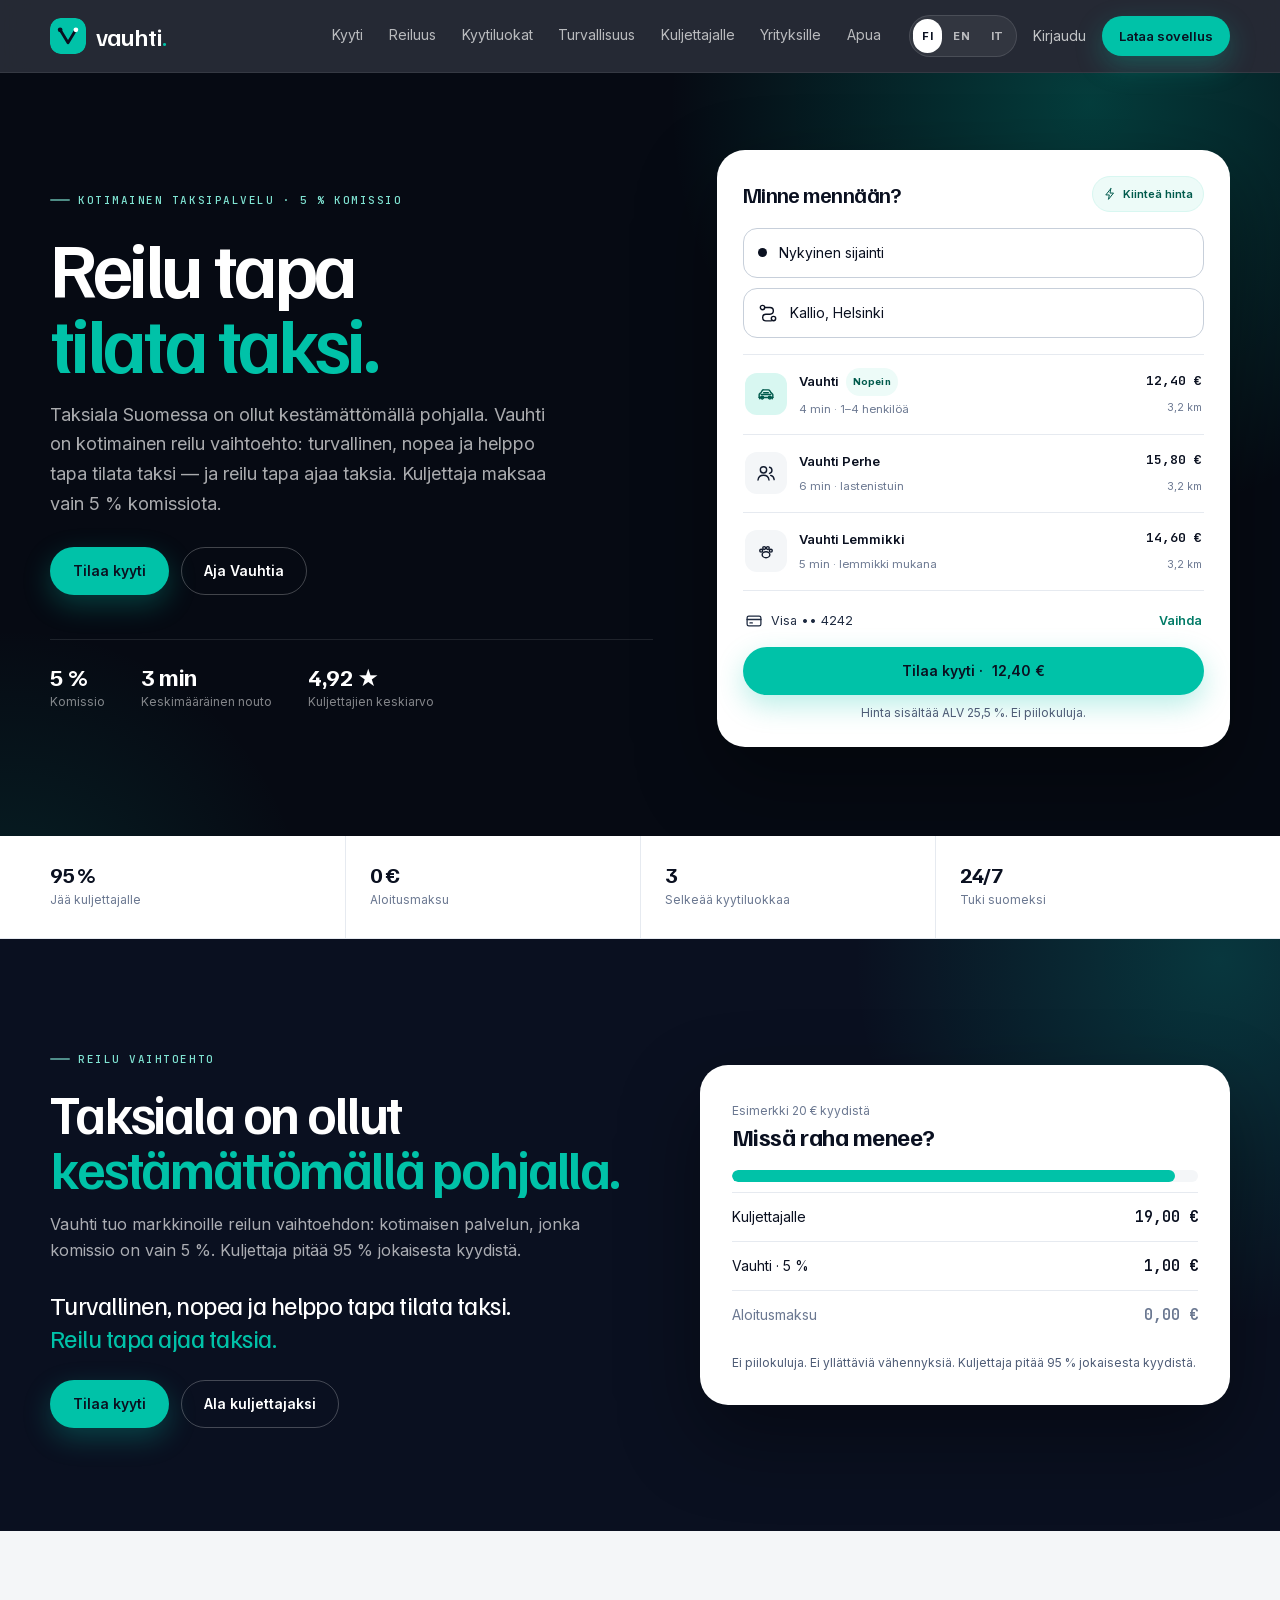
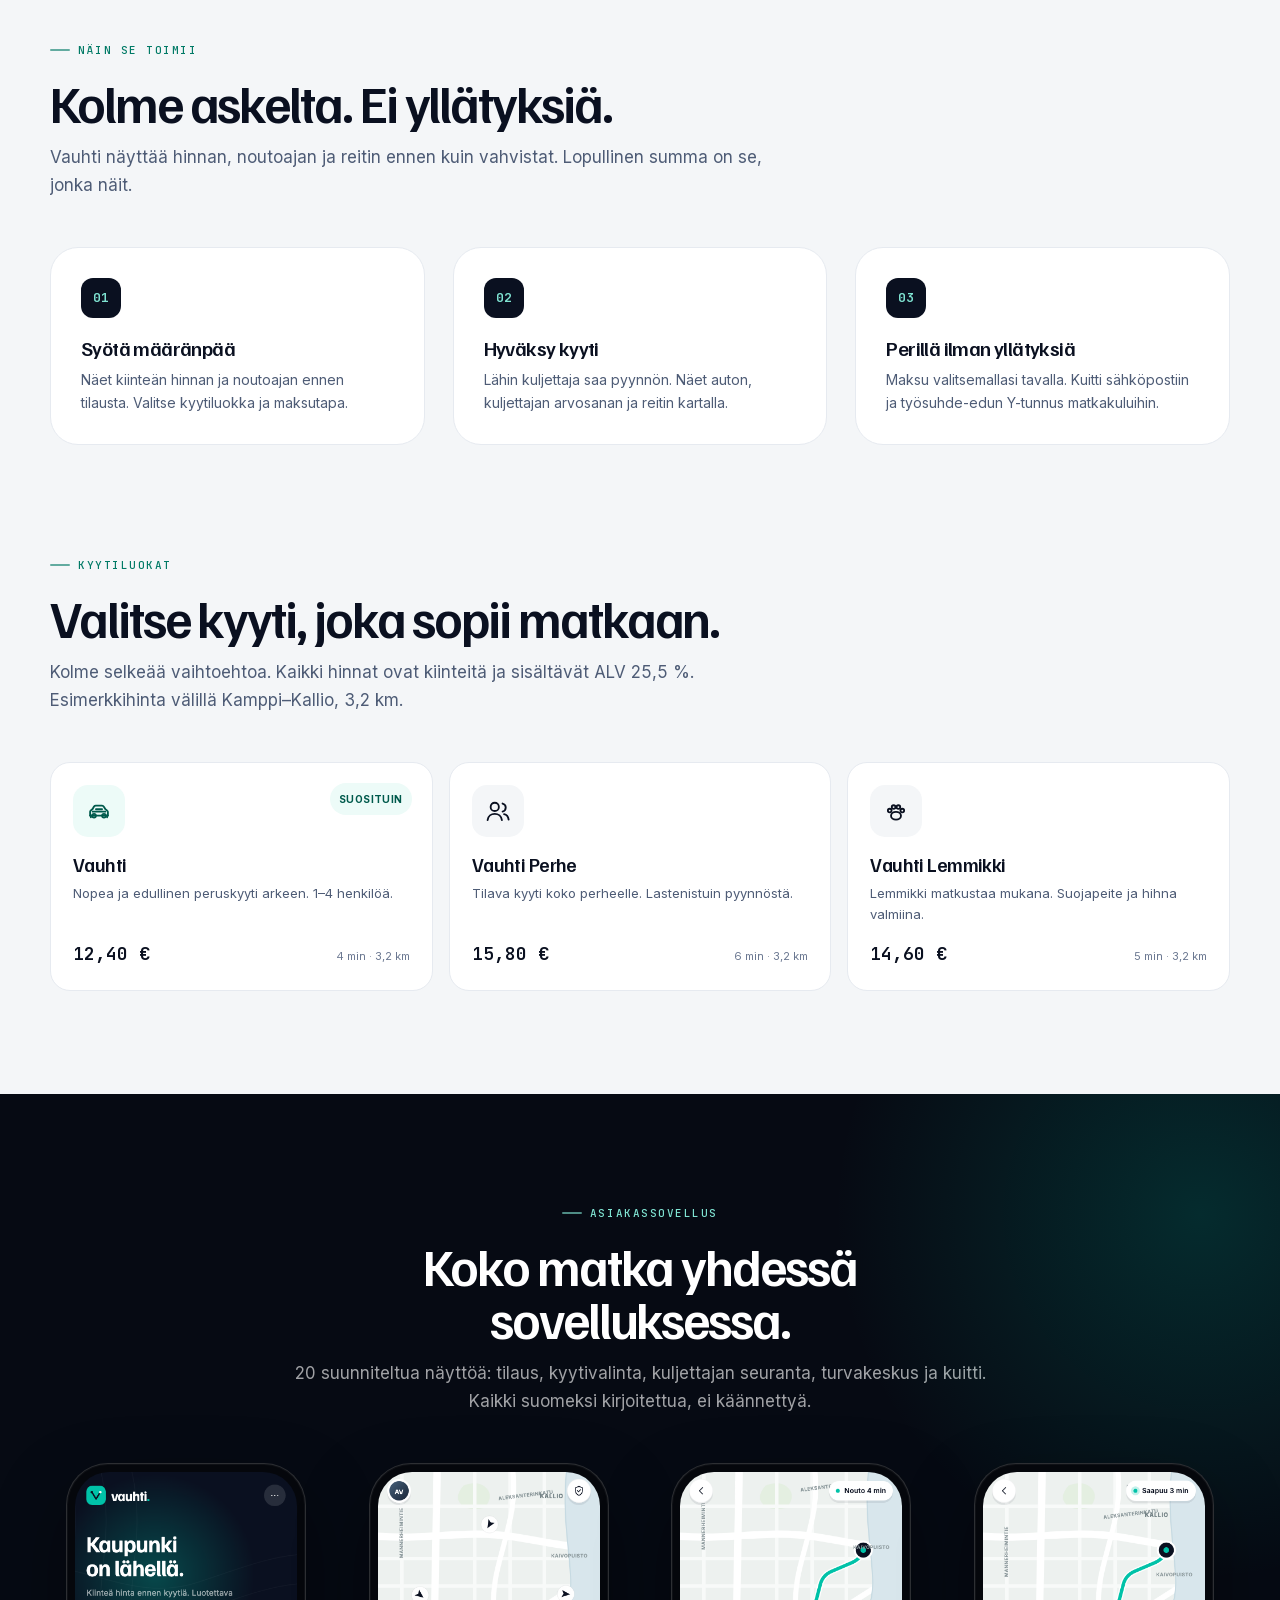
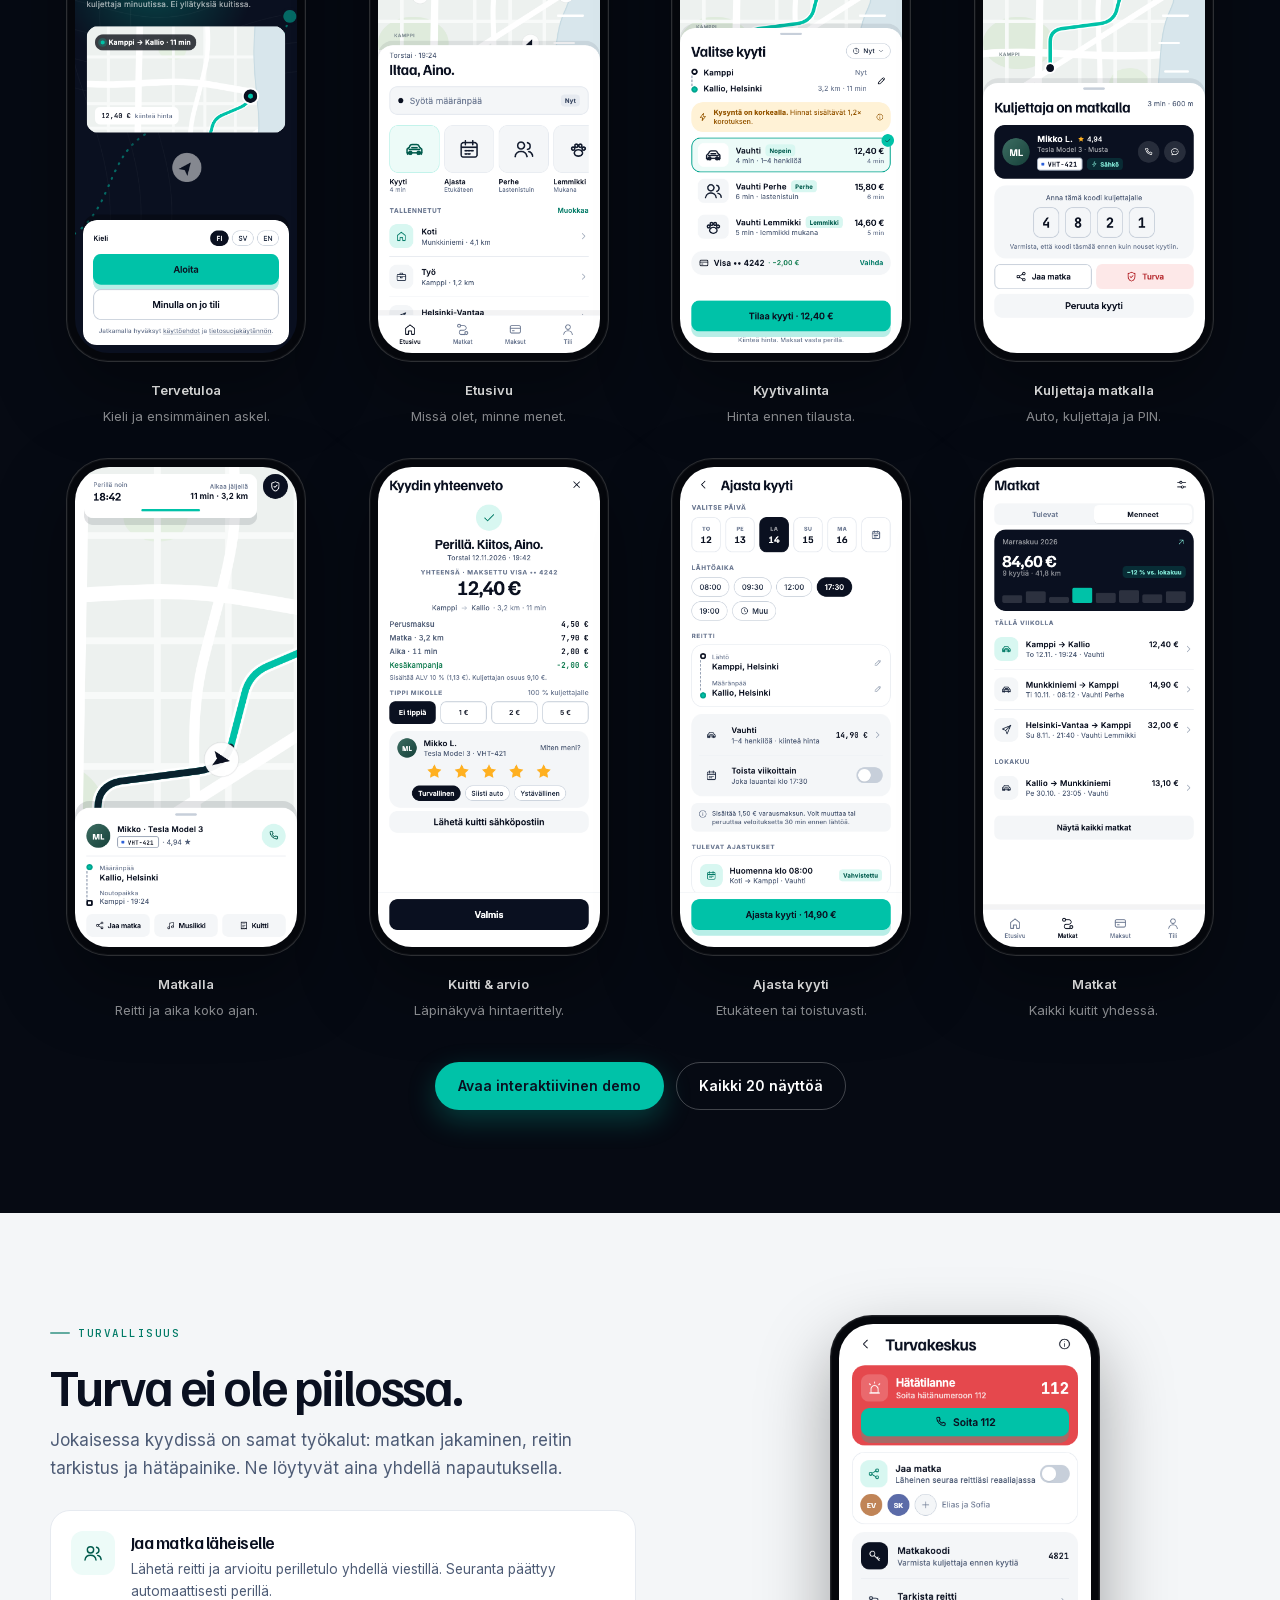
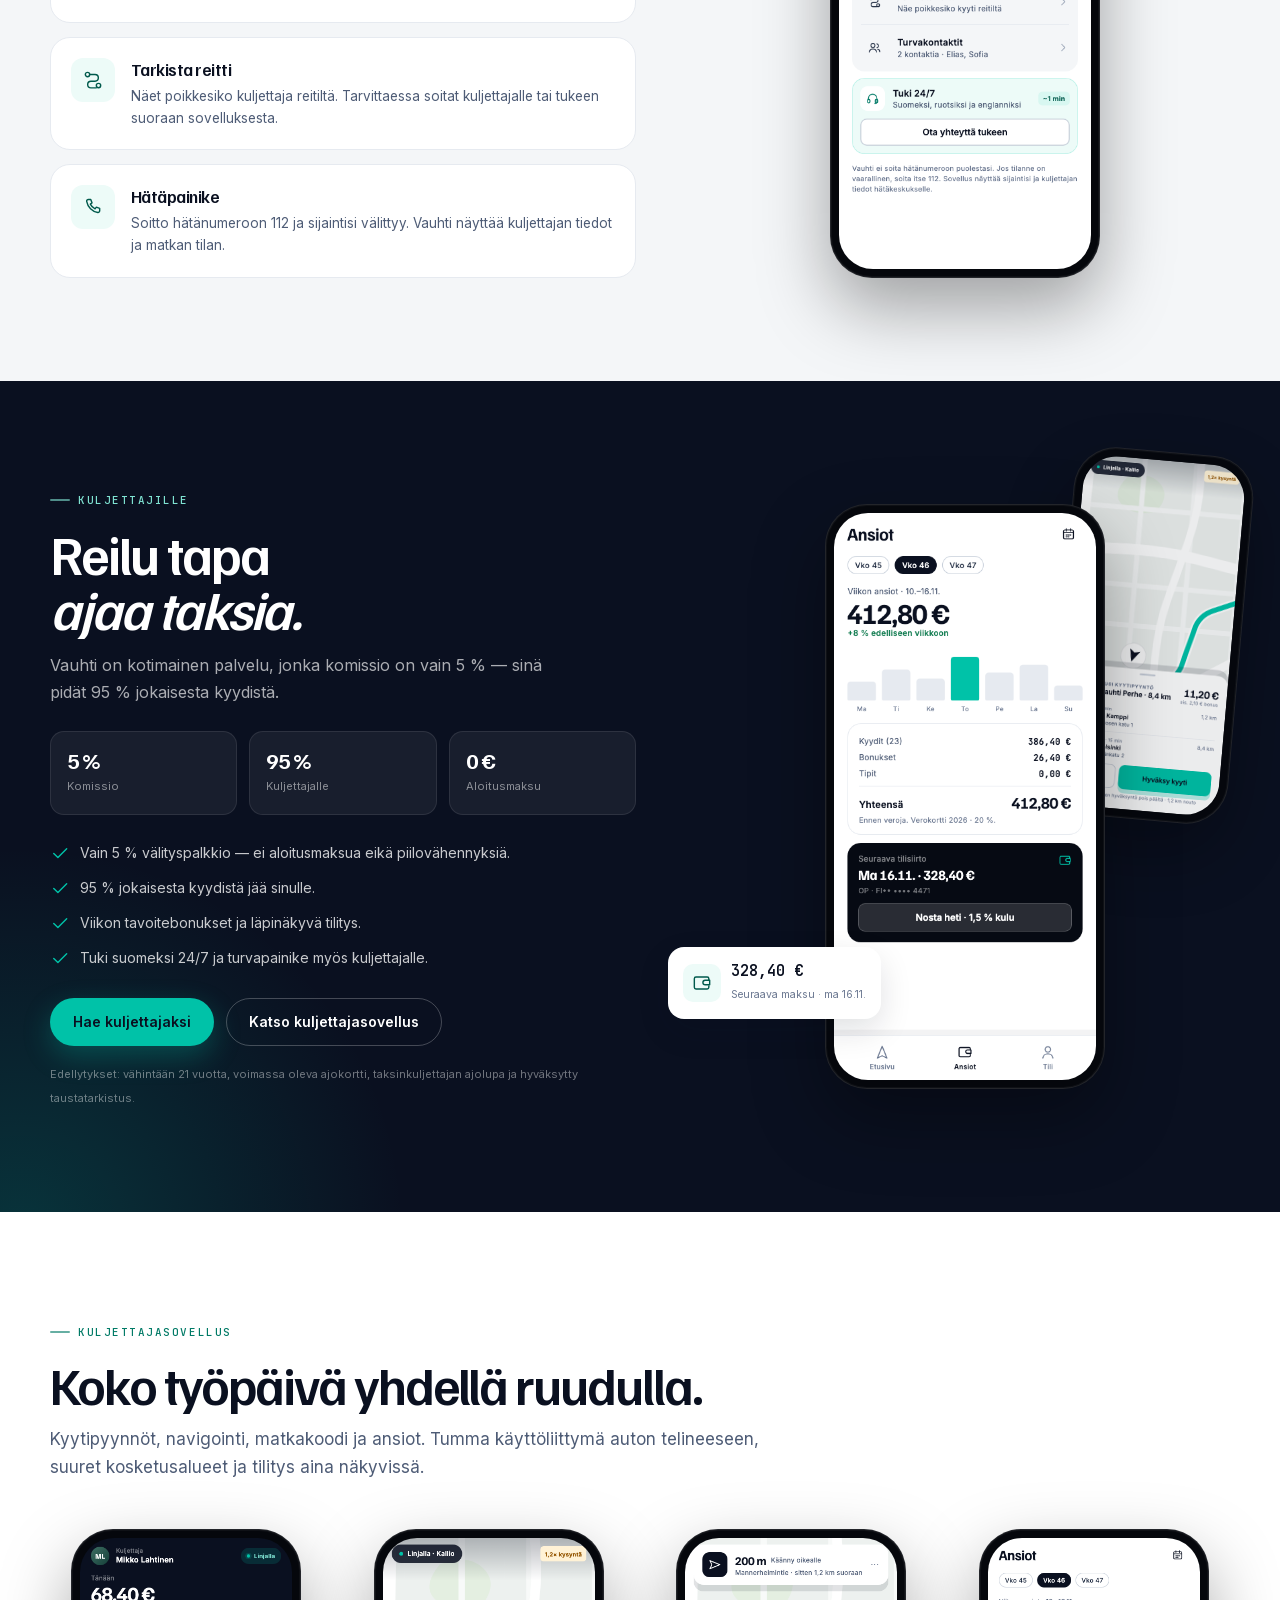
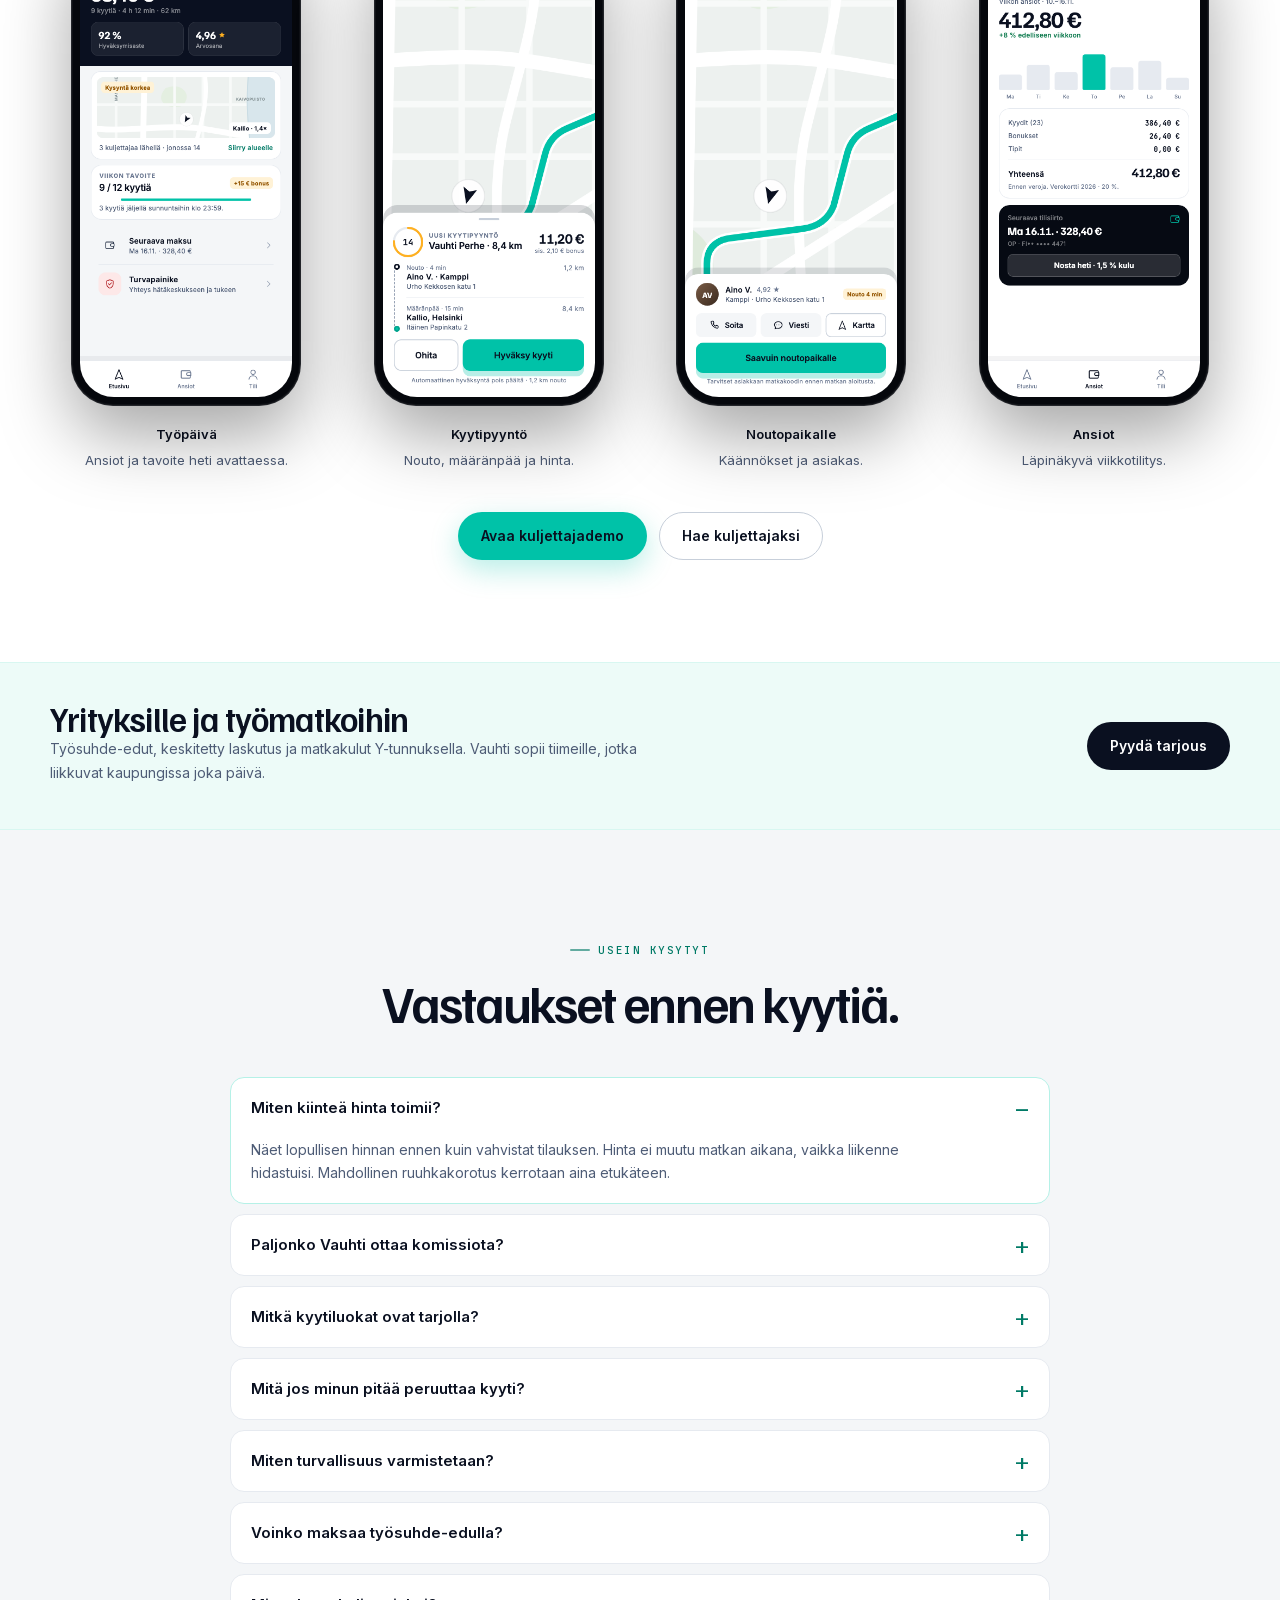
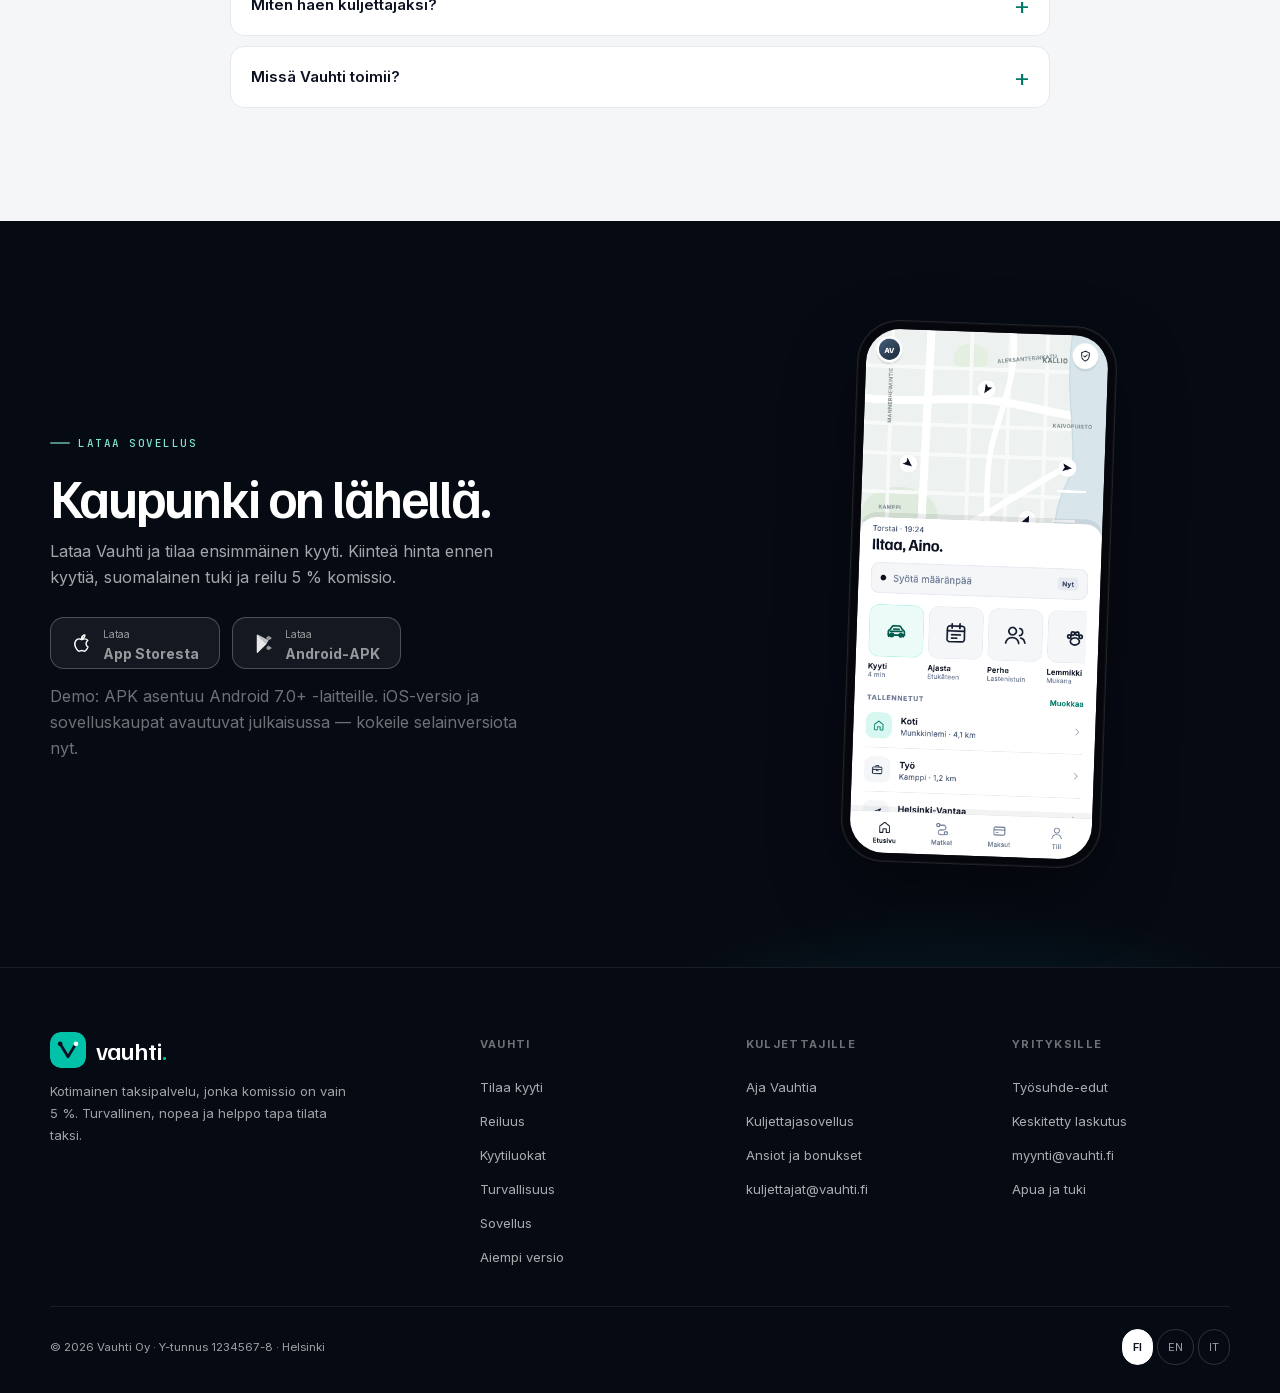
==== index.html @ 56bbd0f0 "Vauhti marketing site, version 1 Finnish at the root, English at /en/, Italian at /it/, the Flutter " ====
<!DOCTYPE html>
<!-- Vauhti website, version 2: reiluus-edellä ja kolme kyytiluokkaa. Ensimmäinen luonnos: ../website-v1/ -->
<html lang="fi">
<head>
<meta charset="utf-8">
<meta name="viewport" content="width=device-width, initial-scale=1">
<title>Vauhti — Reilu tapa tilata taksi.</title>
<meta name="description" content="Vauhti on kotimainen taksipalvelu, jonka komissio on vain 5 %. Turvallinen, nopea ja helppo tapa tilata taksi. Reilu tapa ajaa taksia.">
<meta name="theme-color" content="#0A1020">
<meta property="og:type" content="website">
<meta property="og:title" content="Vauhti — Reilu tapa tilata taksi.">
<meta property="og:description" content="Taksiala on ollut kestämättömällä pohjalla. Vauhti on kotimainen reilu vaihtoehto: komissio vain 5 %, kuljettaja pitää 95 %, ja asiakas näkee kiinteän hinnan ennen kyytiä.">
<meta property="og:image" content="assets/shots/home.png">
<meta name="twitter:card" content="summary_large_image">
<meta property="og:locale" content="fi_FI">
<meta property="og:locale:alternate" content="en_GB">
<meta property="og:locale:alternate" content="it_IT">
<link rel="canonical" href="https://vauhti.fi/website/">
<link rel="alternate" hreflang="fi" href="https://vauhti.fi/website/">
<link rel="alternate" hreflang="en" href="https://vauhti.fi/website/en/">
<link rel="alternate" hreflang="it" href="https://vauhti.fi/website/it/">
<link rel="alternate" hreflang="x-default" href="https://vauhti.fi/website/">
<link rel="icon" href="assets/favicon.png" type="image/png" sizes="192x192">
<link rel="apple-touch-icon" href="assets/favicon.png">
<link rel="stylesheet" href="assets/fonts.css?v=1">
<link rel="stylesheet" href="assets/tokens.css?v=1">
<link rel="stylesheet" href="assets/site.css?v=6">
</head>
<body>
<a class="skip-link" href="#main">Siirry sisältöön</a>

<!-- Icon sprite (paths from the Vauhti icon set) -->
<svg xmlns="http://www.w3.org/2000/svg" style="position:absolute;width:0;height:0;overflow:hidden" aria-hidden="true">
  <symbol id="i-car" viewBox="0 0 24 24" fill="none" stroke="currentColor" stroke-width="1.7" stroke-linecap="round" stroke-linejoin="round">
    <path d="M3.8 16.2v-3.4c0-.5.2-.9.6-1.2l1.7-1.4 1.3-2.3A2 2 0 0 1 9.2 7h5.6a2 2 0 0 1 1.7 1l1.4 2.3 1.7 1.4c.4.3.6.7.6 1.2v3.3"/>
    <path d="M3.8 16.2h16.4"/><path d="M4.5 16.2v1.6M19.5 16.2v1.6"/>
    <circle cx="7.4" cy="16.3" r="1.7"/><circle cx="16.6" cy="16.3" r="1.7"/>
    <path d="M9.2 10.4h5.6"/><path d="M6.2 12.6h11.6"/>
  </symbol>
  <symbol id="i-leaf" viewBox="0 0 24 24" fill="none" stroke="currentColor" stroke-width="1.7" stroke-linecap="round" stroke-linejoin="round">
    <path d="M20.4 3.6C11.6 3 4.4 9.7 6.2 17.8c8.1 1.8 14.8-5.4 14.2-14.2Z"/>
    <path d="M7.4 16.6C9 12.4 12 9.1 16.6 7"/>
  </symbol>
  <symbol id="i-van" viewBox="0 0 24 24" fill="none" stroke="currentColor" stroke-width="1.7" stroke-linecap="round" stroke-linejoin="round">
    <path d="M2.8 16.6V9.2c0-.7.5-1.2 1.2-1.2h9.6l4 3.3 3.1 1.1c.4.2.6.5.6.9v3.3"/>
    <path d="M2.8 16.6h18.5"/><circle cx="7" cy="16.8" r="1.8"/><circle cx="17" cy="16.8" r="1.8"/>
    <path d="M4 16.8v1.4M20 16.8v1.4"/><path d="M13.4 8v4.4h7.4"/>
  </symbol>
  <symbol id="i-shield" viewBox="0 0 24 24" fill="none" stroke="currentColor" stroke-width="1.7" stroke-linecap="round" stroke-linejoin="round">
    <path d="M12 2.8 4.8 5.7v5.7c0 4.6 3 8.6 7.2 10.1 4.2-1.5 7.2-5.5 7.2-10.1V5.7L12 2.8Z"/>
    <path d="m8.8 11.8 2.2 2.2 4.4-4.4"/>
  </symbol>
  <symbol id="i-wallet" viewBox="0 0 24 24" fill="none" stroke="currentColor" stroke-width="1.7" stroke-linecap="round" stroke-linejoin="round">
    <path d="M20.2 8.6V6.8a2 2 0 0 0-2-2H4.8a2 2 0 0 0-2 2v10.4a2 2 0 0 0 2 2h13.4a2 2 0 0 0 2-2v-1.8"/>
    <path d="M21.2 8.6h-5.4a2.7 2.7 0 0 0 0 5.4h5.4Z"/>
  </symbol>
  <symbol id="i-bolt" viewBox="0 0 24 24" fill="none" stroke="currentColor" stroke-width="1.7" stroke-linecap="round" stroke-linejoin="round">
    <path d="M13.4 2.8 4.8 13.6h6l-1.4 7.6 8.6-10.8h-6l1.4-7.6Z"/>
  </symbol>
  <symbol id="i-clock" viewBox="0 0 24 24" fill="none" stroke="currentColor" stroke-width="1.7" stroke-linecap="round" stroke-linejoin="round">
    <circle cx="12" cy="12" r="9"/><path d="M12 6.8V12l3.6 2.2"/>
  </symbol>
  <symbol id="i-phone" viewBox="0 0 24 24" fill="none" stroke="currentColor" stroke-width="1.7" stroke-linecap="round" stroke-linejoin="round">
    <path d="M6.4 3h2.9l1.5 4-2 1.5a12.4 12.4 0 0 0 5.7 5.7l1.5-2 4 1.5v2.9a2 2 0 0 1-2.2 2A16.6 16.6 0 0 1 4.4 5.2 2 2 0 0 1 6.4 3Z"/>
  </symbol>
  <symbol id="i-users" viewBox="0 0 24 24" fill="none" stroke="currentColor" stroke-width="1.7" stroke-linecap="round" stroke-linejoin="round">
    <circle cx="9" cy="8.2" r="3.8"/><path d="M2.4 20.4c.5-3.6 3.3-5.8 6.6-5.8s6.1 2.2 6.6 5.8"/>
    <path d="M16.2 5.1a3.8 3.8 0 0 1 0 7.4M17.6 14.9c2.4.5 3.9 2.4 4.2 5.1"/>
  </symbol>
  <symbol id="i-paw" viewBox="0 0 24 24" fill="none" stroke="currentColor" stroke-width="1.7" stroke-linecap="round" stroke-linejoin="round">
    <ellipse cx="12" cy="16.4" rx="4.6" ry="3.6"/>
    <circle cx="6.2" cy="11.6" r="1.7"/><circle cx="9.8" cy="8.4" r="1.7"/>
    <circle cx="14.2" cy="8.4" r="1.7"/><circle cx="17.8" cy="11.6" r="1.7"/>
  </symbol>
  <symbol id="i-card" viewBox="0 0 24 24" fill="none" stroke="currentColor" stroke-width="1.7" stroke-linecap="round" stroke-linejoin="round">
    <rect x="2.8" y="5.4" width="18.4" height="13.2" rx="2.4"/><path d="M2.8 10h18.4"/><path d="M6.6 14.6h3.2"/>
  </symbol>
  <symbol id="i-work" viewBox="0 0 24 24" fill="none" stroke="currentColor" stroke-width="1.7" stroke-linecap="round" stroke-linejoin="round">
    <rect x="3" y="7.5" width="18" height="12.5" rx="2"/>
    <path d="M9 7.5V5.8c0-.7.6-1.3 1.3-1.3h3.4c.7 0 1.3.6 1.3 1.3v1.7"/>
    <path d="M3 12.4h18"/><path d="M10.4 12.4v2.2h3.2v-2.2"/>
  </symbol>
  <symbol id="i-route" viewBox="0 0 24 24" fill="none" stroke="currentColor" stroke-width="1.7" stroke-linecap="round" stroke-linejoin="round">
    <circle cx="5.4" cy="5.4" r="2.6"/><circle cx="18.6" cy="18.6" r="2.6"/>
    <path d="M8 5.4h6.4a4 4 0 0 1 0 8H9.6a4 4 0 0 0 0 8H16"/>
  </symbol>
  <symbol id="i-check" viewBox="0 0 24 24" fill="none" stroke="currentColor" stroke-width="1.7" stroke-linecap="round" stroke-linejoin="round">
    <path d="m4.5 12.5 5 5L20 6.8"/>
  </symbol>
  <symbol id="i-calendar" viewBox="0 0 24 24" fill="none" stroke="currentColor" stroke-width="1.7" stroke-linecap="round" stroke-linejoin="round">
    <rect x="3.2" y="5" width="17.6" height="16" rx="2.6"/>
    <path d="M3.2 10h17.6M8 2.8v4.4M16 2.8v4.4"/><path d="M7.6 14h2M11 14h2M14.4 14h2M7.6 17.4h2M11 17.4h2"/>
  </symbol>
</svg>

<header class="site-header" id="top" data-open="false">
  <div class="wrap nav">
    <a class="brand" href="#top" aria-label="Vauhti etusivu">
      <svg class="brand-mark" viewBox="0 0 64 64" aria-hidden="true">
        <rect width="64" height="64" rx="19" fill="#00C2A8"/>
        <path d="M18 21 32 44 46 21" fill="none" stroke="#0A1020" stroke-width="5" stroke-linecap="round" stroke-linejoin="round"/>
        <circle cx="18" cy="21" r="4.2" fill="#0A1020"/><circle cx="46" cy="21" r="4.2" fill="#fff"/>
      </svg>
      <span>vauhti<span class="dot">.</span></span>
    </a>

    <nav class="nav-links" aria-label="Päävalikko">
      <a href="#kyyti">Kyyti</a>
      <a href="#reiluus">Reiluus</a>
      <a href="#hinnat">Kyytiluokat</a>
      <a href="#turvallisuus">Turvallisuus</a>
      <a href="#kuljettajalle">Kuljettajalle</a>
      <a href="#yrityksille">Yrityksille</a>
      <a href="#ukk">Apua</a>
    </nav>

    <div class="nav-right">
      <div class="lang-switch" role="group" aria-label="Kieli">
        <a href="./" aria-current="true">FI</a>
        <a href="en/" lang="en" hreflang="en">EN</a>
        <a href="it/" lang="it" hreflang="it">IT</a>
      </div>
      <a class="nav-login" href="#lataa">Kirjaudu</a>
      <a class="btn btn-primary btn-sm" href="#lataa">Lataa sovellus</a>
    </div>

    <button class="nav-toggle" type="button" aria-expanded="false" aria-controls="top" aria-label="Avaa valikko">
      <svg class="ico" viewBox="0 0 24 24" aria-hidden="true"><path d="M4 7h16M4 12h16M4 17h16" fill="none" stroke="currentColor" stroke-width="1.8" stroke-linecap="round"/></svg>
    </button>
  </div>
</header>

<main id="main">
  <!-- ================= HERO ================= -->
  <section class="hero" id="kyyti">
    <div class="wrap hero-grid">
      <div class="hero-copy">
        <span class="eyebrow on-dark" data-cms="kyyti_kotimainen_taksipalvelu_5_komissio">Kotimainen taksipalvelu · 5 % komissio</span>
        <h1 data-cms="kyyti_reilu_tapa_tilata_taksi">Reilu tapa<br><em>tilata taksi.</em></h1>
        <p class="hero-sub" data-cms="kyyti_taksiala_suomessa_on_ollut_kestamattomalla_poh">Taksiala Suomessa on ollut kestämättömällä pohjalla. Vauhti on kotimainen reilu vaihtoehto: turvallinen, nopea ja helppo tapa tilata taksi — ja reilu tapa ajaa taksia. Kuljettaja maksaa vain 5&nbsp;% komissiota.</p>
        <div class="hero-actions">
          <a class="btn btn-primary" href="#kyyti">Tilaa kyyti</a>
          <a class="btn btn-ghost" href="#kuljettajalle">Aja Vauhtia</a>
        </div>
        <div class="hero-stats">
          <div><b>5 %</b><span>Komissio</span></div>
          <div><b>3 min</b><span>Keskimääräinen nouto</span></div>
          <div><b>4,92 ★</b><span>Kuljettajien keskiarvo</span></div>
        </div>
      </div>

      <div class="book-card" aria-label="Tilaa kyyti">
        <div class="book-head">
          <h2 data-cms="kyyti_minne_mennaan">Minne mennään?</h2>
          <span class="book-badge"><svg class="ico" style="width:14px;height:14px" aria-hidden="true"><use href="#i-bolt"/></svg> Kiinteä hinta</span>
        </div>

        <div class="field">
          <span class="dot" aria-hidden="true"></span>
          <input value="Nykyinen sijainti" aria-label="Lähtöpaikka">
        </div>
        <div class="field">
          <svg class="ico" aria-hidden="true"><use href="#i-route"/></svg>
          <input value="Kallio, Helsinki" aria-label="Määränpää">
        </div>

        <div class="ride-list" role="group" aria-label="Kyytiluokka">
          <button class="ride-option" type="button" data-price="12,40 €" aria-pressed="true">
            <span class="veh"><svg class="ico" aria-hidden="true"><use href="#i-car"/></svg></span>
            <span class="grow"><span class="name">Vauhti</span><span class="ride-fastest">Nopein</span><span class="meta">4 min · 1–4 henkilöä</span></span>
            <span class="price"><b>12,40 €</b><span>3,2 km</span></span>
          </button>
          <button class="ride-option" type="button" data-price="15,80 €" aria-pressed="false">
            <span class="veh"><svg class="ico" aria-hidden="true"><use href="#i-users"/></svg></span>
            <span class="grow"><span class="name">Vauhti Perhe</span><span class="meta">6 min · lastenistuin</span></span>
            <span class="price"><b>15,80 €</b><span>3,2 km</span></span>
          </button>
          <button class="ride-option" type="button" data-price="14,60 €" aria-pressed="false">
            <span class="veh"><svg class="ico" aria-hidden="true"><use href="#i-paw"/></svg></span>
            <span class="grow"><span class="name">Vauhti Lemmikki</span><span class="meta">5 min · lemmikki mukana</span></span>
            <span class="price"><b>14,60 €</b><span>3,2 km</span></span>
          </button>
        </div>

        <div class="book-pay">
          <span class="pay-left"><svg class="ico" style="width:18px;height:18px" aria-hidden="true"><use href="#i-card"/></svg> Visa •• 4242</span>
          <a class="link" href="#ukk">Vaihda</a>
        </div>

        <a class="btn btn-primary btn-block" href="demo/?screen=/options">Tilaa kyyti · <span id="book-total">12,40 €</span></a>
        <p class="tiny muted" style="margin-top:10px;text-align:center" data-cms="kyyti_hinta_sisaltaa_alv_25_5_ei_piilokuluja">Hinta sisältää ALV 25,5 %. Ei piilokuluja.</p>
      </div>
    </div>
  </section>

  <!-- ================= TRUST ================= -->
  <div class="trust-strip" aria-label="Vauhti lukuina">
    <div class="wrap trust-grid">
      <div class="trust-item"><b>95 %</b><span>Jää kuljettajalle</span></div>
      <div class="trust-item"><b>0 €</b><span>Aloitusmaksu</span></div>
      <div class="trust-item"><b>3</b><span>Selkeää kyytiluokkaa</span></div>
      <div class="trust-item"><b>24/7</b><span>Tuki suomeksi</span></div>
    </div>
  </div>

  <!-- ================= FAIR ALTERNATIVE ================= -->
  <section class="section fair" id="reiluus">
    <div class="wrap fair-grid">
      <div class="fair-copy">
        <span class="eyebrow on-dark" data-cms="reiluus_reilu_vaihtoehto">Reilu vaihtoehto</span>
        <h2 data-cms="reiluus_taksiala_on_ollut_kestamattomalla_pohjalla">Taksiala on ollut<br><em>kestämättömällä pohjalla.</em></h2>
        <p class="lead" data-cms="reiluus_vauhti_tuo_markkinoille_reilun_vaihtoehdon_kot">Vauhti tuo markkinoille reilun vaihtoehdon: kotimaisen palvelun, jonka komissio on vain 5 %. Kuljettaja pitää 95 % jokaisesta kyydistä.</p>
        <p class="fair-claim" data-cms="reiluus_turvallinen_nopea_ja_helppo_tapa_tilata_taksi">Turvallinen, nopea ja helppo tapa tilata taksi.<br><span>Reilu tapa ajaa taksia.</span></p>
        <div class="hero-actions">
          <a class="btn btn-primary" href="demo/?screen=/home">Tilaa kyyti</a>
          <a class="btn btn-ghost" href="#kuljettajalle">Ala kuljettajaksi</a>
        </div>
      </div>

      <div class="fair-panel" aria-label="Mihin kyydin hinta menee">
        <div class="fair-panel-head">
          <span class="tiny">Esimerkki 20 € kyydistä</span>
          <b>Missä raha menee?</b>
        </div>
        <div class="fair-split" aria-hidden="true"><span></span></div>
        <div class="fair-rows">
          <div class="fair-row"><span>Kuljettajalle</span><b>19,00 €</b></div>
          <div class="fair-row"><span>Vauhti · 5 %</span><b>1,00 €</b></div>
          <div class="fair-row muted"><span>Aloitusmaksu</span><b>0,00 €</b></div>
        </div>
        <p class="fair-note" data-cms="reiluus_ei_piilokuluja_ei_yllattavia_vahennyksia_kulje">Ei piilokuluja. Ei yllättäviä vähennyksiä. Kuljettaja pitää 95 % jokaisesta kyydistä.</p>
      </div>
    </div>
  </section>
  <section class="section" id="nain-se-toimii">
    <div class="wrap">
      <div class="section-head">
        <span class="eyebrow" data-cms="nain_se_toimii_nain_se_toimii">Näin se toimii</span>
        <h2 data-cms="nain_se_toimii_kolme_askelta_ei_yllatyksia">Kolme askelta. Ei yllätyksiä.</h2>
        <p data-cms="nain_se_toimii_vauhti_nayttaa_hinnan_noutoajan_ja_reitin_enne">Vauhti näyttää hinnan, noutoajan ja reitin ennen kuin vahvistat. Lopullinen summa on se, jonka näit.</p>
      </div>
      <div class="steps">
        <article class="step">
          <span class="num">01</span>
          <h3 data-cms="nain_se_toimii_syota_maaranpaa">Syötä määränpää</h3>
          <p data-cms="nain_se_toimii_naet_kiintean_hinnan_ja_noutoajan_ennen_tilaus">Näet kiinteän hinnan ja noutoajan ennen tilausta. Valitse kyytiluokka ja maksutapa.</p>
        </article>
        <article class="step">
          <span class="num">02</span>
          <h3 data-cms="nain_se_toimii_hyvaksy_kyyti">Hyväksy kyyti</h3>
          <p data-cms="nain_se_toimii_lahin_kuljettaja_saa_pyynnon_naet_auton_kuljet">Lähin kuljettaja saa pyynnön. Näet auton, kuljettajan arvosanan ja reitin kartalla.</p>
        </article>
        <article class="step">
          <span class="num">03</span>
          <h3 data-cms="nain_se_toimii_perilla_ilman_yllatyksia">Perillä ilman yllätyksiä</h3>
          <p data-cms="nain_se_toimii_maksu_valitsemallasi_tavalla_kuitti_sahkoposti">Maksu valitsemallasi tavalla. Kuitti sähköpostiin ja työsuhde-edun Y-tunnus matkakuluihin.</p>
        </article>
      </div>
    </div>
  </section>

  <!-- ================= RIDE CLASSES ================= -->
  <section class="section" id="hinnat" style="padding-top:0">
    <div class="wrap">
      <div class="section-head">
        <span class="eyebrow" data-cms="hinnat_kyytiluokat">Kyytiluokat</span>
        <h2 data-cms="hinnat_valitse_kyyti_joka_sopii_matkaan">Valitse kyyti, joka sopii matkaan.</h2>
        <p data-cms="hinnat_kolme_selkeaa_vaihtoehtoa_kaikki_hinnat_ovat_k">Kolme selkeää vaihtoehtoa. Kaikki hinnat ovat kiinteitä ja sisältävät ALV 25,5 %. Esimerkkihinta välillä Kamppi–Kallio, 3,2 km.</p>
      </div>
      <div class="classes">
        <article class="class-card highlight">
          <span class="tag">Suosituin</span>
          <span class="veh"><svg class="ico" style="width:26px;height:26px" aria-hidden="true"><use href="#i-car"/></svg></span>
          <h3 data-cms="hinnat_vauhti">Vauhti</h3>
          <p data-cms="hinnat_nopea_ja_edullinen_peruskyyti_arkeen_1_4_henki">Nopea ja edullinen peruskyyti arkeen. 1–4 henkilöä.</p>
          <div class="price"><b>12,40 €</b><span>4 min · 3,2 km</span></div>
        </article>
        <article class="class-card">
          <span class="veh"><svg class="ico" style="width:26px;height:26px" aria-hidden="true"><use href="#i-users"/></svg></span>
          <h3 data-cms="hinnat_vauhti_perhe">Vauhti Perhe</h3>
          <p data-cms="hinnat_tilava_kyyti_koko_perheelle_lastenistuin_pyynn">Tilava kyyti koko perheelle. Lastenistuin pyynnöstä.</p>
          <div class="price"><b>15,80 €</b><span>6 min · 3,2 km</span></div>
        </article>
        <article class="class-card">
          <span class="veh"><svg class="ico" style="width:26px;height:26px" aria-hidden="true"><use href="#i-paw"/></svg></span>
          <h3 data-cms="hinnat_vauhti_lemmikki">Vauhti Lemmikki</h3>
          <p data-cms="hinnat_lemmikki_matkustaa_mukana_suojapeite_ja_hihna">Lemmikki matkustaa mukana. Suojapeite ja hihna valmiina.</p>
          <div class="price"><b>14,60 €</b><span>5 min · 3,2 km</span></div>
        </article>
      </div>
    </div>
  </section>

  <!-- ================= APP SHOWCASE ================= -->
  <section class="section showcase" id="sovellus">
    <div class="wrap">
      <div class="section-head center">
        <span class="eyebrow" data-cms="sovellus_asiakassovellus">Asiakassovellus</span>
        <h2 data-cms="sovellus_koko_matka_yhdessa_sovelluksessa">Koko matka yhdessä sovelluksessa.</h2>
        <p data-cms="sovellus_20_suunniteltua_nayttoa_tilaus_kyytivalinta_ku">20 suunniteltua näyttöä: tilaus, kyytivalinta, kuljettajan seuranta, turvakeskus ja kuitti. Kaikki suomeksi kirjoitettua, ei käännettyä.</p>
      </div>

      <div class="shot-grid">
        <figure class="shot-item">
          <div class="phone"><img src="assets/shots/welcome.png" alt="Vauhti-sovelluksen tervetulonäkymä ja kielivalinta"></div>
          <figcaption><b>Tervetuloa</b>Kieli ja ensimmäinen askel.</figcaption>
        </figure>
        <figure class="shot-item">
          <div class="phone"><img src="assets/shots/home.png" alt="Vauhti-sovelluksen etusivu: määränpää, palvelut ja tallennetut osoitteet"></div>
          <figcaption><b>Etusivu</b>Missä olet, minne menet.</figcaption>
        </figure>
        <figure class="shot-item">
          <div class="phone"><img src="assets/shots/options.png" alt="Kyytivalinta: Vauhti, Vauhti Perhe ja Vauhti Lemmikki kiinteillä hinnoilla"></div>
          <figcaption><b>Kyytivalinta</b>Hinta ennen tilausta.</figcaption>
        </figure>
        <figure class="shot-item">
          <div class="phone"><img src="assets/shots/found.png" alt="Kuljettaja on matkalla: auto, rekisteritunnus ja PIN-koodi"></div>
          <figcaption><b>Kuljettaja matkalla</b>Auto, kuljettaja ja PIN.</figcaption>
        </figure>
        <figure class="shot-item">
          <div class="phone"><img src="assets/shots/ride.png" alt="Matkalla-näkymä: reitti kartalla, aika ja matkan turvatyökalut"></div>
          <figcaption><b>Matkalla</b>Reitti ja aika koko ajan.</figcaption>
        </figure>
        <figure class="shot-item">
          <div class="phone"><img src="assets/shots/receipt.png" alt="Kuitti ja arvio: hintaerittely, tippi ja kuljettajan arviointi"></div>
          <figcaption><b>Kuitti &amp; arvio</b>Läpinäkyvä hintaerittely.</figcaption>
        </figure>
        <figure class="shot-item">
          <div class="phone"><img src="assets/shots/scheduled.png" alt="Ajasta kyyti: päivä, kellonaika ja toistuva kyyti"></div>
          <figcaption><b>Ajasta kyyti</b>Etukäteen tai toistuvasti.</figcaption>
        </figure>
        <figure class="shot-item">
          <div class="phone"><img src="assets/shots/trips.png" alt="Matkahistoria: kuukauden kulut ja aiemmat matkat"></div>
          <figcaption><b>Matkat</b>Kaikki kuitit yhdessä.</figcaption>
        </figure>
      </div>

      <div class="showcase-cta">
        <a class="btn btn-primary" href="demo/?screen=/home">Avaa interaktiivinen demo</a>
        <a class="btn btn-ghost" href="demo/?screen=/index">Kaikki 20 näyttöä</a>
      </div>
    </div>
  </section>

  <!-- ================= SAFETY ================= -->
  <section class="section" id="turvallisuus">
    <div class="wrap safety-grid">
      <div>
        <div class="section-head" style="margin-bottom:28px">
          <span class="eyebrow" data-cms="turvallisuus_turvallisuus">Turvallisuus</span>
          <h2 data-cms="turvallisuus_turva_ei_ole_piilossa">Turva ei ole piilossa.</h2>
          <p data-cms="turvallisuus_jokaisessa_kyydissa_on_samat_tyokalut_matkan_j">Jokaisessa kyydissä on samat työkalut: matkan jakaminen, reitin tarkistus ja hätäpainike. Ne löytyvät aina yhdellä napautuksella.</p>
        </div>
        <div class="safety-list">
          <article class="safety-item">
            <span class="lead"><svg class="ico" aria-hidden="true"><use href="#i-users"/></svg></span>
            <div><h3 data-cms="turvallisuus_jaa_matka_laheiselle">Jaa matka läheiselle</h3><p data-cms="turvallisuus_laheta_reitti_ja_arvioitu_perilletulo_yhdella">Lähetä reitti ja arvioitu perilletulo yhdellä viestillä. Seuranta päättyy automaattisesti perillä.</p></div>
          </article>
          <article class="safety-item">
            <span class="lead"><svg class="ico" aria-hidden="true"><use href="#i-route"/></svg></span>
            <div><h3 data-cms="turvallisuus_tarkista_reitti">Tarkista reitti</h3><p data-cms="turvallisuus_naet_poikkesiko_kuljettaja_reitilta_tarvittaes">Näet poikkesiko kuljettaja reitiltä. Tarvittaessa soitat kuljettajalle tai tukeen suoraan sovelluksesta.</p></div>
          </article>
          <article class="safety-item">
            <span class="lead"><svg class="ico" aria-hidden="true"><use href="#i-phone"/></svg></span>
            <div><h3 data-cms="turvallisuus_hatapainike">Hätäpainike</h3><p data-cms="turvallisuus_soitto_hatanumeroon_112_ja_sijaintisi_valittyy">Soitto hätänumeroon 112 ja sijaintisi välittyy. Vauhti näyttää kuljettajan tiedot ja matkan tilan.</p></div>
          </article>
        </div>
      </div>
      <div class="safety-media">
        <div class="phone"><img src="assets/shots/safety.png" alt="Turvakeskus: hätätilanne, matkan jakaminen, matkakoodi ja turvakontaktit"></div>
      </div>
    </div>
  </section>

  <!-- ================= DRIVER ================= -->
  <section class="section driver" id="kuljettajalle">
    <div class="wrap driver-grid">
      <div>
        <span class="eyebrow on-dark" data-cms="kuljettajalle_kuljettajille">Kuljettajille</span>
        <h2 data-cms="kuljettajalle_reilu_tapa_ajaa_taksia">Reilu tapa<br><em>ajaa taksia.</em></h2>
        <p class="lead" data-cms="kuljettajalle_vauhti_on_kotimainen_palvelu_jonka_komissio_on">Vauhti on kotimainen palvelu, jonka komissio on vain 5 % — sinä pidät 95 % jokaisesta kyydistä.</p>

        <div class="driver-stats">
          <div class="driver-stat"><b>5 %</b><span>Komissio</span></div>
          <div class="driver-stat"><b>95 %</b><span>Kuljettajalle</span></div>
          <div class="driver-stat"><b>0 €</b><span>Aloitusmaksu</span></div>
        </div>

        <ul class="benefits">
          <li><svg class="ico" aria-hidden="true"><use href="#i-check"/></svg> Vain 5 % välityspalkkio — ei aloitusmaksua eikä piilovähennyksiä.</li>
          <li><svg class="ico" aria-hidden="true"><use href="#i-check"/></svg> 95 % jokaisesta kyydistä jää sinulle.</li>
          <li><svg class="ico" aria-hidden="true"><use href="#i-check"/></svg> Viikon tavoitebonukset ja läpinäkyvä tilitys.</li>
          <li><svg class="ico" aria-hidden="true"><use href="#i-check"/></svg> Tuki suomeksi 24/7 ja turvapainike myös kuljettajalle.</li>
        </ul>

        <div class="hero-actions">
          <a class="btn btn-primary" href="mailto:kuljettajat@vauhti.fi?subject=Hakemus%20Vauhti-kuljettajaksi">Hae kuljettajaksi</a>
          <a class="btn btn-ghost" href="demo/?screen=/driver-home">Katso kuljettajasovellus</a>
        </div>
        <p class="driver-note" data-cms="kuljettajalle_edellytykset_vahintaan_21_vuotta_voimassa_olev">Edellytykset: vähintään 21 vuotta, voimassa oleva ajokortti, taksinkuljettajan ajolupa ja hyväksytty taustatarkistus.</p>
      </div>

      <div class="driver-media">
        <div class="phone driver-phone-back"><img src="assets/shots/driver-offer.png" alt="Kuljettajan saapuva kyytipyyntö" ></div>
        <div class="phone"><img src="assets/shots/driver-earnings.png" alt="Kuljettajasovellus: viikon ansiot, bonukset ja seuraava tilitys"></div>
        <div class="driver-float">
          <span class="lead" style="width:38px;height:38px;border-radius:10px;display:grid;place-items:center;background:var(--brand-50);color:var(--brand-800)"><svg class="ico" aria-hidden="true"><use href="#i-wallet"/></svg></span>
          <div><b>328,40 €</b><span>Seuraava maksu · ma 16.11.</span></div>
        </div>
      </div>
    </div>
  </section>

  <!-- ================= DRIVER APP SHOWCASE ================= -->
  <section class="section driver-app" id="kuljettajasovellus">
    <div class="wrap">
      <div class="section-head">
        <span class="eyebrow" data-cms="kuljettajasovellus_kuljettajasovellus">Kuljettajasovellus</span>
        <h2 data-cms="kuljettajasovellus_koko_tyopaiva_yhdella_ruudulla">Koko työpäivä yhdellä ruudulla.</h2>
        <p data-cms="kuljettajasovellus_kyytipyynnot_navigointi_matkakoodi_ja_ansiot_t">Kyytipyynnöt, navigointi, matkakoodi ja ansiot. Tumma käyttöliittymä auton telineeseen, suuret kosketusalueet ja tilitys aina näkyvissä.</p>
      </div>

      <div class="shot-grid driver-shots">
        <figure class="shot-item">
          <div class="phone"><img src="assets/shots/driver-home.png" alt="Kuljettajan etusivu: päivän ansiot, hyväksymisaste ja viikon tavoite"></div>
          <figcaption><b>Työpäivä</b>Ansiot ja tavoite heti avattaessa.</figcaption>
        </figure>
        <figure class="shot-item">
          <div class="phone"><img src="assets/shots/driver-offer.png" alt="Saapuva kyytipyyntö: nouto, määränpää, hinta ja hyväksyminen"></div>
          <figcaption><b>Kyytipyyntö</b>Nouto, määränpää ja hinta.</figcaption>
        </figure>
        <figure class="shot-item">
          <div class="phone"><img src="assets/shots/driver-nav.png" alt="Navigointi noutopaikalle: käännös, etäisyys ja asiakkaan tiedot"></div>
          <figcaption><b>Noutopaikalle</b>Käännökset ja asiakas.</figcaption>
        </figure>
        <figure class="shot-item">
          <div class="phone"><img src="assets/shots/driver-earnings.png" alt="Ansiot: viikon tilitys, bonukset, tipit ja seuraava maksu"></div>
          <figcaption><b>Ansiot</b>Läpinäkyvä viikkotilitys.</figcaption>
        </figure>
      </div>

      <div class="showcase-cta">
        <a class="btn btn-primary" href="demo/?screen=/driver-home">Avaa kuljettajademo</a>
        <a class="btn btn-outline" href="mailto:kuljettajat@vauhti.fi?subject=Hakemus%20Vauhti-kuljettajaksi">Hae kuljettajaksi</a>
      </div>
    </div>
  </section>

  <!-- ================= BUSINESS ================= -->
  <section class="business" id="yrityksille">
    <div class="wrap">
      <div>
        <h2 data-cms="yrityksille_yrityksille_ja_tyomatkoihin">Yrityksille ja työmatkoihin</h2>
        <p data-cms="yrityksille_tyosuhde_edut_keskitetty_laskutus_ja_matkakulu">Työsuhde-edut, keskitetty laskutus ja matkakulut Y-tunnuksella. Vauhti sopii tiimeille, jotka liikkuvat kaupungissa joka päivä.</p>
      </div>
      <a class="btn btn-dark" href="mailto:myynti@vauhti.fi?subject=Vauhti%20yrityksille">Pyydä tarjous</a>
    </div>
  </section>

  <!-- ================= FAQ ================= -->
  <section class="section" id="ukk">
    <div class="wrap">
      <div class="section-head center">
        <span class="eyebrow" data-cms="ukk_usein_kysytyt">Usein kysytyt</span>
        <h2 data-cms="ukk_vastaukset_ennen_kyytia">Vastaukset ennen kyytiä.</h2>
      </div>
      <div class="faq">
        <details open>
          <summary data-cms="ukk_miten_kiintea_hinta_toimii">Miten kiinteä hinta toimii?</summary>
          <p data-cms="ukk_naet_lopullisen_hinnan_ennen_kuin_vahvistat_ti">Näet lopullisen hinnan ennen kuin vahvistat tilauksen. Hinta ei muutu matkan aikana, vaikka liikenne hidastuisi. Mahdollinen ruuhkakorotus kerrotaan aina etukäteen.</p>
        </details>
        <details>
          <summary data-cms="ukk_paljonko_vauhti_ottaa_komissiota">Paljonko Vauhti ottaa komissiota?</summary>
          <p data-cms="ukk_vain_5_kuljettaja_pitaa_95_jokaisesta_kyydista">Vain 5 %. Kuljettaja pitää 95 % jokaisesta kyydistä. Aloitusmaksu on 0 € eikä piilovähennyksiä ole.</p>
        </details>
        <details>
          <summary data-cms="ukk_mitka_kyytiluokat_ovat_tarjolla">Mitkä kyytiluokat ovat tarjolla?</summary>
          <p data-cms="ukk_vauhti_vauhti_perhe_ja_vauhti_lemmikki_vauhti">Vauhti, Vauhti Perhe ja Vauhti Lemmikki. Vauhti on nopea peruskyyti, Perhe on tilava kyyti lastenistuimella ja Lemmikki ottaa lemmikin mukaan.</p>
        </details>
        <details>
          <summary data-cms="ukk_mita_jos_minun_pitaa_peruuttaa_kyyti">Mitä jos minun pitää peruuttaa kyyti?</summary>
          <p data-cms="ukk_voit_peruuttaa_ilman_kuluja_kunnes_kuljettaja">Voit peruuttaa ilman kuluja, kunnes kuljettaja on lähtenyt liikkeelle. Tämän jälkeen peruutusmaksu on 5 minuuttia ja se näytetään aina ennen vahvistusta.</p>
        </details>
        <details>
          <summary data-cms="ukk_miten_turvallisuus_varmistetaan">Miten turvallisuus varmistetaan?</summary>
          <p data-cms="ukk_jokaisella_kuljettajalla_on_taustatarkistus_ta">Jokaisella kuljettajalla on taustatarkistus, taksinkuljettajan ajolupa ja jatkuva arviointi. Sovelluksessa voit jakaa matkan, tarkistaa reitin ja soittaa hätänumeroon yhdellä napautuksella.</p>
        </details>
        <details>
          <summary data-cms="ukk_voinko_maksaa_tyosuhde_edulla">Voinko maksaa työsuhde-edulla?</summary>
          <p data-cms="ukk_kylla_vauhti_tukee_yleisimpia_tyosuhde_etukort">Kyllä. Vauhti tukee yleisimpiä työsuhde-etukortteja ja keskitettyä laskutusta. Kuittiin saa Y-tunnuksen ja erittelyn matkakuluista.</p>
        </details>
        <details>
          <summary data-cms="ukk_miten_haen_kuljettajaksi">Miten haen kuljettajaksi?</summary>
          <p data-cms="ukk_laheta_hakemus_osoitteeseen_kuljettajat_vauhti">Lähetä hakemus osoitteeseen kuljettajat@vauhti.fi. Tarvitset vähintään 21 vuoden iän, voimassa olevan ajokortin, taksinkuljettajan ajoluvan ja hyväksytyn taustatarkistuksen.</p>
        </details>
        <details>
          <summary data-cms="ukk_missa_vauhti_toimii">Missä Vauhti toimii?</summary>
          <p data-cms="ukk_vauhti_toimii_talla_hetkella_helsingissa_tampe">Vauhti toimii tällä hetkellä Helsingissä, Tampereella ja Turussa. Laajennamme seuraavaksi Espooseen, Vantaalle ja Ouluun.</p>
        </details>
      </div>
    </div>
  </section>

  <!-- ================= DOWNLOAD ================= -->
  <section class="section download" id="lataa">
    <div class="wrap download-grid">
      <div>
        <span class="eyebrow on-dark" data-cms="lataa_lataa_sovellus">Lataa sovellus</span>
        <h2 data-cms="lataa_kaupunki_on_lahella">Kaupunki on lähellä.</h2>
        <p data-cms="lataa_lataa_vauhti_ja_tilaa_ensimmainen_kyyti_kiinte">Lataa Vauhti ja tilaa ensimmäinen kyyti. Kiinteä hinta ennen kyytiä, suomalainen tuki ja reilu 5 % komissio.</p>
        <div class="store-buttons">
          <a class="store-btn" href="demo/?screen=/welcome">
            <svg class="ico" viewBox="0 0 24 24" fill="none" stroke="currentColor" stroke-width="1.6" stroke-linecap="round" stroke-linejoin="round" aria-hidden="true"><path d="M16.4 12.6c0-2.2 1.8-3.3 1.9-3.4-1-1.5-2.6-1.7-3.2-1.7-1.4-.1-2.7.8-3.4.8-.7 0-1.8-.8-2.9-.8-1.5 0-2.9.9-3.7 2.2-1.6 2.7-.4 6.8 1.1 9 .7 1.1 1.6 2.3 2.7 2.2 1.1 0 1.5-.7 2.9-.7s1.7.7 2.9.7c1.2 0 1.9-1.1 2.6-2.2.8-1.2 1.2-2.4 1.2-2.5 0 0-2.1-.8-2.1-3.6Z"/><path d="M14.2 5.9c.6-.7 1-1.7.9-2.7-.9 0-1.9.6-2.5 1.3-.6.6-1 1.6-.9 2.6 1 .1 1.9-.5 2.5-1.2Z"/></svg>
            <span><span>Lataa</span><b>App Storesta</b></span>
          </a>
          <a class="store-btn" href="https://github.com/jaervis/vauhti-app/releases/download/v1.0.0/vauhti-1.0.0.apk" download>
            <svg class="ico" viewBox="0 0 24 24" fill="none" aria-hidden="true"><path d="M4.6 2.9 14.8 13 4.6 23.1c-.3-.2-.5-.6-.5-1V3.9c0-.4.2-.8.5-1Z" fill="currentColor" opacity=".9"/><path d="m16.6 14.8 3.1 1.7c.7.4.7 1.4 0 1.8l-3.1 1.7-2.4-2.6 2.4-2.6Z" fill="currentColor" opacity=".55"/><path d="m16.6 9.2 3.1-1.7c.7-.4.7-1.4 0-1.8l-3.1-1.7-2.4 2.6 2.4 2.6Z" fill="currentColor" opacity=".55"/><path d="M14.8 13 4.6 2.9c.3-.2.7-.2 1.1 0l11.1 6.1-2 4Z" fill="currentColor" opacity=".75"/></svg>
            <span><span>Lataa</span><b>Android-APK</b></span>
          </a>
        </div>
        <p class="tiny" style="margin-top:14px;color:rgba(255,255,255,.42)">Demo: APK asentuu Android 7.0+ -laitteille. iOS-versio ja sovelluskaupat avautuvat julkaisussa — kokeile selainversiota nyt.</p>
      </div>
      <div class="download-media">
        <div class="phone"><img src="assets/shots/home.png" alt="Vauhti-sovelluksen etusivu"></div>
      </div>
    </div>
  </section>
</main>

<footer class="site-footer">
  <div class="wrap">
    <div class="footer-grid">
      <div class="footer-brand">
        <a class="brand" href="#top" aria-label="Vauhti etusivu">
          <svg class="brand-mark" viewBox="0 0 64 64" aria-hidden="true">
            <rect width="64" height="64" rx="19" fill="#00C2A8"/>
            <path d="M18 21 32 44 46 21" fill="none" stroke="#0A1020" stroke-width="5" stroke-linecap="round" stroke-linejoin="round"/>
            <circle cx="18" cy="21" r="4.2" fill="#0A1020"/><circle cx="46" cy="21" r="4.2" fill="#fff"/>
          </svg>
          <span>vauhti<span class="dot">.</span></span>
        </a>
        <p data-cms="footer_kotimainen_taksipalvelu_jonka_komissio_on_vain">Kotimainen taksipalvelu, jonka komissio on vain 5 %. Turvallinen, nopea ja helppo tapa tilata taksi.</p>
      </div>
      <div class="footer-col">
        <h3>Vauhti</h3>
        <a href="#kyyti">Tilaa kyyti</a>
        <a href="#reiluus">Reiluus</a>
        <a href="#hinnat">Kyytiluokat</a>
        <a href="#turvallisuus">Turvallisuus</a>
        <a href="#sovellus">Sovellus</a>
        <a href="v1/">Aiempi versio</a>
      </div>
      <div class="footer-col">
        <h3>Kuljettajille</h3>
        <a href="#kuljettajalle">Aja Vauhtia</a>
        <a href="#kuljettajasovellus">Kuljettajasovellus</a>
        <a href="#kuljettajalle">Ansiot ja bonukset</a>
        <a href="mailto:kuljettajat@vauhti.fi">kuljettajat@vauhti.fi</a>
      </div>
      <div class="footer-col">
        <h3>Yrityksille</h3>
        <a href="#yrityksille">Työsuhde-edut</a>
        <a href="#yrityksille">Keskitetty laskutus</a>
        <a href="mailto:myynti@vauhti.fi">myynti@vauhti.fi</a>
        <a href="#ukk">Apua ja tuki</a>
      </div>
    </div>
    <div class="footer-bottom">
      <span>© 2026 Vauhti Oy · Y-tunnus 1234567-8 · Helsinki</span>
      <div class="lang" role="group" aria-label="Kieli">
        <a href="./" aria-current="true">FI</a>
        <a href="en/" lang="en" hreflang="en">EN</a>
        <a href="it/" lang="it" hreflang="it">IT</a>
      </div>
    </div>
  </div>
</footer>

<script>
  // Mobile navigation
  const header = document.querySelector('.site-header');
  const toggle = document.querySelector('.nav-toggle');
  toggle?.addEventListener('click', () => {
    const open = header.dataset.open === 'true';
    header.dataset.open = String(!open);
    toggle.setAttribute('aria-expanded', String(!open));
  });
  document.querySelectorAll('.nav-links a').forEach((a) =>
    a.addEventListener('click', () => {
      header.dataset.open = 'false';
      toggle?.setAttribute('aria-expanded', 'false');
    })
  );

  // Booking: ride class selection updates the CTA price
  const total = document.getElementById('book-total');
  document.querySelectorAll('.ride-option').forEach((option) => {
    option.addEventListener('click', () => {
      document.querySelectorAll('.ride-option').forEach((o) => o.setAttribute('aria-pressed', 'false'));
      option.setAttribute('aria-pressed', 'true');
      if (total) total.textContent = option.dataset.price;
    });
  });
</script>
  <script src="/assets/kiln-config.js"></script>
  <script src="/assets/kiln.js" defer></script>
</body>
</html>
---- assets/fonts.css ----
/* Bundled fonts so the handoff works offline. */

@font-face {
  font-family: "Familjen Grotesk";
  src: url("fonts/FamiljenGrotesk-400.ttf") format("truetype");
  font-weight: 400;
  font-style: normal;
  font-display: swap;
}
@font-face {
  font-family: "Familjen Grotesk";
  src: url("fonts/FamiljenGrotesk-500.ttf") format("truetype");
  font-weight: 500;
  font-style: normal;
  font-display: swap;
}
@font-face {
  font-family: "Familjen Grotesk";
  src: url("fonts/FamiljenGrotesk-600.ttf") format("truetype");
  font-weight: 600;
  font-style: normal;
  font-display: swap;
}
@font-face {
  font-family: "Familjen Grotesk";
  src: url("fonts/FamiljenGrotesk-700.ttf") format("truetype");
  font-weight: 700;
  font-style: normal;
  font-display: swap;
}

@font-face {
  font-family: "Inter";
  src: url("fonts/Inter-400.ttf") format("truetype");
  font-weight: 400;
  font-style: normal;
  font-display: swap;
}
@font-face {
  font-family: "Inter";
  src: url("fonts/Inter-500.ttf") format("truetype");
  font-weight: 500;
  font-style: normal;
  font-display: swap;
}
@font-face {
  font-family: "Inter";
  src: url("fonts/Inter-600.ttf") format("truetype");
  font-weight: 600;
  font-style: normal;
  font-display: swap;
}
@font-face {
  font-family: "Inter";
  src: url("fonts/Inter-700.ttf") format("truetype");
  font-weight: 700;
  font-style: normal;
  font-display: swap;
}

@font-face {
  font-family: "JetBrains Mono";
  src: url("fonts/JetBrainsMono-400.ttf") format("truetype");
  font-weight: 400;
  font-style: normal;
  font-display: swap;
}
@font-face {
  font-family: "JetBrains Mono";
  src: url("fonts/JetBrainsMono-500.ttf") format("truetype");
  font-weight: 500;
  font-style: normal;
  font-display: swap;
}
@font-face {
  font-family: "JetBrains Mono";
  src: url("fonts/JetBrainsMono-600.ttf") format("truetype");
  font-weight: 600;
  font-style: normal;
  font-display: swap;
}
---- assets/tokens.css ----
/* ==========================================================================
   VAUHTI — Design tokens
   Single source of truth. Everything below is mirrored as CSS custom
   properties so it can be consumed directly by web, React Native or SwiftUI.
   ========================================================================== */

:root {
  /* ---- Brand ------------------------------------------------ */
  --brand-900: #003D34;
  --brand-800: #005A4C;
  --brand-700: #007A66; /* text-safe on white (4.9:1) */
  --brand-600: #00A38D; /* borders, icons */
  --brand-500: #00C2A8; /* primary accent / fills */
  --brand-300: #7FE3D2;
  --brand-200: #B5F1E7;
  --brand-100: #D8F7F1;
  --brand-50:  #EDFBF8;

  /* ---- Ink (neutrals) --------------------------------------- */
  --ink-950: #060A13;
  --ink-900: #0A1020;
  --ink-800: #121B2E;
  --ink-700: #1E2A40;
  --ink-600: #33415C;
  --ink-500: #4E5C76;
  --ink-400: #6B7891;
  --ink-300: #98A3B5;
  --ink-200: #C7CFDA;
  --ink-100: #E6EAF0;
  --ink-50:  #F4F6F8;

  /* ---- Support ---------------------------------------------- */
  --amber-600: #945500;
  --amber-500: #FFB020;
  --amber-200: #FFD98A;
  --amber-100: #FFF2D6;

  --danger-600: #B42429;
  --danger-500: #E5484D;
  --danger-100: #FDE8E8;

  --success-600: #0F7B4F;
  --success-500: #17A56B;
  --success-100: #E3F7EC;

  --info-600: #1D4ED8;
  --info-100: #E6EDFF;

  /* ---- Semantic surface ------------------------------------- */
  --color-bg: var(--ink-50);
  --color-surface: #FFFFFF;
  --color-surface-alt: var(--ink-50);
  --color-line: var(--ink-100);
  --color-line-strong: var(--ink-200);
  --color-text: var(--ink-900);
  --color-text-secondary: var(--ink-500);
  --color-text-tertiary: var(--ink-400);
  --color-on-dark: #FFFFFF;
  --color-focus: var(--brand-600);

  /* ---- Radii ------------------------------------------------ */
  --radius-xs: 6px;
  --radius-sm: 10px;
  --radius-md: 14px;
  --radius-lg: 20px;
  --radius-xl: 28px;
  --radius-2xl: 36px;
  --radius-pill: 999px;

  /* ---- Elevation -------------------------------------------- */
  --shadow-1: 0 1px 2px rgba(10, 16, 32, .06), 0 1px 3px rgba(10, 16, 32, .04);
  --shadow-2: 0 4px 14px rgba(10, 16, 32, .08);
  --shadow-3: 0 12px 32px rgba(10, 16, 32, .12);
  --shadow-4: 0 28px 64px rgba(10, 16, 32, .20);
  --shadow-brand: 0 10px 28px rgba(0, 194, 168, .28);

  /* ---- Type ------------------------------------------------- */
  --font-display: "Familjen Grotesk", "Space Grotesk", ui-sans-serif, system-ui, -apple-system, "Segoe UI", sans-serif;
  --font-ui: "Inter", ui-sans-serif, system-ui, -apple-system, "Segoe UI", Roboto, sans-serif;
  --font-mono: "JetBrains Mono", ui-monospace, SFMono-Regular, Menlo, monospace;

  --text-display: 34px;   --lh-display: 38px;
  --text-h1: 26px;        --lh-h1: 32px;
  --text-h2: 20px;        --lh-h2: 26px;
  --text-h3: 17px;        --lh-h3: 24px;
  --text-body: 16px;      --lh-body: 24px;
  --text-sm: 14px;        --lh-sm: 20px;
  --text-caption: 12px;   --lh-caption: 16px;
  --text-micro: 11px;     --lh-micro: 14px;

  /* ---- Spacing (4pt base) ----------------------------------- */
  --sp-1: 4px;
  --sp-2: 8px;
  --sp-3: 12px;
  --sp-4: 16px;
  --sp-5: 20px;
  --sp-6: 24px;
  --sp-8: 32px;
  --sp-10: 40px;
  --sp-12: 48px;

  /* ---- Motion ----------------------------------------------- */
  --ease-standard: cubic-bezier(.2, .8, .2, 1);
  --ease-entrance: cubic-bezier(.16, 1, .3, 1);
  --dur-fast: 120ms;
  --dur-base: 220ms;
  --dur-slow: 360ms;
}
---- assets/site.css ----
/* ==========================================================================
   Vauhti — standalone marketing & booking site
   Uses the shared design tokens and bundled fonts.
   ========================================================================== */

*, *::before, *::after { box-sizing: border-box; }

html { scroll-behavior: smooth; -webkit-text-size-adjust: 100%; }

body {
  margin: 0;
  background: var(--color-bg);
  color: var(--color-text);
  font-family: var(--font-ui);
  font-size: var(--text-body);
  line-height: var(--lh-body);
  -webkit-font-smoothing: antialiased;
  text-rendering: optimizeLegibility;
}

img { display: block; max-width: 100%; height: auto; }
button, input { font: inherit; }
button { cursor: pointer; }
a { color: inherit; }
h1, h2, h3, p { margin: 0; }
h1, h2, h3 { font-family: var(--font-display); font-weight: 600; letter-spacing: -.03em; }

.wrap { width: min(1180px, calc(100% - 2 * clamp(20px, 5vw, 48px))); margin-inline: auto; }

.skip-link {
  position: absolute; left: 16px; top: -64px; z-index: 100;
  background: var(--brand-500); color: var(--ink-900); padding: 10px 16px;
  border-radius: var(--radius-sm); font-weight: 600; text-decoration: none;
  transition: top var(--dur-fast) var(--ease-standard);
}
.skip-link:focus { top: 12px; }

:where(a, button, summary, input):focus-visible {
  outline: 3px solid var(--brand-500);
  outline-offset: 3px;
  border-radius: 6px;
}

.ico { width: 20px; height: 20px; flex: none; }

/* ---- Shared type ------------------------------------------------------- */
.eyebrow {
  display: inline-flex; align-items: center; gap: 8px;
  font-family: var(--font-mono); font-size: 11px; font-weight: 500;
  letter-spacing: .14em; text-transform: uppercase; color: var(--brand-700);
}
.eyebrow::before { content: ""; width: 20px; height: 2px; border-radius: 2px; background: currentColor; opacity: .6; }
.eyebrow.on-dark { color: var(--brand-300); }

.section { padding: clamp(56px, 8vw, 104px) 0; }
.section-head { max-width: 720px; margin-bottom: clamp(28px, 4vw, 48px); }
.section-head.center { margin-inline: auto; text-align: center; }
.section-head h2 {
  font-size: clamp(32px, 4.4vw, 52px); line-height: 1.02; letter-spacing: -.04em;
  margin: 14px 0 14px;
}
.section-head p { color: var(--color-text-secondary); font-size: clamp(15px, 1.5vw, 17px); line-height: 1.65; }

.muted { color: var(--color-text-secondary); }
.tiny { font-size: var(--text-caption); line-height: var(--lh-caption); }

/* ---- Buttons ----------------------------------------------------------- */
.btn {
  display: inline-flex; align-items: center; justify-content: center; gap: 9px;
  min-height: 48px; padding: 0 22px; border: 1px solid transparent;
  border-radius: var(--radius-pill); font-size: 14px; font-weight: 600;
  text-decoration: none; white-space: nowrap;
  transition: transform var(--dur-fast) var(--ease-standard),
              background var(--dur-base) var(--ease-standard),
              border-color var(--dur-base) var(--ease-standard);
}
.btn:active { transform: translateY(1px); }
.btn-primary { background: var(--brand-500); color: var(--ink-900); box-shadow: var(--shadow-brand); }
.btn-primary:hover { background: var(--brand-400, #17d3b9); }
.btn-dark { background: var(--ink-900); color: #fff; }
.btn-dark:hover { background: var(--ink-800); }
.btn-ghost { background: transparent; color: #fff; border-color: rgba(255,255,255,.24); }
.btn-ghost:hover { border-color: rgba(255,255,255,.5); background: rgba(255,255,255,.06); }
.btn-outline { background: #fff; color: var(--ink-900); border-color: var(--color-line-strong); }
.btn-outline:hover { border-color: var(--ink-300); }
.btn-sm { min-height: 40px; padding: 0 16px; font-size: 13px; }
.btn-block { width: 100%; }

/* ---- Header ------------------------------------------------------------ */
.site-header {
  position: sticky; top: 0; z-index: 60;
  background: rgba(8, 13, 25, .88);
  border-bottom: 1px solid rgba(255, 255, 255, .08);
  backdrop-filter: blur(14px);
  color: #fff;
}
.nav { display: flex; align-items: center; gap: 28px; min-height: 72px; }
.brand {
  display: inline-flex; align-items: center; gap: 10px;
  text-decoration: none; font-family: var(--font-display);
  font-size: 24px; font-weight: 600; letter-spacing: -.035em; line-height: 1;
}
.brand-mark { width: 36px; height: 36px; border-radius: 11px; flex: none; }
.brand b { font-weight: 600; }
.brand .dot { color: var(--brand-500); }

.nav-links { display: flex; align-items: center; gap: clamp(14px, 2vw, 26px); margin-left: auto; }
.nav-links a {
  font-size: 14px; color: rgba(255, 255, 255, .68); text-decoration: none;
  padding: 8px 0; border-bottom: 2px solid transparent;
  transition: color var(--dur-fast) var(--ease-standard);
}
.nav-links a:hover { color: #fff; border-bottom-color: var(--brand-500); }
.nav-right { display: flex; align-items: center; gap: 16px; }
.nav-login { font-size: 14px; color: rgba(255,255,255,.72); text-decoration: none; }
.nav-login:hover { color: #fff; }
.nav-toggle {
  display: none; margin-left: auto; width: 44px; height: 44px;
  align-items: center; justify-content: center; border: 1px solid rgba(255,255,255,.18);
  background: transparent; border-radius: 12px; color: #fff;
}

/* ---- Hero -------------------------------------------------------------- */
.hero {
  position: relative; overflow: hidden; color: #fff; background: var(--ink-950);
  padding: clamp(48px, 6vw, 84px) 0 clamp(52px, 7vw, 92px);
}
.hero::before {
  content: ""; position: absolute; width: 900px; height: 900px; right: -260px; top: -420px;
  background: radial-gradient(circle, rgba(0,194,168,.28), rgba(0,194,168,0) 66%);
  pointer-events: none;
}
.hero::after {
  content: ""; position: absolute; width: 620px; height: 620px; left: -300px; bottom: -400px;
  background: radial-gradient(circle, rgba(0,194,168,.12), rgba(0,194,168,0) 68%);
  pointer-events: none;
}
.hero-grid {
  position: relative; z-index: 1;
  display: grid; grid-template-columns: minmax(0, 1.08fr) minmax(0, .92fr);
  gap: clamp(32px, 5vw, 72px); align-items: center;
}
.hero h1 {
  font-size: clamp(46px, 6.4vw, 78px); line-height: .96; letter-spacing: -.05em;
  margin: 18px 0 20px;
}
.hero h1 em { font-style: normal; color: var(--brand-500); }
.hero-sub { color: rgba(255, 255, 255, .66); font-size: clamp(16px, 1.6vw, 18px); line-height: 1.65; max-width: 520px; }
.hero-actions { display: flex; flex-wrap: wrap; gap: 12px; margin-top: 28px; }

.hero-stats {
  display: flex; flex-wrap: wrap; gap: clamp(18px, 3vw, 36px);
  margin-top: clamp(28px, 4vw, 44px); padding-top: 24px;
  border-top: 1px solid rgba(255,255,255,.1);
}
.hero-stats b { display: block; font-family: var(--font-display); font-size: 24px; letter-spacing: -.02em; }
.hero-stats span { font-size: 12px; color: rgba(255,255,255,.5); }

/* ---- Booking card ------------------------------------------------------ */
.book-card {
  position: relative; z-index: 2;
  background: #fff; color: var(--ink-900);
  border-radius: var(--radius-xl); padding: clamp(20px, 3vw, 26px);
  box-shadow: 0 32px 80px rgba(0, 0, 0, .38);
}
.book-head { display: flex; align-items: center; justify-content: space-between; gap: 12px; margin-bottom: 16px; }
.book-head h2 { font-size: 22px; letter-spacing: -.025em; }
.book-badge {
  display: inline-flex; align-items: center; gap: 6px;
  background: var(--brand-50); color: var(--brand-800);
  border: 1px solid var(--brand-100); border-radius: var(--radius-pill);
  padding: 5px 10px; font-size: 11px; font-weight: 600; white-space: nowrap;
}
.field {
  display: flex; align-items: center; gap: 10px; min-height: 50px;
  padding: 0 14px; border: 1px solid var(--color-line-strong);
  border-radius: var(--radius-md); background: #fff;
}
.field + .field { margin-top: 10px; }
.field:focus-within { border-color: var(--brand-600); box-shadow: 0 0 0 3px rgba(0,194,168,.14); }
.field .dot { width: 9px; height: 9px; border-radius: 50%; background: var(--ink-900); flex: none; }
.field .dot.end { background: var(--brand-500); border-radius: 2px; }
.field input { border: 0; outline: 0; background: transparent; width: 100%; font-size: 14px; color: var(--ink-900); }
.field input::placeholder { color: var(--ink-400); }

.ride-list { margin: 16px 0 4px; border-top: 1px solid var(--color-line); }
.ride-option {
  width: 100%; display: flex; align-items: center; gap: 12px;
  padding: 13px 2px; border: 0; border-bottom: 1px solid var(--color-line);
  background: transparent; text-align: left; color: inherit;
}
.ride-option .veh {
  width: 42px; height: 42px; border-radius: 12px; background: var(--ink-50);
  display: grid; place-items: center; color: var(--ink-800); flex: none;
  transition: background var(--dur-fast) var(--ease-standard);
}
.ride-option .grow { flex: 1; min-width: 0; }
.ride-option .name { font-size: 13px; font-weight: 600; display: inline-block; }
.ride-option .meta { font-size: 11.5px; color: var(--color-text-tertiary); display: block; margin-top: 1px; }
.ride-option .price { text-align: right; flex: none; }
.ride-option .price b { display: block; font-family: var(--font-mono); font-size: 13px; font-weight: 600; }
.ride-option .price span { font-size: 10.5px; color: var(--color-text-tertiary); }
.ride-option[aria-pressed="true"] .veh { background: var(--brand-100); color: var(--brand-800); }
.ride-fastest { display: none; margin-left: 7px; padding: 2px 7px; border-radius: 999px;
  background: var(--brand-50); color: var(--brand-800);
  font-size: 9.5px; font-weight: 700; letter-spacing: .02em; vertical-align: 1px; }
.ride-option[aria-pressed="true"] .ride-fastest { display: inline-block; }
.book-pay { display: flex; align-items: center; justify-content: space-between; padding: 14px 2px; font-size: 12.5px; }
.book-pay .pay-left { display: flex; align-items: center; gap: 8px; color: var(--ink-700); }
.book-pay .link { color: var(--brand-700); font-weight: 600; text-decoration: none; }

/* ---- Phone mockups ----------------------------------------------------- */
.phone {
  position: relative; width: 100%; max-width: 300px; margin-inline: auto;
  padding: 8px; border-radius: 42px; background: #05070c;
  border: 1px solid rgba(255, 255, 255, .12);
  box-shadow: 0 30px 70px rgba(0, 0, 0, .35), inset 0 0 0 1px rgba(255,255,255,.04);
}
.phone img { width: 100%; border-radius: 34px; display: block; }

.shot-grid { display: grid; gap: clamp(18px, 3vw, 30px); }
.shot-item { margin: 0; text-align: center; }
.shot-item figcaption { margin-top: 16px; font-size: 13px; color: var(--color-text-secondary); }
.shot-item figcaption b { display: block; color: var(--color-text); font-weight: 600; margin-bottom: 2px; }
.shot-item .phone { max-width: 240px; transition: transform var(--dur-slow) var(--ease-standard); }
.shot-item .phone:hover { transform: translateY(-6px); }

/* ---- Trust strip ------------------------------------------------------- */
.trust-strip { background: #fff; border-bottom: 1px solid var(--color-line); }
.trust-grid { display: grid; grid-template-columns: repeat(4, 1fr); gap: 0; }
.trust-item { padding: 26px 24px; border-left: 1px solid var(--color-line); }
.trust-item:first-child { border-left: 0; padding-left: 0; }
.trust-item b { display: block; font-family: var(--font-display); font-size: 22px; letter-spacing: -.02em; }
.trust-item span { display: block; margin-top: 2px; font-size: 12px; color: var(--color-text-tertiary); }

/* ---- Steps ------------------------------------------------------------- */
.steps { display: grid; grid-template-columns: repeat(3, 1fr); gap: clamp(18px, 3vw, 28px); }
.step {
  background: #fff; border: 1px solid var(--color-line); border-radius: var(--radius-xl);
  padding: clamp(22px, 3vw, 30px);
}
.step .num {
  display: inline-grid; place-items: center; width: 40px; height: 40px;
  border-radius: 12px; background: var(--ink-900); color: var(--brand-300);
  font-family: var(--font-mono); font-size: 13px; font-weight: 600;
}
.step h3 { font-size: 20px; margin: 18px 0 8px; }
.step p { color: var(--color-text-secondary); font-size: 14px; line-height: 1.65; }

/* ---- Ride classes ------------------------------------------------------ */
.classes { display: grid; grid-template-columns: repeat(3, 1fr); gap: 16px; }
.class-card {
  background: #fff; border: 1px solid var(--color-line); border-radius: var(--radius-lg);
  padding: 22px; display: flex; flex-direction: column; min-height: 210px;
  transition: border-color var(--dur-base) var(--ease-standard), transform var(--dur-base) var(--ease-standard);
}
.class-card:hover { border-color: var(--brand-300); transform: translateY(-3px); }
.class-card .veh {
  width: 52px; height: 52px; border-radius: 15px; display: grid; place-items: center;
  background: var(--ink-50); color: var(--ink-900); margin-bottom: 16px;
}
.class-card.highlight .veh { background: var(--brand-50); color: var(--brand-800); }
.class-card h3 { font-size: 19px; }
.class-card p { color: var(--color-text-secondary); font-size: 13px; line-height: 1.6; margin: 6px 0 18px; }
.class-card .price { margin-top: auto; display: flex; align-items: baseline; justify-content: space-between; gap: 8px; }
.class-card .price b { font-family: var(--font-mono); font-size: 18px; }
.class-card .price span { font-size: 11px; color: var(--color-text-tertiary); }
.tag {
  align-self: flex-start; margin-bottom: 12px; padding: 4px 9px;
  border-radius: 999px; background: var(--brand-50); color: var(--brand-800);
  font-size: 10px; font-weight: 700; letter-spacing: .04em; text-transform: uppercase;
}
.class-card { position: relative; }
.class-card .tag { position: absolute; top: 20px; right: 20px; margin: 0; }

/* ---- App showcase ------------------------------------------------------ */
.showcase { background: var(--ink-950); color: #fff; position: relative; overflow: hidden; }
.showcase::before {
  content: ""; position: absolute; width: 760px; height: 760px; right: -300px; top: -260px;
  background: radial-gradient(circle, rgba(0,194,168,.18), rgba(0,194,168,0) 68%);
}
.showcase .section-head p { color: rgba(255,255,255,.62); }
.showcase .eyebrow { color: var(--brand-300); }
.showcase .shot-grid { position: relative; grid-template-columns: repeat(4, 1fr); align-items: end; }
.showcase .shot-item figcaption { color: rgba(255,255,255,.56); }
.showcase .shot-item figcaption b { color: #fff; }
.showcase .phone { border-color: rgba(255,255,255,.16); }
.showcase-cta { display: flex; flex-wrap: wrap; gap: 12px; justify-content: center; margin-top: 40px; }

/* ---- Safety ------------------------------------------------------------ */
.safety-grid { display: grid; grid-template-columns: 1.05fr .95fr; gap: clamp(32px, 5vw, 64px); align-items: center; }
.safety-list { display: grid; gap: 14px; }
.safety-item {
  display: flex; gap: 16px; padding: 20px; background: #fff;
  border: 1px solid var(--color-line); border-radius: var(--radius-lg);
}
.safety-item .lead {
  width: 44px; height: 44px; border-radius: 12px; flex: none;
  display: grid; place-items: center; background: var(--brand-50); color: var(--brand-800);
}
.safety-item h3 { font-size: 17px; margin-bottom: 4px; }
.safety-item p { color: var(--color-text-secondary); font-size: 13.5px; line-height: 1.6; }
.safety-media { display: flex; justify-content: center; }
.safety-media .phone { max-width: 270px; }

/* ---- Driver ------------------------------------------------------------ */
.driver { background: var(--ink-900); color: #fff; position: relative; overflow: hidden; }
.driver::before {
  content: ""; position: absolute; width: 800px; height: 800px; left: -380px; bottom: -420px;
  background: radial-gradient(circle, rgba(0,194,168,.2), rgba(0,194,168,0) 68%);
}
.driver-grid { position: relative; display: grid; grid-template-columns: 1.05fr .95fr; gap: clamp(32px, 5vw, 72px); align-items: center; }
.driver h2 { font-size: clamp(34px, 4.6vw, 54px); line-height: 1.02; letter-spacing: -.04em; margin: 14px 0 16px; }
.driver .lead { color: rgba(255,255,255,.66); font-size: 16px; line-height: 1.65; max-width: 520px; }
.driver-stats { display: grid; grid-template-columns: repeat(3, 1fr); gap: 12px; margin: 26px 0; }
.driver-stat { padding: 16px; border-radius: var(--radius-md); background: rgba(255,255,255,.06); border: 1px solid rgba(255,255,255,.09); }
.driver-stat b { display: block; font-family: var(--font-display); font-size: 22px; letter-spacing: -.02em; }
.driver-stat span { display: block; font-size: 11px; color: rgba(255,255,255,.5); margin-top: 2px; }
.benefits { list-style: none; padding: 0; margin: 0 0 28px; display: grid; gap: 11px; }
.benefits li { display: flex; align-items: flex-start; gap: 10px; font-size: 14px; color: rgba(255,255,255,.78); }
.benefits .ico { color: var(--brand-500); margin-top: 2px; }
.driver-media { display: flex; justify-content: center; position: relative; }
.driver-media .phone { max-width: 280px; }
.driver-phone-back {
  position: absolute; right: -2%; top: -9%; width: 180px; max-width: 180px;
  transform: rotate(5deg); opacity: .92; z-index: 1;
}
.driver-media > .phone:not(.driver-phone-back) { position: relative; z-index: 2; }
.driver-float {
  position: absolute; left: -6%; bottom: 12%; z-index: 3;
  background: #fff; color: var(--ink-900); border-radius: 16px; padding: 12px 15px;
  box-shadow: var(--shadow-3); display: flex; align-items: center; gap: 10px;
}
.driver-float b { display: block; font-family: var(--font-mono); font-size: 15px; }
.driver-float span { display: block; font-size: 10.5px; color: var(--color-text-tertiary); }
.driver-note { margin-top: 16px; font-size: 11px; color: rgba(255,255,255,.42); }

/* ---- Fair alternative -------------------------------------------------- */
.fair { background: var(--ink-900); color: #fff; position: relative; overflow: hidden; }
.fair::before {
  content: ""; position: absolute; width: 760px; height: 760px; right: -320px; top: -360px;
  background: radial-gradient(circle, rgba(0,194,168,.22), rgba(0,194,168,0) 68%);
}
.fair-grid {
  position: relative; display: grid; grid-template-columns: 1.05fr .95fr;
  gap: clamp(32px, 5vw, 72px); align-items: center;
}
.fair h2 {
  font-size: clamp(34px, 4.6vw, 54px); line-height: 1.02; letter-spacing: -.04em;
  margin: 14px 0 16px;
}
.fair h2 em { color: var(--brand-500); font-style: normal; }
.fair .lead { color: rgba(255,255,255,.66); font-size: 16px; line-height: 1.65; max-width: 540px; }
.fair-claim {
  margin-top: 24px; font-family: var(--font-display);
  font-size: clamp(20px, 2.3vw, 26px); line-height: 1.28; letter-spacing: -.02em;
}
.fair-claim span { color: var(--brand-500); }
.fair .hero-actions { margin-top: 26px; }

.fair-panel {
  background: #fff; color: var(--ink-900); border-radius: var(--radius-xl);
  padding: clamp(22px, 3vw, 32px); box-shadow: 0 32px 80px rgba(0,0,0,.38);
}
.fair-panel-head .tiny { color: var(--color-text-tertiary); }
.fair-panel-head b {
  display: block; margin-top: 3px; font-family: var(--font-display);
  font-size: 24px; letter-spacing: -.02em;
}
.fair-split {
  height: 12px; margin: 22px 0 10px; border-radius: 999px;
  background: var(--ink-50); overflow: hidden;
}
.fair-split span { display: block; width: 95%; height: 100%; border-radius: 999px; background: var(--brand-500); }
.fair-rows { border-top: 1px solid var(--color-line); }
.fair-row {
  display: flex; align-items: baseline; justify-content: space-between; gap: 12px;
  padding: 12px 0; border-bottom: 1px solid var(--color-line); font-size: 14px;
}
.fair-row b { font-family: var(--font-mono); font-size: 15px; }
.fair-row.muted { color: var(--color-text-tertiary); border-bottom: 0; }
.fair-note { margin-top: 14px; font-size: 12px; line-height: 1.6; color: var(--color-text-secondary); }

/* ---- Driver app showcase ---------------------------------------------- */
.driver-app { background: #fff; }
.driver-shots { grid-template-columns: repeat(4, 1fr); align-items: end; }
.driver-shots .phone { max-width: 230px; }
.driver-app .showcase-cta { margin-top: 40px; }
.driver-app .btn-outline { background: #fff; }

/* ---- Business band ----------------------------------------------------- */
.business { background: var(--brand-50); border-block: 1px solid var(--brand-100); }
.business .wrap { display: flex; align-items: center; justify-content: space-between; gap: 28px; flex-wrap: wrap; padding-block: clamp(28px, 4vw, 44px); }
.business h2 { font-size: clamp(24px, 3vw, 34px); letter-spacing: -.03em; }
.business p { color: var(--color-text-secondary); font-size: 14px; margin-top: 6px; max-width: 620px; }

/* ---- FAQ --------------------------------------------------------------- */
.faq { max-width: 820px; margin-inline: auto; }
.faq details {
  background: #fff; border: 1px solid var(--color-line); border-radius: var(--radius-md);
  padding: 0 20px; margin-bottom: 10px;
}
.faq details[open] { border-color: var(--brand-200); }
.faq summary {
  list-style: none; cursor: pointer; padding: 18px 0;
  display: flex; align-items: center; justify-content: space-between; gap: 16px;
  font-size: 15px; font-weight: 600;
}
.faq summary::-webkit-details-marker { display: none; }
.faq summary::after {
  content: "+"; font-family: var(--font-display); font-size: 24px; font-weight: 400;
  color: var(--brand-700); line-height: 1; flex: none;
}
.faq details[open] summary::after { content: "−"; }
.faq details p { padding: 0 0 18px; color: var(--color-text-secondary); font-size: 14px; line-height: 1.7; max-width: 680px; }

/* ---- Download ---------------------------------------------------------- */
.download { background: var(--ink-950); color: #fff; position: relative; overflow: hidden; }
.download::before {
  content: ""; position: absolute; inset: auto -10% -60% 40%; height: 520px;
  background: radial-gradient(ellipse, rgba(0,194,168,.22), rgba(0,194,168,0) 68%);
}
.download-grid { position: relative; display: grid; grid-template-columns: 1.1fr .9fr; gap: clamp(28px, 5vw, 64px); align-items: center; }
.download h2 { font-size: clamp(34px, 4.6vw, 54px); line-height: 1.02; letter-spacing: -.04em; margin: 14px 0 14px; }
.download p { color: rgba(255,255,255,.64); font-size: 16px; line-height: 1.65; max-width: 480px; }
.store-buttons { display: flex; flex-wrap: wrap; gap: 12px; margin-top: 26px; }
.store-btn {
  display: inline-flex; align-items: center; gap: 10px; min-height: 52px; padding: 0 20px;
  border-radius: 14px; border: 1px solid rgba(255,255,255,.24); color: #fff;
  text-decoration: none; background: rgba(255,255,255,.06);
}
.store-btn:hover { background: rgba(255,255,255,.12); }
.store-btn .ico { width: 22px; height: 22px; }
.store-btn b { display: block; font-size: 14px; line-height: 1.2; }
.store-btn span { display: block; font-size: 10px; color: rgba(255,255,255,.56); }
.download-media { display: flex; justify-content: center; }
.download-media .phone { max-width: 260px; transform: rotate(2deg); }

/* ---- Footer ------------------------------------------------------------ */
.site-footer { background: var(--ink-950); color: rgba(255,255,255,.62); border-top: 1px solid rgba(255,255,255,.08); }
.footer-grid {
  display: grid; grid-template-columns: 1.4fr repeat(3, .8fr); gap: clamp(24px, 4vw, 48px);
  padding: clamp(40px, 5vw, 64px) 0 32px;
}
.footer-brand .brand { color: #fff; margin-bottom: 12px; }
.footer-brand p { font-size: 13px; line-height: 1.7; max-width: 300px; }
.footer-col h3 { font-family: var(--font-ui); font-size: 11px; font-weight: 700; letter-spacing: .12em; text-transform: uppercase; color: rgba(255,255,255,.42); margin-bottom: 14px; }
.footer-col a { display: block; font-size: 13px; color: rgba(255,255,255,.66); text-decoration: none; padding: 5px 0; }
.footer-col a:hover { color: #fff; }
.footer-bottom {
  display: flex; align-items: center; justify-content: space-between; gap: 16px; flex-wrap: wrap;
  padding: 22px 0 28px; border-top: 1px solid rgba(255,255,255,.08); font-size: 11.5px;
}
.lang { display: inline-flex; gap: 4px; }
.lang button, .lang a {
  border: 1px solid rgba(255,255,255,.16); background: transparent; color: rgba(255,255,255,.6);
  border-radius: 999px; padding: 5px 10px; font-size: 11px; text-decoration: none;
}
.lang button[aria-pressed="true"], .lang a[aria-current="true"] { background: #fff; color: var(--ink-900); border-color: #fff; font-weight: 600; }

/* ---- Header language switcher ----------------------------------------- */
.lang-switch { display: inline-flex; gap: 2px; padding: 3px; border-radius: 999px; background: rgba(255,255,255,.06); border: 1px solid rgba(255,255,255,.12); }
.lang-switch a {
  padding: 5px 9px; border-radius: 999px; font-size: 11px; font-weight: 700;
  letter-spacing: .06em; color: rgba(255,255,255,.66); text-decoration: none;
}
.lang-switch a:hover { color: #fff; }
.lang-switch a[aria-current="true"] { background: #fff; color: var(--ink-900); }

/* ---- Responsive -------------------------------------------------------- */
@media (max-width: 1020px) {
  .nav-links, .nav-right { display: none; }
  .nav-toggle { display: inline-flex; }
  .site-header[data-open="true"] .nav-links,
  .site-header[data-open="true"] .nav-right {
    display: flex; position: absolute; left: 0; right: 0; top: 72px;
    flex-direction: column; align-items: flex-start; gap: 4px;
    background: var(--ink-950); padding: 16px clamp(20px, 5vw, 48px) 24px;
    border-bottom: 1px solid rgba(255,255,255,.1);
  }
  .site-header[data-open="true"] .nav-links { margin-left: 0; }
  .site-header[data-open="true"] .nav-links a { padding: 12px 0; width: 100%; border-bottom: 1px solid rgba(255,255,255,.07); }
  .site-header[data-open="true"] .nav-right { top: auto; position: static; padding-top: 16px; }
  .hero-grid, .safety-grid, .driver-grid, .fair-grid, .download-grid { grid-template-columns: 1fr; }
  .hero-grid { gap: 40px; }
  .book-card { max-width: 520px; }
  .hero-stats { max-width: 520px; }
  .showcase .shot-grid { grid-template-columns: repeat(2, 1fr); }
  .driver-shots { grid-template-columns: repeat(2, 1fr); }
  .trust-grid { grid-template-columns: repeat(2, 1fr); }
  .trust-item:nth-child(3) { border-left: 0; padding-left: 0; }
  .trust-item:nth-child(n+3) { border-top: 1px solid var(--color-line); }
  .classes { grid-template-columns: repeat(2, 1fr); }
  .driver-media { order: -1; }
  .driver-phone-back { display: none; }
  .download-media { order: -1; }
  .footer-grid { grid-template-columns: 1fr 1fr; }
}

@media (max-width: 680px) {
  .steps, .classes, .showcase .shot-grid { grid-template-columns: 1fr; }
  .trust-grid { grid-template-columns: 1fr 1fr; }
  .trust-item { padding: 20px 16px; }
  .hero { padding-top: 40px; }
  .hero h1 { font-size: clamp(40px, 12vw, 56px); }
  .hero-actions .btn { flex: 1 1 auto; }
  .showcase .shot-grid { gap: 30px; }
  .driver-stats { grid-template-columns: 1fr; }
  .driver-float { left: 0; }
  .footer-grid { grid-template-columns: 1fr; }
  .footer-bottom { justify-content: flex-start; }
}

@media (prefers-reduced-motion: reduce) {
  html { scroll-behavior: auto; }
  *, *::before, *::after { transition-duration: 1ms !important; animation-duration: 1ms !important; }
}
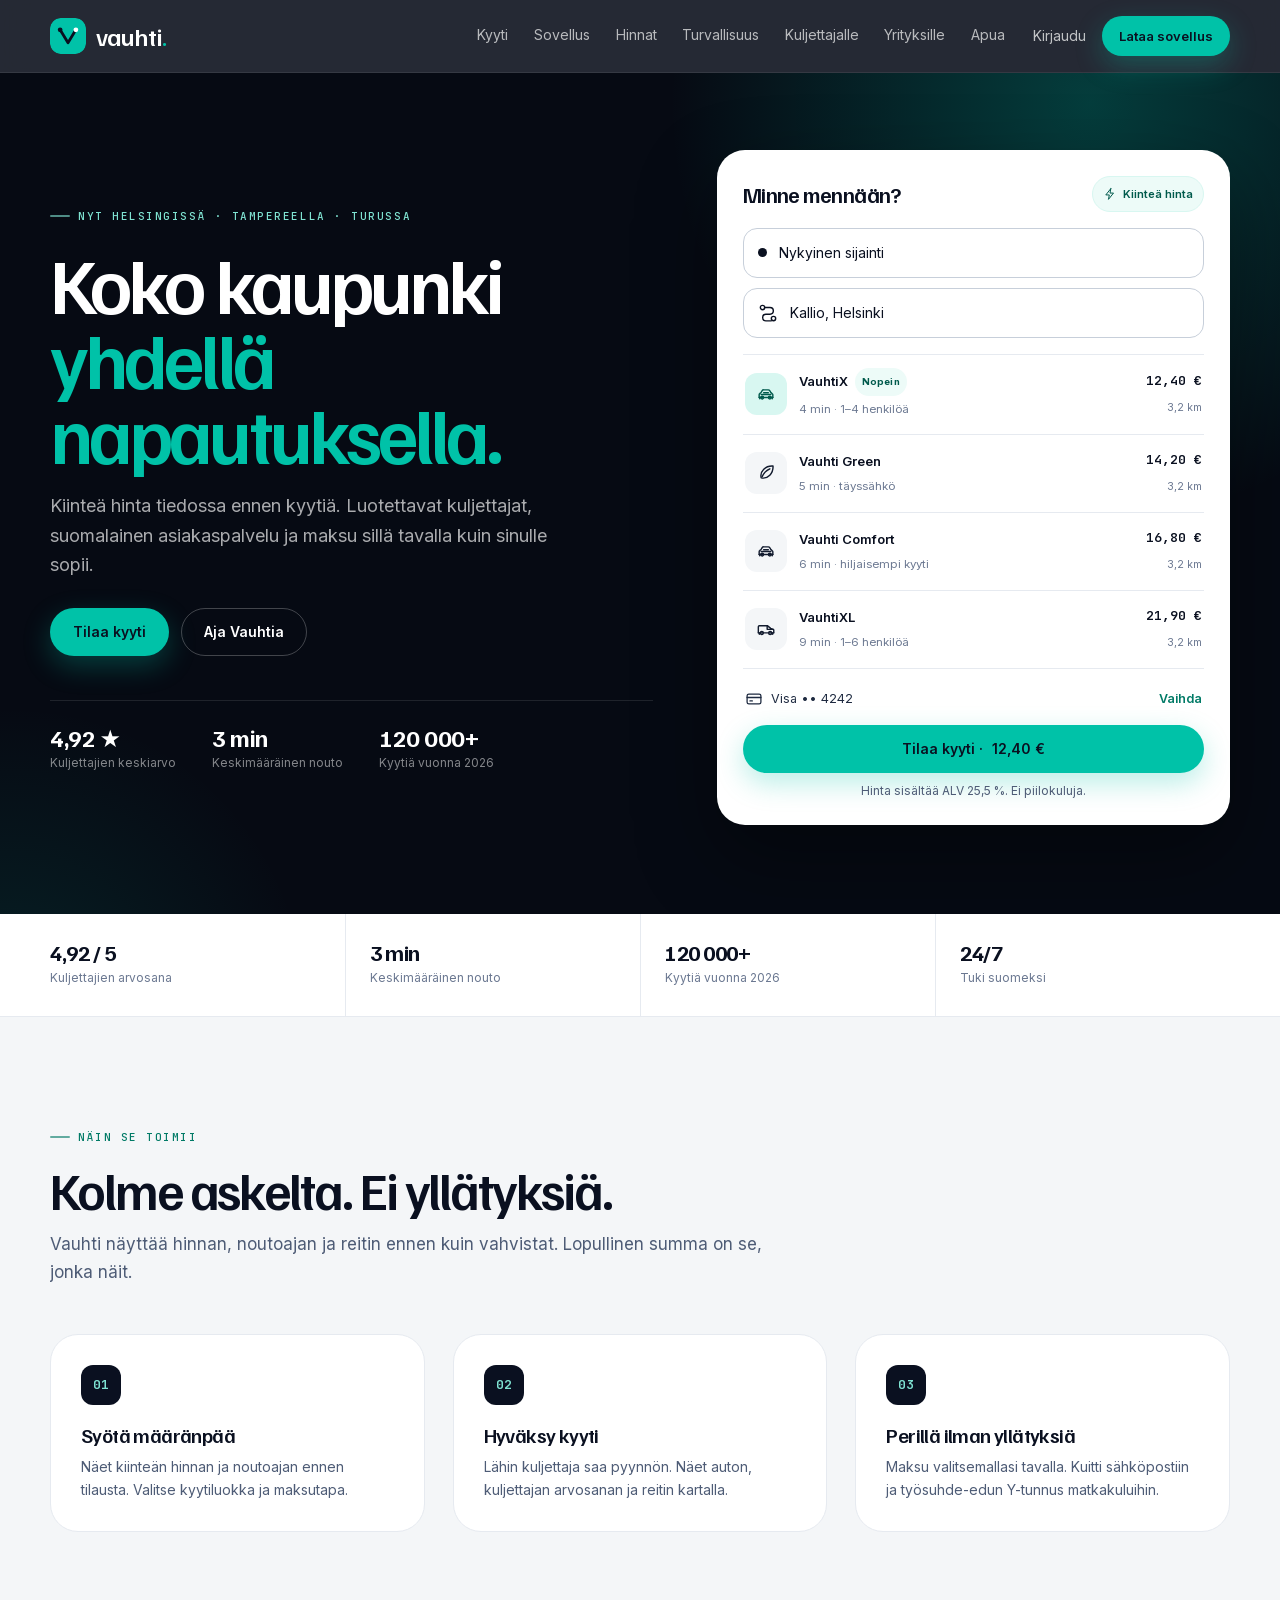
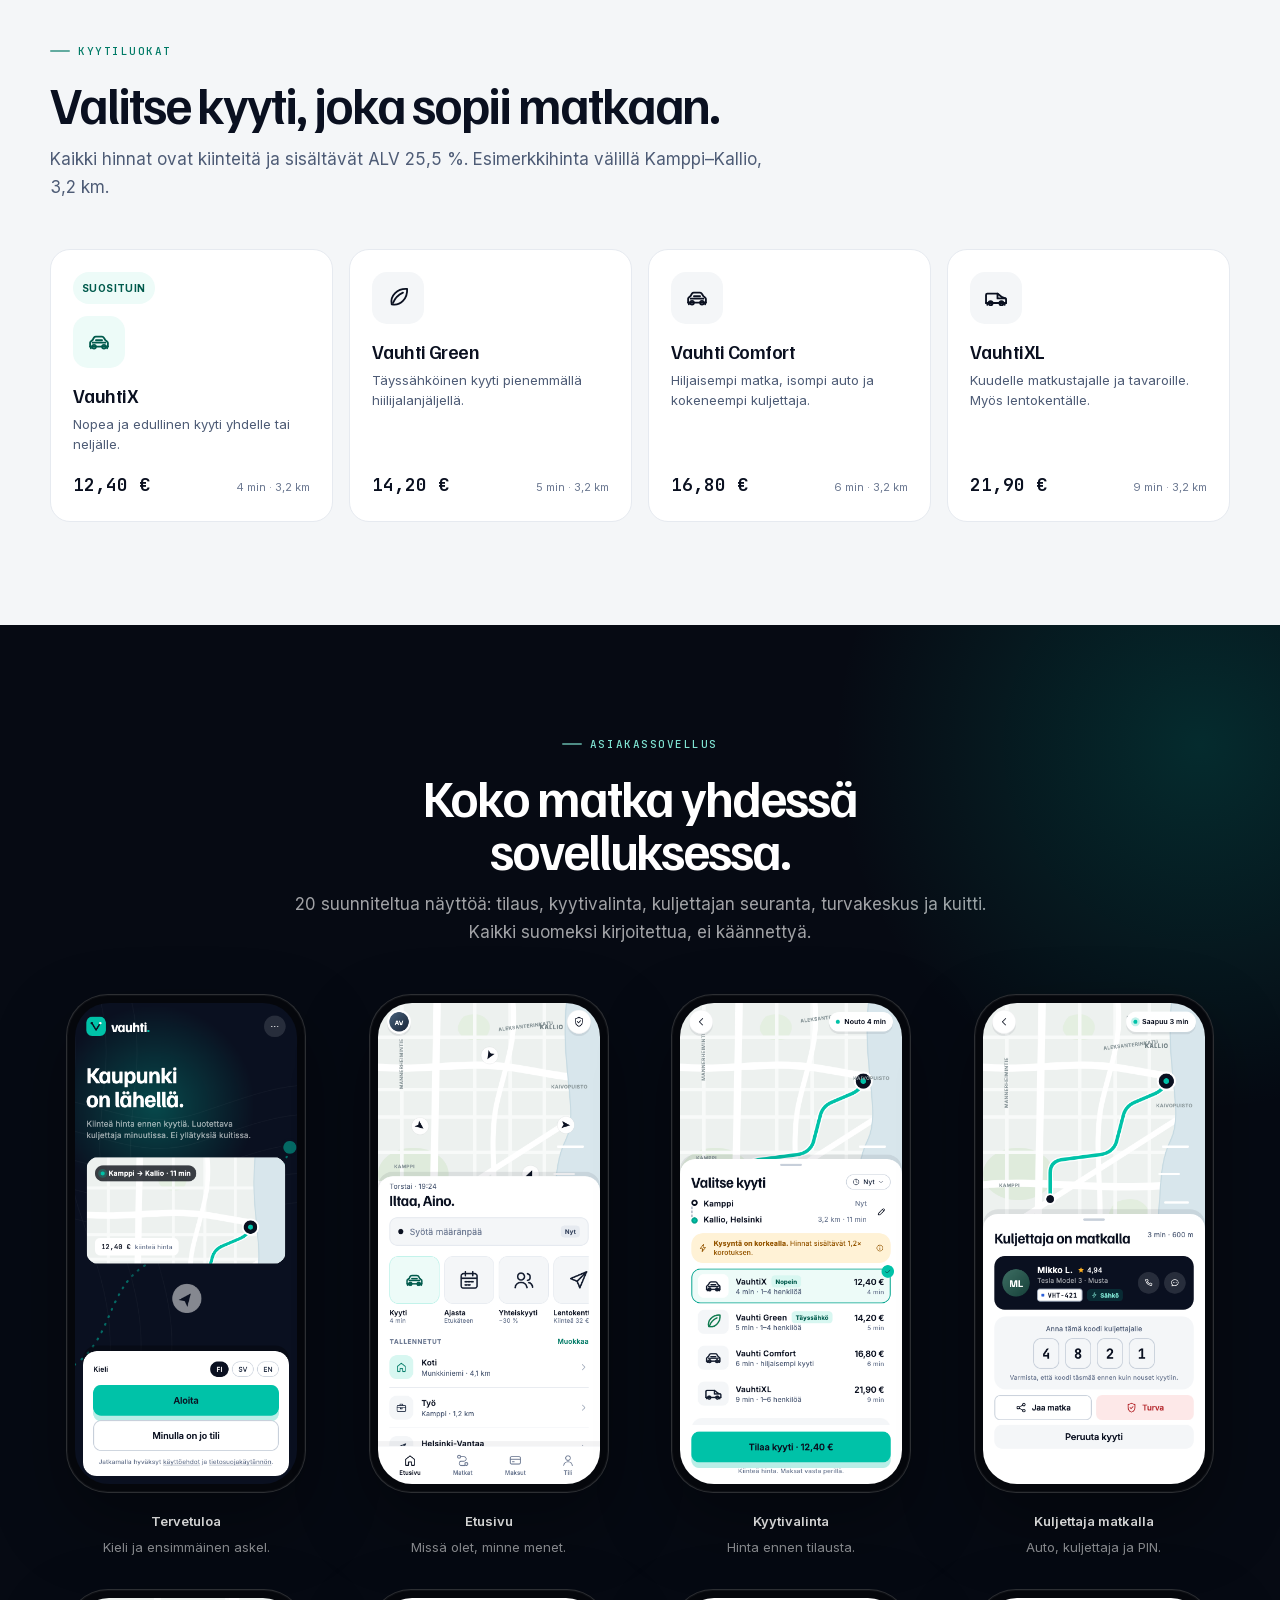
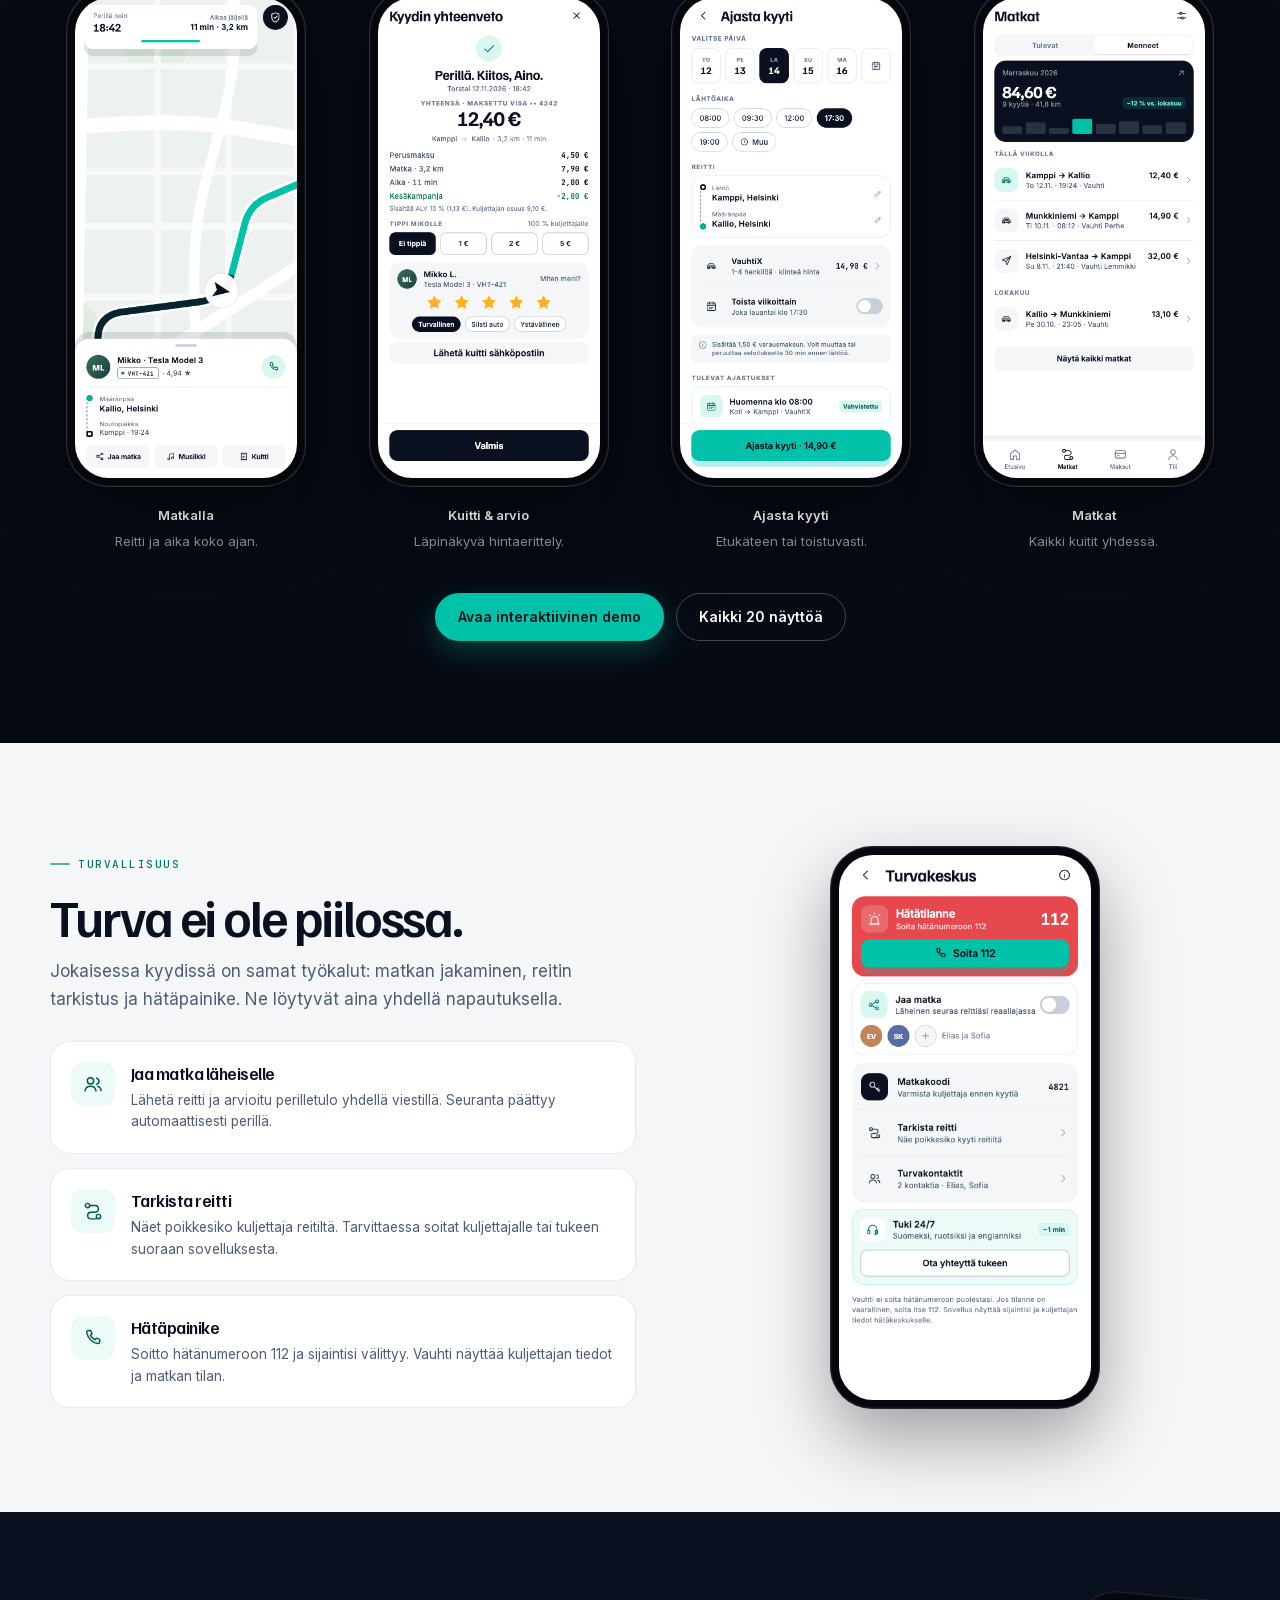
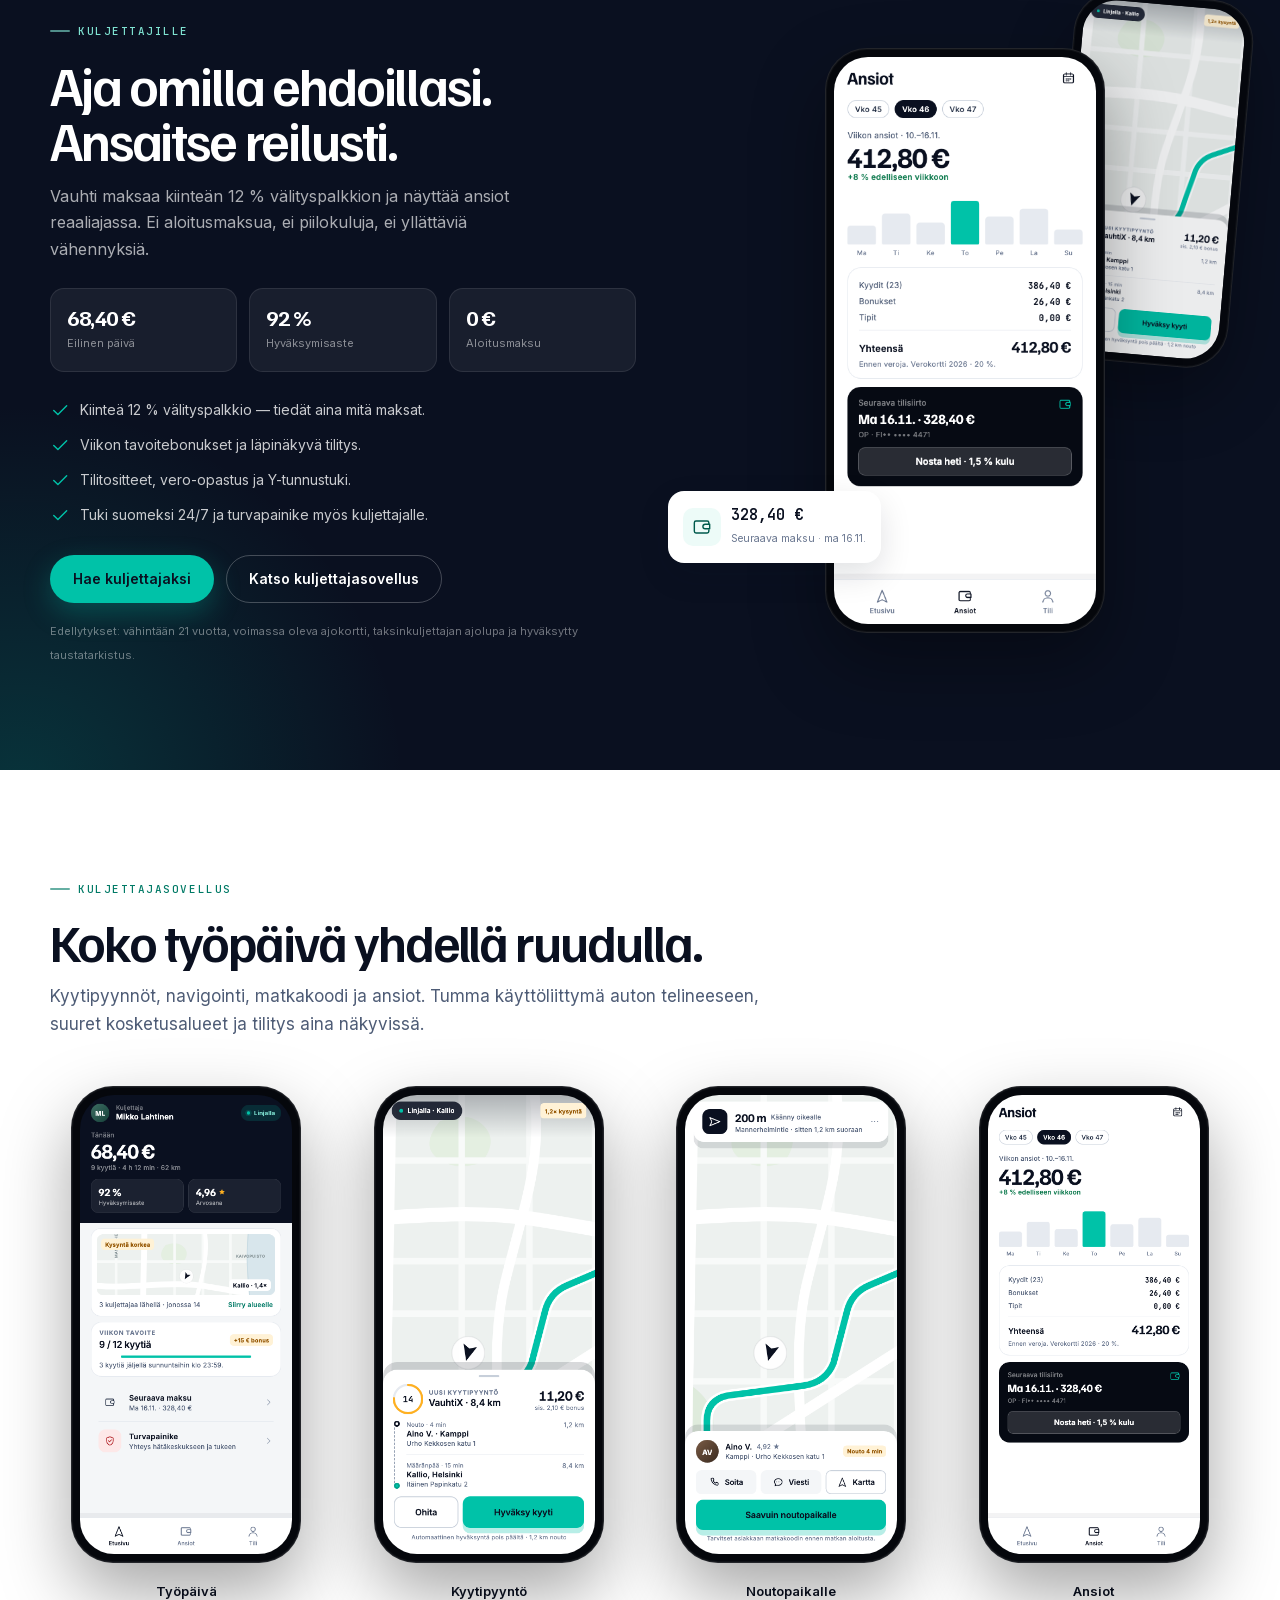
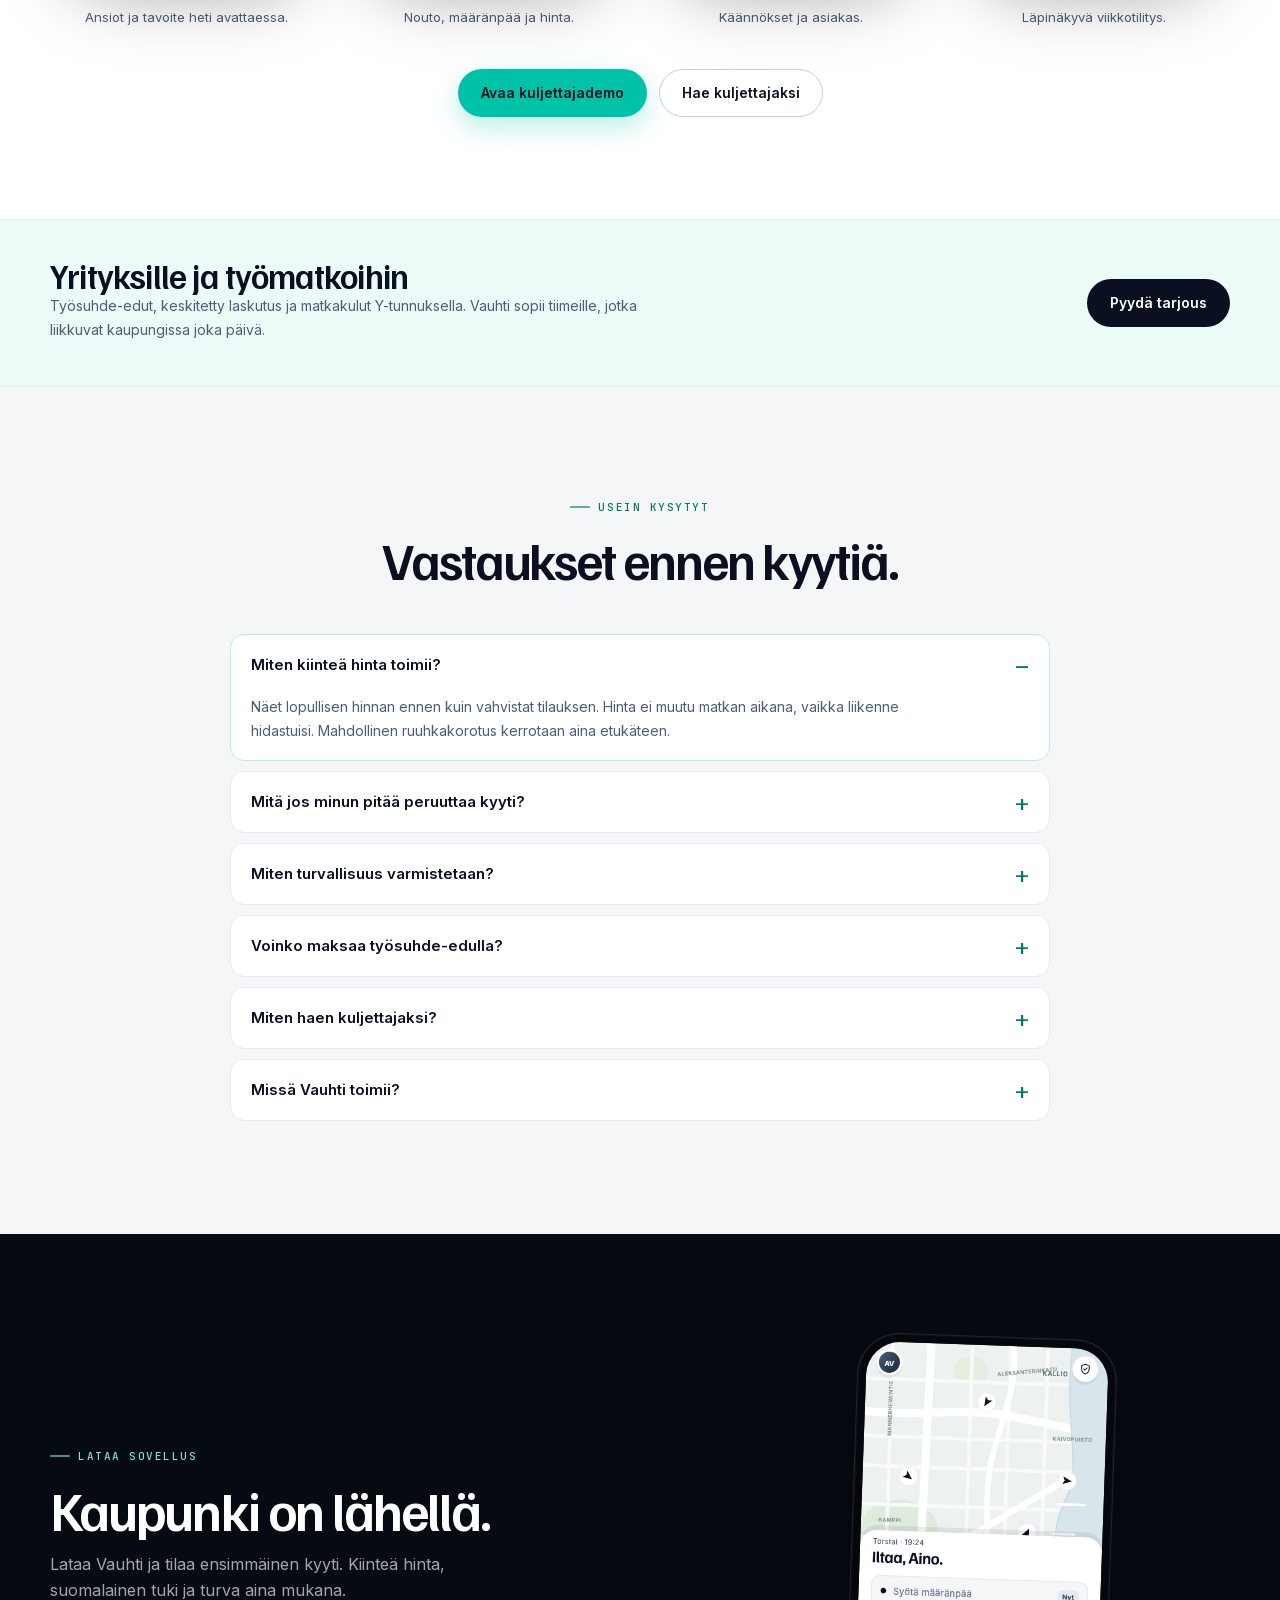
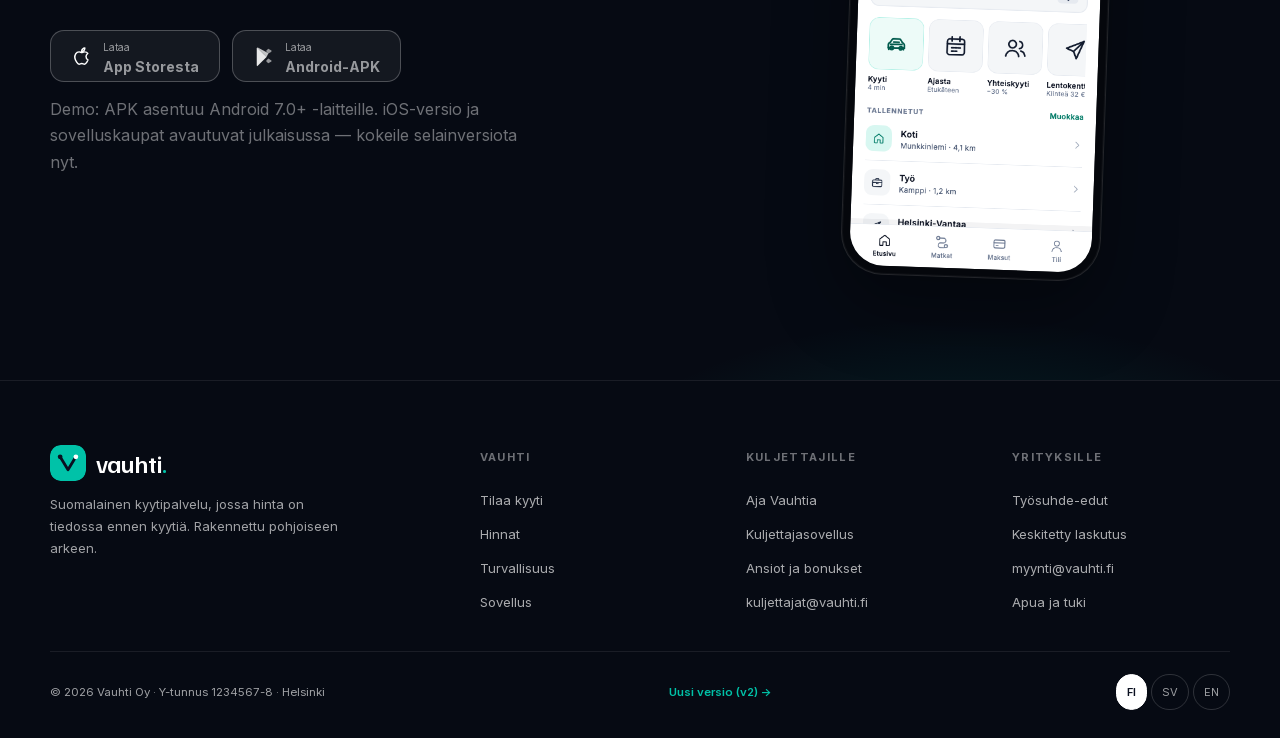
==== commit c3a85484: "Swap the versions: first version at the root, v2 at /v2/ The root is the original four-class site. T" ====
--- a/index.html
+++ b/index.html
@@ -1,30 +1,25 @@
 <!DOCTYPE html>
-<!-- Vauhti website, version 2: reiluus-edellä ja kolme kyytiluokkaa. Ensimmäinen luonnos: ../website-v1/ -->
 <html lang="fi">
 <head>
 <meta charset="utf-8">
 <meta name="viewport" content="width=device-width, initial-scale=1">
-<title>Vauhti — Reilu tapa tilata taksi.</title>
-<meta name="description" content="Vauhti on kotimainen taksipalvelu, jonka komissio on vain 5 %. Turvallinen, nopea ja helppo tapa tilata taksi. Reilu tapa ajaa taksia.">
+<title>Vauhti — Kaupunki on lähellä.</title>
+<meta name="description" content="Vauhti on suomalainen kyytipalvelu. Kiinteä hinta ennen kyytiä, luotettavat kuljettajat ja turva aina mukana. Tilaa kyyti tai hae kuljettajaksi.">
 <meta name="theme-color" content="#0A1020">
 <meta property="og:type" content="website">
-<meta property="og:title" content="Vauhti — Reilu tapa tilata taksi.">
-<meta property="og:description" content="Taksiala on ollut kestämättömällä pohjalla. Vauhti on kotimainen reilu vaihtoehto: komissio vain 5 %, kuljettaja pitää 95 %, ja asiakas näkee kiinteän hinnan ennen kyytiä.">
+<meta property="og:title" content="Vauhti — Kaupunki on lähellä.">
+<meta property="og:description" content="Kiinteä hinta ennen kyytiä, suomalainen asiakaspalvelu ja turva aina mukana. Tutustu asiakas- ja kuljettajasovellukseen.">
 <meta property="og:image" content="assets/shots/home.png">
 <meta name="twitter:card" content="summary_large_image">
-<meta property="og:locale" content="fi_FI">
-<meta property="og:locale:alternate" content="en_GB">
-<meta property="og:locale:alternate" content="it_IT">
-<link rel="canonical" href="https://vauhti.fi/website/">
-<link rel="alternate" hreflang="fi" href="https://vauhti.fi/website/">
-<link rel="alternate" hreflang="en" href="https://vauhti.fi/website/en/">
-<link rel="alternate" hreflang="it" href="https://vauhti.fi/website/it/">
-<link rel="alternate" hreflang="x-default" href="https://vauhti.fi/website/">
+<link rel="canonical" href="https://vauhti-app.pages.dev/">
+<link rel="alternate" hreflang="fi" href="https://vauhti-app.pages.dev/">
+<link rel="alternate" hreflang="x-default" href="https://vauhti-app.pages.dev/">
 <link rel="icon" href="assets/favicon.png" type="image/png" sizes="192x192">
 <link rel="apple-touch-icon" href="assets/favicon.png">
 <link rel="stylesheet" href="assets/fonts.css?v=1">
 <link rel="stylesheet" href="assets/tokens.css?v=1">
-<link rel="stylesheet" href="assets/site.css?v=6">
+<link rel="stylesheet" href="assets/site.css?v=4">
+<style>.footer-bottom .v2-link{color:#00C2A8;text-decoration:none;font-weight:600}</style>
 </head>
 <body>
 <a class="skip-link" href="#main">Siirry sisältöön</a>
@@ -66,11 +61,6 @@
   <symbol id="i-users" viewBox="0 0 24 24" fill="none" stroke="currentColor" stroke-width="1.7" stroke-linecap="round" stroke-linejoin="round">
     <circle cx="9" cy="8.2" r="3.8"/><path d="M2.4 20.4c.5-3.6 3.3-5.8 6.6-5.8s6.1 2.2 6.6 5.8"/>
     <path d="M16.2 5.1a3.8 3.8 0 0 1 0 7.4M17.6 14.9c2.4.5 3.9 2.4 4.2 5.1"/>
-  </symbol>
-  <symbol id="i-paw" viewBox="0 0 24 24" fill="none" stroke="currentColor" stroke-width="1.7" stroke-linecap="round" stroke-linejoin="round">
-    <ellipse cx="12" cy="16.4" rx="4.6" ry="3.6"/>
-    <circle cx="6.2" cy="11.6" r="1.7"/><circle cx="9.8" cy="8.4" r="1.7"/>
-    <circle cx="14.2" cy="8.4" r="1.7"/><circle cx="17.8" cy="11.6" r="1.7"/>
   </symbol>
   <symbol id="i-card" viewBox="0 0 24 24" fill="none" stroke="currentColor" stroke-width="1.7" stroke-linecap="round" stroke-linejoin="round">
     <rect x="2.8" y="5.4" width="18.4" height="13.2" rx="2.4"/><path d="M2.8 10h18.4"/><path d="M6.6 14.6h3.2"/>
@@ -106,8 +96,8 @@
 
     <nav class="nav-links" aria-label="Päävalikko">
       <a href="#kyyti">Kyyti</a>
-      <a href="#reiluus">Reiluus</a>
-      <a href="#hinnat">Kyytiluokat</a>
+      <a href="#sovellus">Sovellus</a>
+      <a href="#hinnat">Hinnat</a>
       <a href="#turvallisuus">Turvallisuus</a>
       <a href="#kuljettajalle">Kuljettajalle</a>
       <a href="#yrityksille">Yrityksille</a>
@@ -115,11 +105,6 @@
     </nav>
 
     <div class="nav-right">
-      <div class="lang-switch" role="group" aria-label="Kieli">
-        <a href="./" aria-current="true">FI</a>
-        <a href="en/" lang="en" hreflang="en">EN</a>
-        <a href="it/" lang="it" hreflang="it">IT</a>
-      </div>
       <a class="nav-login" href="#lataa">Kirjaudu</a>
       <a class="btn btn-primary btn-sm" href="#lataa">Lataa sovellus</a>
     </div>
@@ -135,17 +120,17 @@
   <section class="hero" id="kyyti">
     <div class="wrap hero-grid">
       <div class="hero-copy">
-        <span class="eyebrow on-dark" data-cms="kyyti_kotimainen_taksipalvelu_5_komissio">Kotimainen taksipalvelu · 5 % komissio</span>
-        <h1 data-cms="kyyti_reilu_tapa_tilata_taksi">Reilu tapa<br><em>tilata taksi.</em></h1>
-        <p class="hero-sub" data-cms="kyyti_taksiala_suomessa_on_ollut_kestamattomalla_poh">Taksiala Suomessa on ollut kestämättömällä pohjalla. Vauhti on kotimainen reilu vaihtoehto: turvallinen, nopea ja helppo tapa tilata taksi — ja reilu tapa ajaa taksia. Kuljettaja maksaa vain 5&nbsp;% komissiota.</p>
+        <span class="eyebrow on-dark" data-cms="kyyti_nyt_helsingissa_tampereella_turussa">Nyt Helsingissä · Tampereella · Turussa</span>
+        <h1 data-cms="kyyti_koko_kaupunki_yhdella_napautuksella">Koko kaupunki<br><em>yhdellä napautuksella.</em></h1>
+        <p class="hero-sub" data-cms="kyyti_kiintea_hinta_tiedossa_ennen_kyytia_luotettava">Kiinteä hinta tiedossa ennen kyytiä. Luotettavat kuljettajat, suomalainen asiakaspalvelu ja maksu sillä tavalla kuin sinulle sopii.</p>
         <div class="hero-actions">
           <a class="btn btn-primary" href="#kyyti">Tilaa kyyti</a>
           <a class="btn btn-ghost" href="#kuljettajalle">Aja Vauhtia</a>
         </div>
         <div class="hero-stats">
-          <div><b>5 %</b><span>Komissio</span></div>
+          <div><b>4,92 ★</b><span>Kuljettajien keskiarvo</span></div>
           <div><b>3 min</b><span>Keskimääräinen nouto</span></div>
-          <div><b>4,92 ★</b><span>Kuljettajien keskiarvo</span></div>
+          <div><b>120 000+</b><span>Kyytiä vuonna 2026</span></div>
         </div>
       </div>
 
@@ -167,18 +152,23 @@
         <div class="ride-list" role="group" aria-label="Kyytiluokka">
           <button class="ride-option" type="button" data-price="12,40 €" aria-pressed="true">
             <span class="veh"><svg class="ico" aria-hidden="true"><use href="#i-car"/></svg></span>
-            <span class="grow"><span class="name">Vauhti</span><span class="ride-fastest">Nopein</span><span class="meta">4 min · 1–4 henkilöä</span></span>
+            <span class="grow"><span class="name">VauhtiX</span><span class="meta">4 min · 1–4 henkilöä</span></span>
             <span class="price"><b>12,40 €</b><span>3,2 km</span></span>
           </button>
-          <button class="ride-option" type="button" data-price="15,80 €" aria-pressed="false">
-            <span class="veh"><svg class="ico" aria-hidden="true"><use href="#i-users"/></svg></span>
-            <span class="grow"><span class="name">Vauhti Perhe</span><span class="meta">6 min · lastenistuin</span></span>
-            <span class="price"><b>15,80 €</b><span>3,2 km</span></span>
+          <button class="ride-option" type="button" data-price="14,20 €" aria-pressed="false">
+            <span class="veh"><svg class="ico" aria-hidden="true"><use href="#i-leaf"/></svg></span>
+            <span class="grow"><span class="name">Vauhti Green</span><span class="meta">5 min · täyssähkö</span></span>
+            <span class="price"><b>14,20 €</b><span>3,2 km</span></span>
           </button>
-          <button class="ride-option" type="button" data-price="14,60 €" aria-pressed="false">
-            <span class="veh"><svg class="ico" aria-hidden="true"><use href="#i-paw"/></svg></span>
-            <span class="grow"><span class="name">Vauhti Lemmikki</span><span class="meta">5 min · lemmikki mukana</span></span>
-            <span class="price"><b>14,60 €</b><span>3,2 km</span></span>
+          <button class="ride-option" type="button" data-price="16,80 €" aria-pressed="false">
+            <span class="veh"><svg class="ico" aria-hidden="true"><use href="#i-car"/></svg></span>
+            <span class="grow"><span class="name">Vauhti Comfort</span><span class="meta">6 min · hiljaisempi kyyti</span></span>
+            <span class="price"><b>16,80 €</b><span>3,2 km</span></span>
+          </button>
+          <button class="ride-option" type="button" data-price="21,90 €" aria-pressed="false">
+            <span class="veh"><svg class="ico" aria-hidden="true"><use href="#i-van"/></svg></span>
+            <span class="grow"><span class="name">VauhtiXL</span><span class="meta">9 min · 1–6 henkilöä</span></span>
+            <span class="price"><b>21,90 €</b><span>3,2 km</span></span>
           </button>
         </div>
 
@@ -196,42 +186,14 @@
   <!-- ================= TRUST ================= -->
   <div class="trust-strip" aria-label="Vauhti lukuina">
     <div class="wrap trust-grid">
-      <div class="trust-item"><b>95 %</b><span>Jää kuljettajalle</span></div>
-      <div class="trust-item"><b>0 €</b><span>Aloitusmaksu</span></div>
-      <div class="trust-item"><b>3</b><span>Selkeää kyytiluokkaa</span></div>
+      <div class="trust-item"><b>4,92 / 5</b><span>Kuljettajien arvosana</span></div>
+      <div class="trust-item"><b>3 min</b><span>Keskimääräinen nouto</span></div>
+      <div class="trust-item"><b>120 000+</b><span>Kyytiä vuonna 2026</span></div>
       <div class="trust-item"><b>24/7</b><span>Tuki suomeksi</span></div>
     </div>
   </div>
 
-  <!-- ================= FAIR ALTERNATIVE ================= -->
-  <section class="section fair" id="reiluus">
-    <div class="wrap fair-grid">
-      <div class="fair-copy">
-        <span class="eyebrow on-dark" data-cms="reiluus_reilu_vaihtoehto">Reilu vaihtoehto</span>
-        <h2 data-cms="reiluus_taksiala_on_ollut_kestamattomalla_pohjalla">Taksiala on ollut<br><em>kestämättömällä pohjalla.</em></h2>
-        <p class="lead" data-cms="reiluus_vauhti_tuo_markkinoille_reilun_vaihtoehdon_kot">Vauhti tuo markkinoille reilun vaihtoehdon: kotimaisen palvelun, jonka komissio on vain 5 %. Kuljettaja pitää 95 % jokaisesta kyydistä.</p>
-        <p class="fair-claim" data-cms="reiluus_turvallinen_nopea_ja_helppo_tapa_tilata_taksi">Turvallinen, nopea ja helppo tapa tilata taksi.<br><span>Reilu tapa ajaa taksia.</span></p>
-        <div class="hero-actions">
-          <a class="btn btn-primary" href="demo/?screen=/home">Tilaa kyyti</a>
-          <a class="btn btn-ghost" href="#kuljettajalle">Ala kuljettajaksi</a>
-        </div>
-      </div>
-
-      <div class="fair-panel" aria-label="Mihin kyydin hinta menee">
-        <div class="fair-panel-head">
-          <span class="tiny">Esimerkki 20 € kyydistä</span>
-          <b>Missä raha menee?</b>
-        </div>
-        <div class="fair-split" aria-hidden="true"><span></span></div>
-        <div class="fair-rows">
-          <div class="fair-row"><span>Kuljettajalle</span><b>19,00 €</b></div>
-          <div class="fair-row"><span>Vauhti · 5 %</span><b>1,00 €</b></div>
-          <div class="fair-row muted"><span>Aloitusmaksu</span><b>0,00 €</b></div>
-        </div>
-        <p class="fair-note" data-cms="reiluus_ei_piilokuluja_ei_yllattavia_vahennyksia_kulje">Ei piilokuluja. Ei yllättäviä vähennyksiä. Kuljettaja pitää 95 % jokaisesta kyydistä.</p>
-      </div>
-    </div>
-  </section>
+  <!-- ================= HOW IT WORKS ================= -->
   <section class="section" id="nain-se-toimii">
     <div class="wrap">
       <div class="section-head">
@@ -265,27 +227,33 @@
       <div class="section-head">
         <span class="eyebrow" data-cms="hinnat_kyytiluokat">Kyytiluokat</span>
         <h2 data-cms="hinnat_valitse_kyyti_joka_sopii_matkaan">Valitse kyyti, joka sopii matkaan.</h2>
-        <p data-cms="hinnat_kolme_selkeaa_vaihtoehtoa_kaikki_hinnat_ovat_k">Kolme selkeää vaihtoehtoa. Kaikki hinnat ovat kiinteitä ja sisältävät ALV 25,5 %. Esimerkkihinta välillä Kamppi–Kallio, 3,2 km.</p>
+        <p data-cms="hinnat_kaikki_hinnat_ovat_kiinteita_ja_sisaltavat_alv">Kaikki hinnat ovat kiinteitä ja sisältävät ALV 25,5 %. Esimerkkihinta välillä Kamppi–Kallio, 3,2 km.</p>
       </div>
       <div class="classes">
         <article class="class-card highlight">
           <span class="tag">Suosituin</span>
           <span class="veh"><svg class="ico" style="width:26px;height:26px" aria-hidden="true"><use href="#i-car"/></svg></span>
-          <h3 data-cms="hinnat_vauhti">Vauhti</h3>
-          <p data-cms="hinnat_nopea_ja_edullinen_peruskyyti_arkeen_1_4_henki">Nopea ja edullinen peruskyyti arkeen. 1–4 henkilöä.</p>
+          <h3 data-cms="hinnat_vauhtix">VauhtiX</h3>
+          <p data-cms="hinnat_nopea_ja_edullinen_kyyti_yhdelle_tai_neljalle">Nopea ja edullinen kyyti yhdelle tai neljälle.</p>
           <div class="price"><b>12,40 €</b><span>4 min · 3,2 km</span></div>
         </article>
         <article class="class-card">
-          <span class="veh"><svg class="ico" style="width:26px;height:26px" aria-hidden="true"><use href="#i-users"/></svg></span>
-          <h3 data-cms="hinnat_vauhti_perhe">Vauhti Perhe</h3>
-          <p data-cms="hinnat_tilava_kyyti_koko_perheelle_lastenistuin_pyynn">Tilava kyyti koko perheelle. Lastenistuin pyynnöstä.</p>
-          <div class="price"><b>15,80 €</b><span>6 min · 3,2 km</span></div>
+          <span class="veh"><svg class="ico" style="width:26px;height:26px" aria-hidden="true"><use href="#i-leaf"/></svg></span>
+          <h3 data-cms="hinnat_vauhti_green">Vauhti Green</h3>
+          <p data-cms="hinnat_tayssahkoinen_kyyti_pienemmalla_hiilijalanjalj">Täyssähköinen kyyti pienemmällä hiilijalanjäljellä.</p>
+          <div class="price"><b>14,20 €</b><span>5 min · 3,2 km</span></div>
         </article>
         <article class="class-card">
-          <span class="veh"><svg class="ico" style="width:26px;height:26px" aria-hidden="true"><use href="#i-paw"/></svg></span>
-          <h3 data-cms="hinnat_vauhti_lemmikki">Vauhti Lemmikki</h3>
-          <p data-cms="hinnat_lemmikki_matkustaa_mukana_suojapeite_ja_hihna">Lemmikki matkustaa mukana. Suojapeite ja hihna valmiina.</p>
-          <div class="price"><b>14,60 €</b><span>5 min · 3,2 km</span></div>
+          <span class="veh"><svg class="ico" style="width:26px;height:26px" aria-hidden="true"><use href="#i-car"/></svg></span>
+          <h3 data-cms="hinnat_vauhti_comfort">Vauhti Comfort</h3>
+          <p data-cms="hinnat_hiljaisempi_matka_isompi_auto_ja_kokeneempi_ku">Hiljaisempi matka, isompi auto ja kokeneempi kuljettaja.</p>
+          <div class="price"><b>16,80 €</b><span>6 min · 3,2 km</span></div>
+        </article>
+        <article class="class-card">
+          <span class="veh"><svg class="ico" style="width:26px;height:26px" aria-hidden="true"><use href="#i-van"/></svg></span>
+          <h3 data-cms="hinnat_vauhtixl">VauhtiXL</h3>
+          <p data-cms="hinnat_kuudelle_matkustajalle_ja_tavaroille_myos_lent">Kuudelle matkustajalle ja tavaroille. Myös lentokentälle.</p>
+          <div class="price"><b>21,90 €</b><span>9 min · 3,2 km</span></div>
         </article>
       </div>
     </div>
@@ -310,7 +278,7 @@
           <figcaption><b>Etusivu</b>Missä olet, minne menet.</figcaption>
         </figure>
         <figure class="shot-item">
-          <div class="phone"><img src="assets/shots/options.png" alt="Kyytivalinta: Vauhti, Vauhti Perhe ja Vauhti Lemmikki kiinteillä hinnoilla"></div>
+          <div class="phone"><img src="assets/shots/options.png" alt="Kyytivalinta: VauhtiX, Green, Comfort ja XL kiinteillä hinnoilla"></div>
           <figcaption><b>Kyytivalinta</b>Hinta ennen tilausta.</figcaption>
         </figure>
         <figure class="shot-item">
@@ -337,7 +305,7 @@
 
       <div class="showcase-cta">
         <a class="btn btn-primary" href="demo/?screen=/home">Avaa interaktiivinen demo</a>
-        <a class="btn btn-ghost" href="demo/?screen=/index">Kaikki 20 näyttöä</a>
+        <a class="btn btn-ghost" href="../index.html#rider">Kaikki 20 näyttöä</a>
       </div>
     </div>
   </section>
@@ -377,19 +345,19 @@
     <div class="wrap driver-grid">
       <div>
         <span class="eyebrow on-dark" data-cms="kuljettajalle_kuljettajille">Kuljettajille</span>
-        <h2 data-cms="kuljettajalle_reilu_tapa_ajaa_taksia">Reilu tapa<br><em>ajaa taksia.</em></h2>
-        <p class="lead" data-cms="kuljettajalle_vauhti_on_kotimainen_palvelu_jonka_komissio_on">Vauhti on kotimainen palvelu, jonka komissio on vain 5 % — sinä pidät 95 % jokaisesta kyydistä.</p>
+        <h2 data-cms="kuljettajalle_aja_omilla_ehdoillasi_ansaitse_reilusti">Aja omilla ehdoillasi.<br>Ansaitse reilusti.</h2>
+        <p class="lead" data-cms="kuljettajalle_vauhti_maksaa_kiintean_12_valityspalkkion_ja_n">Vauhti maksaa kiinteän 12 % välityspalkkion ja näyttää ansiot reaaliajassa. Ei aloitusmaksua, ei piilokuluja, ei yllättäviä vähennyksiä.</p>
 
         <div class="driver-stats">
-          <div class="driver-stat"><b>5 %</b><span>Komissio</span></div>
-          <div class="driver-stat"><b>95 %</b><span>Kuljettajalle</span></div>
+          <div class="driver-stat"><b>68,40 €</b><span>Eilinen päivä</span></div>
+          <div class="driver-stat"><b>92 %</b><span>Hyväksymisaste</span></div>
           <div class="driver-stat"><b>0 €</b><span>Aloitusmaksu</span></div>
         </div>
 
         <ul class="benefits">
-          <li><svg class="ico" aria-hidden="true"><use href="#i-check"/></svg> Vain 5 % välityspalkkio — ei aloitusmaksua eikä piilovähennyksiä.</li>
-          <li><svg class="ico" aria-hidden="true"><use href="#i-check"/></svg> 95 % jokaisesta kyydistä jää sinulle.</li>
+          <li><svg class="ico" aria-hidden="true"><use href="#i-check"/></svg> Kiinteä 12 % välityspalkkio — tiedät aina mitä maksat.</li>
           <li><svg class="ico" aria-hidden="true"><use href="#i-check"/></svg> Viikon tavoitebonukset ja läpinäkyvä tilitys.</li>
+          <li><svg class="ico" aria-hidden="true"><use href="#i-check"/></svg> Tilitositteet, vero-opastus ja Y-tunnustuki.</li>
           <li><svg class="ico" aria-hidden="true"><use href="#i-check"/></svg> Tuki suomeksi 24/7 ja turvapainike myös kuljettajalle.</li>
         </ul>
 
@@ -468,14 +436,6 @@
         <details open>
           <summary data-cms="ukk_miten_kiintea_hinta_toimii">Miten kiinteä hinta toimii?</summary>
           <p data-cms="ukk_naet_lopullisen_hinnan_ennen_kuin_vahvistat_ti">Näet lopullisen hinnan ennen kuin vahvistat tilauksen. Hinta ei muutu matkan aikana, vaikka liikenne hidastuisi. Mahdollinen ruuhkakorotus kerrotaan aina etukäteen.</p>
-        </details>
-        <details>
-          <summary data-cms="ukk_paljonko_vauhti_ottaa_komissiota">Paljonko Vauhti ottaa komissiota?</summary>
-          <p data-cms="ukk_vain_5_kuljettaja_pitaa_95_jokaisesta_kyydista">Vain 5 %. Kuljettaja pitää 95 % jokaisesta kyydistä. Aloitusmaksu on 0 € eikä piilovähennyksiä ole.</p>
-        </details>
-        <details>
-          <summary data-cms="ukk_mitka_kyytiluokat_ovat_tarjolla">Mitkä kyytiluokat ovat tarjolla?</summary>
-          <p data-cms="ukk_vauhti_vauhti_perhe_ja_vauhti_lemmikki_vauhti">Vauhti, Vauhti Perhe ja Vauhti Lemmikki. Vauhti on nopea peruskyyti, Perhe on tilava kyyti lastenistuimella ja Lemmikki ottaa lemmikin mukaan.</p>
         </details>
         <details>
           <summary data-cms="ukk_mita_jos_minun_pitaa_peruuttaa_kyyti">Mitä jos minun pitää peruuttaa kyyti?</summary>
@@ -507,7 +467,7 @@
       <div>
         <span class="eyebrow on-dark" data-cms="lataa_lataa_sovellus">Lataa sovellus</span>
         <h2 data-cms="lataa_kaupunki_on_lahella">Kaupunki on lähellä.</h2>
-        <p data-cms="lataa_lataa_vauhti_ja_tilaa_ensimmainen_kyyti_kiinte">Lataa Vauhti ja tilaa ensimmäinen kyyti. Kiinteä hinta ennen kyytiä, suomalainen tuki ja reilu 5 % komissio.</p>
+        <p data-cms="lataa_lataa_vauhti_ja_tilaa_ensimmainen_kyyti_kiinte">Lataa Vauhti ja tilaa ensimmäinen kyyti. Kiinteä hinta, suomalainen tuki ja turva aina mukana.</p>
         <div class="store-buttons">
           <a class="store-btn" href="demo/?screen=/welcome">
             <svg class="ico" viewBox="0 0 24 24" fill="none" stroke="currentColor" stroke-width="1.6" stroke-linecap="round" stroke-linejoin="round" aria-hidden="true"><path d="M16.4 12.6c0-2.2 1.8-3.3 1.9-3.4-1-1.5-2.6-1.7-3.2-1.7-1.4-.1-2.7.8-3.4.8-.7 0-1.8-.8-2.9-.8-1.5 0-2.9.9-3.7 2.2-1.6 2.7-.4 6.8 1.1 9 .7 1.1 1.6 2.3 2.7 2.2 1.1 0 1.5-.7 2.9-.7s1.7.7 2.9.7c1.2 0 1.9-1.1 2.6-2.2.8-1.2 1.2-2.4 1.2-2.5 0 0-2.1-.8-2.1-3.6Z"/><path d="M14.2 5.9c.6-.7 1-1.7.9-2.7-.9 0-1.9.6-2.5 1.3-.6.6-1 1.6-.9 2.6 1 .1 1.9-.5 2.5-1.2Z"/></svg>
@@ -539,17 +499,15 @@
           </svg>
           <span>vauhti<span class="dot">.</span></span>
         </a>
-        <p data-cms="footer_kotimainen_taksipalvelu_jonka_komissio_on_vain">Kotimainen taksipalvelu, jonka komissio on vain 5 %. Turvallinen, nopea ja helppo tapa tilata taksi.</p>
+        <p data-cms="footer_suomalainen_kyytipalvelu_jossa_hinta_on_tiedos">Suomalainen kyytipalvelu, jossa hinta on tiedossa ennen kyytiä. Rakennettu pohjoiseen arkeen.</p>
       </div>
       <div class="footer-col">
         <h3>Vauhti</h3>
         <a href="#kyyti">Tilaa kyyti</a>
-        <a href="#reiluus">Reiluus</a>
-        <a href="#hinnat">Kyytiluokat</a>
+        <a href="#hinnat">Hinnat</a>
         <a href="#turvallisuus">Turvallisuus</a>
         <a href="#sovellus">Sovellus</a>
-        <a href="v1/">Aiempi versio</a>
-      </div>
+              </div>
       <div class="footer-col">
         <h3>Kuljettajille</h3>
         <a href="#kuljettajalle">Aja Vauhtia</a>
@@ -567,10 +525,11 @@
     </div>
     <div class="footer-bottom">
       <span>© 2026 Vauhti Oy · Y-tunnus 1234567-8 · Helsinki</span>
+      <a class="v2-link" href="/v2/">Uusi versio (v2) →</a>
       <div class="lang" role="group" aria-label="Kieli">
-        <a href="./" aria-current="true">FI</a>
-        <a href="en/" lang="en" hreflang="en">EN</a>
-        <a href="it/" lang="it" hreflang="it">IT</a>
+        <button type="button" aria-pressed="true">FI</button>
+        <button type="button" aria-pressed="false">SV</button>
+        <button type="button" aria-pressed="false">EN</button>
       </div>
     </div>
   </div>
@@ -601,6 +560,14 @@
       if (total) total.textContent = option.dataset.price;
     });
   });
+
+  // Language switcher (visual state only in this prototype)
+  document.querySelectorAll('.lang button').forEach((button) => {
+    button.addEventListener('click', () => {
+      document.querySelectorAll('.lang button').forEach((b) => b.setAttribute('aria-pressed', 'false'));
+      button.setAttribute('aria-pressed', 'true');
+    });
+  });
 </script>
   <script src="/assets/kiln-config.js"></script>
   <script src="/assets/kiln.js" defer></script>
--- a/assets/site.css
+++ b/assets/site.css
@@ -195,16 +195,17 @@
   transition: background var(--dur-fast) var(--ease-standard);
 }
 .ride-option .grow { flex: 1; min-width: 0; }
-.ride-option .name { font-size: 13px; font-weight: 600; display: inline-block; }
+.ride-option .name { font-size: 13px; font-weight: 600; display: block; }
 .ride-option .meta { font-size: 11.5px; color: var(--color-text-tertiary); display: block; margin-top: 1px; }
 .ride-option .price { text-align: right; flex: none; }
 .ride-option .price b { display: block; font-family: var(--font-mono); font-size: 13px; font-weight: 600; }
 .ride-option .price span { font-size: 10.5px; color: var(--color-text-tertiary); }
 .ride-option[aria-pressed="true"] .veh { background: var(--brand-100); color: var(--brand-800); }
-.ride-fastest { display: none; margin-left: 7px; padding: 2px 7px; border-radius: 999px;
-  background: var(--brand-50); color: var(--brand-800);
-  font-size: 9.5px; font-weight: 700; letter-spacing: .02em; vertical-align: 1px; }
-.ride-option[aria-pressed="true"] .ride-fastest { display: inline-block; }
+.ride-option[aria-pressed="true"] .name::after {
+  content: "Nopein"; display: inline-block; margin-left: 7px; padding: 2px 7px;
+  border-radius: 999px; background: var(--brand-50); color: var(--brand-800);
+  font-size: 9.5px; font-weight: 700; letter-spacing: .02em; vertical-align: 1px;
+}
 .book-pay { display: flex; align-items: center; justify-content: space-between; padding: 14px 2px; font-size: 12.5px; }
 .book-pay .pay-left { display: flex; align-items: center; gap: 8px; color: var(--ink-700); }
 .book-pay .link { color: var(--brand-700); font-weight: 600; text-decoration: none; }
@@ -248,7 +249,7 @@
 .step p { color: var(--color-text-secondary); font-size: 14px; line-height: 1.65; }
 
 /* ---- Ride classes ------------------------------------------------------ */
-.classes { display: grid; grid-template-columns: repeat(3, 1fr); gap: 16px; }
+.classes { display: grid; grid-template-columns: repeat(4, 1fr); gap: 16px; }
 .class-card {
   background: #fff; border: 1px solid var(--color-line); border-radius: var(--radius-lg);
   padding: 22px; display: flex; flex-direction: column; min-height: 210px;
@@ -270,8 +271,6 @@
   border-radius: 999px; background: var(--brand-50); color: var(--brand-800);
   font-size: 10px; font-weight: 700; letter-spacing: .04em; text-transform: uppercase;
 }
-.class-card { position: relative; }
-.class-card .tag { position: absolute; top: 20px; right: 20px; margin: 0; }
 
 /* ---- App showcase ------------------------------------------------------ */
 .showcase { background: var(--ink-950); color: #fff; position: relative; overflow: hidden; }
@@ -335,52 +334,6 @@
 .driver-float span { display: block; font-size: 10.5px; color: var(--color-text-tertiary); }
 .driver-note { margin-top: 16px; font-size: 11px; color: rgba(255,255,255,.42); }
 
-/* ---- Fair alternative -------------------------------------------------- */
-.fair { background: var(--ink-900); color: #fff; position: relative; overflow: hidden; }
-.fair::before {
-  content: ""; position: absolute; width: 760px; height: 760px; right: -320px; top: -360px;
-  background: radial-gradient(circle, rgba(0,194,168,.22), rgba(0,194,168,0) 68%);
-}
-.fair-grid {
-  position: relative; display: grid; grid-template-columns: 1.05fr .95fr;
-  gap: clamp(32px, 5vw, 72px); align-items: center;
-}
-.fair h2 {
-  font-size: clamp(34px, 4.6vw, 54px); line-height: 1.02; letter-spacing: -.04em;
-  margin: 14px 0 16px;
-}
-.fair h2 em { color: var(--brand-500); font-style: normal; }
-.fair .lead { color: rgba(255,255,255,.66); font-size: 16px; line-height: 1.65; max-width: 540px; }
-.fair-claim {
-  margin-top: 24px; font-family: var(--font-display);
-  font-size: clamp(20px, 2.3vw, 26px); line-height: 1.28; letter-spacing: -.02em;
-}
-.fair-claim span { color: var(--brand-500); }
-.fair .hero-actions { margin-top: 26px; }
-
-.fair-panel {
-  background: #fff; color: var(--ink-900); border-radius: var(--radius-xl);
-  padding: clamp(22px, 3vw, 32px); box-shadow: 0 32px 80px rgba(0,0,0,.38);
-}
-.fair-panel-head .tiny { color: var(--color-text-tertiary); }
-.fair-panel-head b {
-  display: block; margin-top: 3px; font-family: var(--font-display);
-  font-size: 24px; letter-spacing: -.02em;
-}
-.fair-split {
-  height: 12px; margin: 22px 0 10px; border-radius: 999px;
-  background: var(--ink-50); overflow: hidden;
-}
-.fair-split span { display: block; width: 95%; height: 100%; border-radius: 999px; background: var(--brand-500); }
-.fair-rows { border-top: 1px solid var(--color-line); }
-.fair-row {
-  display: flex; align-items: baseline; justify-content: space-between; gap: 12px;
-  padding: 12px 0; border-bottom: 1px solid var(--color-line); font-size: 14px;
-}
-.fair-row b { font-family: var(--font-mono); font-size: 15px; }
-.fair-row.muted { color: var(--color-text-tertiary); border-bottom: 0; }
-.fair-note { margin-top: 14px; font-size: 12px; line-height: 1.6; color: var(--color-text-secondary); }
-
 /* ---- Driver app showcase ---------------------------------------------- */
 .driver-app { background: #fff; }
 .driver-shots { grid-template-columns: repeat(4, 1fr); align-items: end; }
@@ -452,20 +405,11 @@
   padding: 22px 0 28px; border-top: 1px solid rgba(255,255,255,.08); font-size: 11.5px;
 }
 .lang { display: inline-flex; gap: 4px; }
-.lang button, .lang a {
+.lang button {
   border: 1px solid rgba(255,255,255,.16); background: transparent; color: rgba(255,255,255,.6);
-  border-radius: 999px; padding: 5px 10px; font-size: 11px; text-decoration: none;
-}
-.lang button[aria-pressed="true"], .lang a[aria-current="true"] { background: #fff; color: var(--ink-900); border-color: #fff; font-weight: 600; }
-
-/* ---- Header language switcher ----------------------------------------- */
-.lang-switch { display: inline-flex; gap: 2px; padding: 3px; border-radius: 999px; background: rgba(255,255,255,.06); border: 1px solid rgba(255,255,255,.12); }
-.lang-switch a {
-  padding: 5px 9px; border-radius: 999px; font-size: 11px; font-weight: 700;
-  letter-spacing: .06em; color: rgba(255,255,255,.66); text-decoration: none;
-}
-.lang-switch a:hover { color: #fff; }
-.lang-switch a[aria-current="true"] { background: #fff; color: var(--ink-900); }
+  border-radius: 999px; padding: 5px 10px; font-size: 11px;
+}
+.lang button[aria-pressed="true"] { background: #fff; color: var(--ink-900); border-color: #fff; font-weight: 600; }
 
 /* ---- Responsive -------------------------------------------------------- */
 @media (max-width: 1020px) {
@@ -481,7 +425,7 @@
   .site-header[data-open="true"] .nav-links { margin-left: 0; }
   .site-header[data-open="true"] .nav-links a { padding: 12px 0; width: 100%; border-bottom: 1px solid rgba(255,255,255,.07); }
   .site-header[data-open="true"] .nav-right { top: auto; position: static; padding-top: 16px; }
-  .hero-grid, .safety-grid, .driver-grid, .fair-grid, .download-grid { grid-template-columns: 1fr; }
+  .hero-grid, .safety-grid, .driver-grid, .download-grid { grid-template-columns: 1fr; }
   .hero-grid { gap: 40px; }
   .book-card { max-width: 520px; }
   .hero-stats { max-width: 520px; }
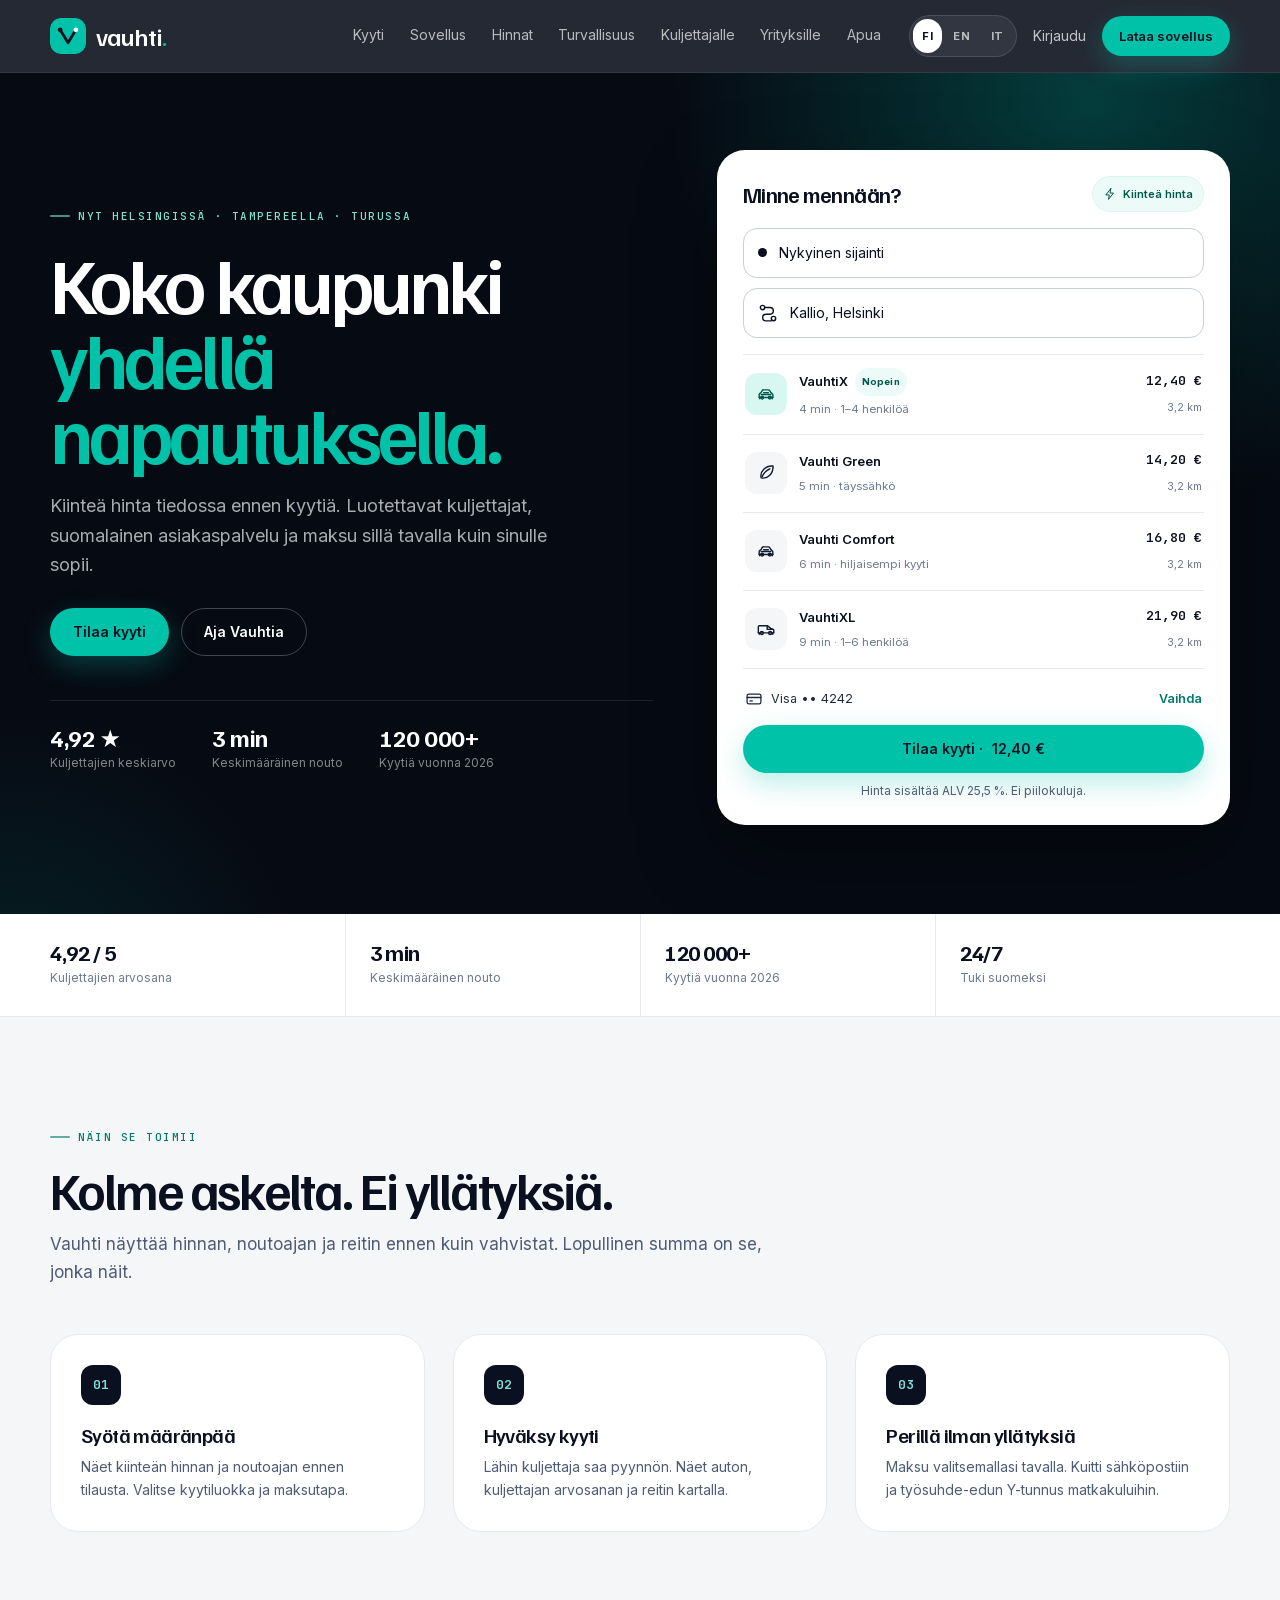
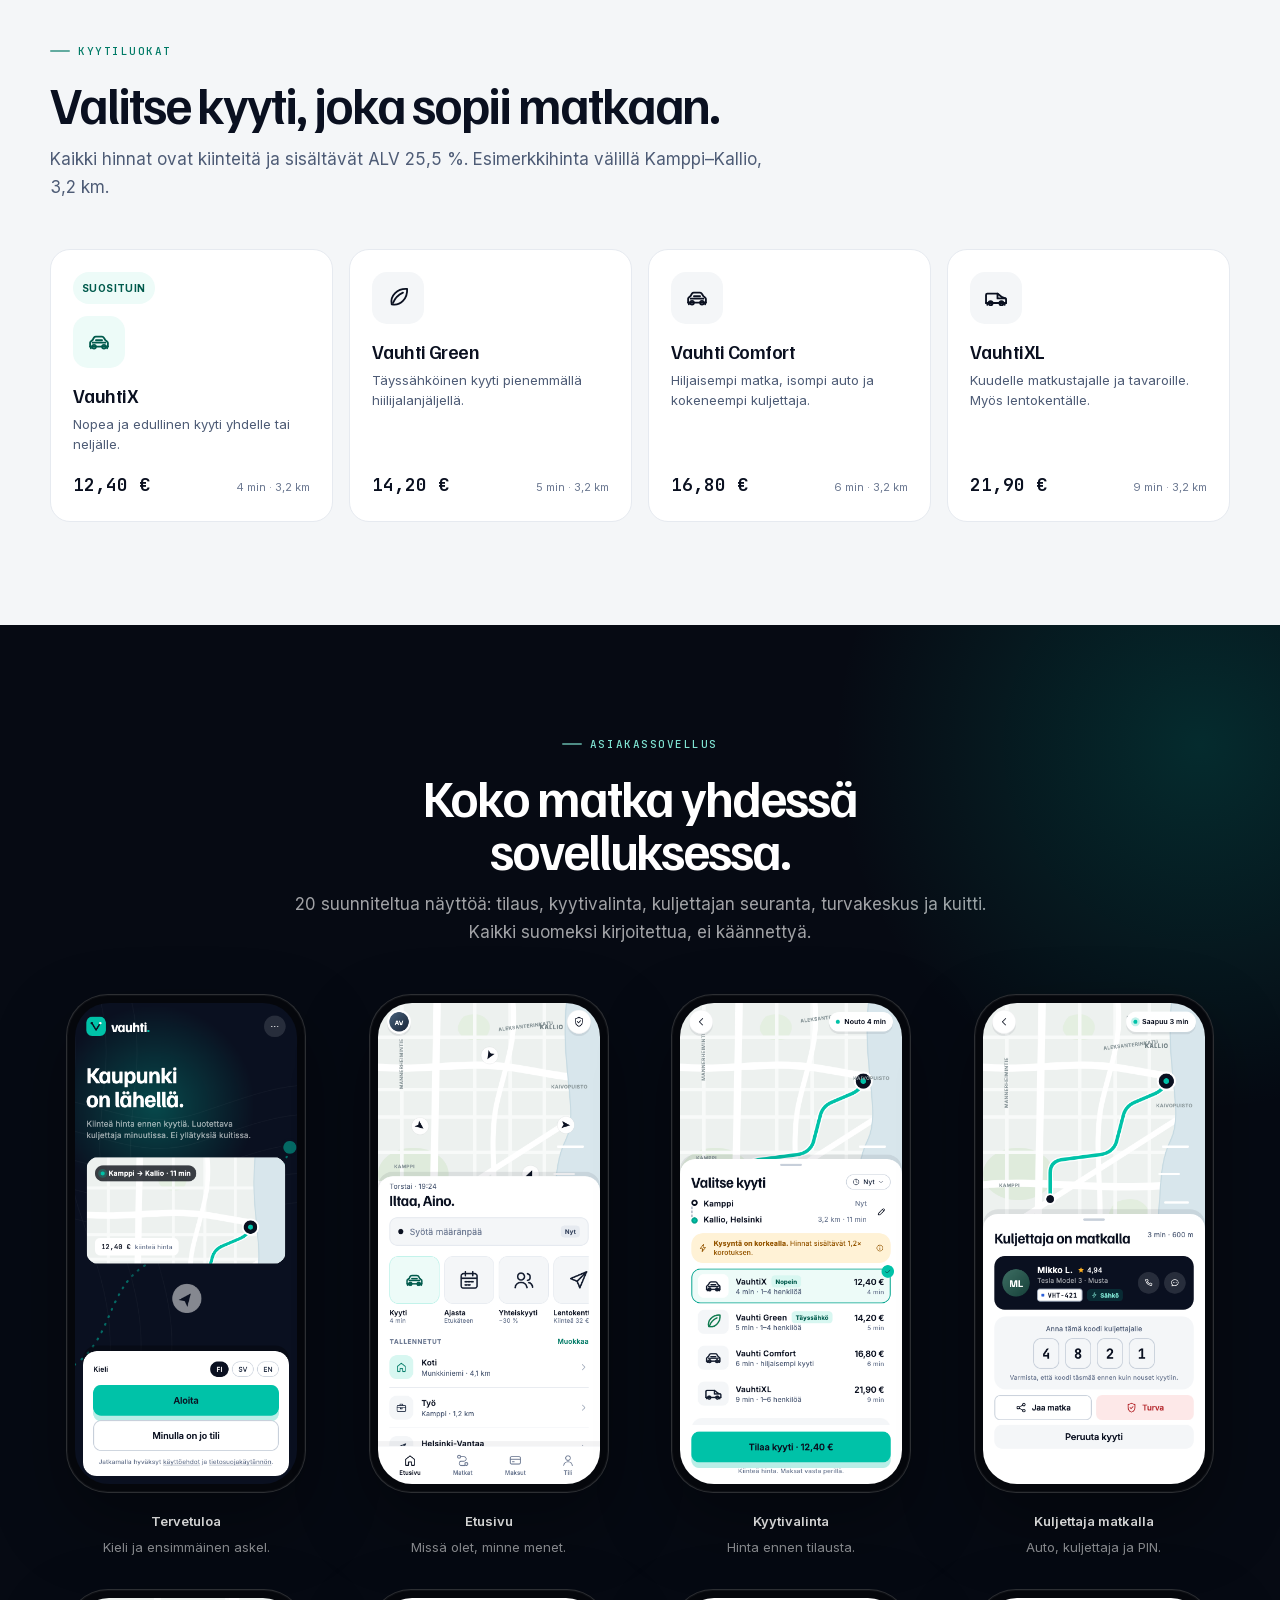
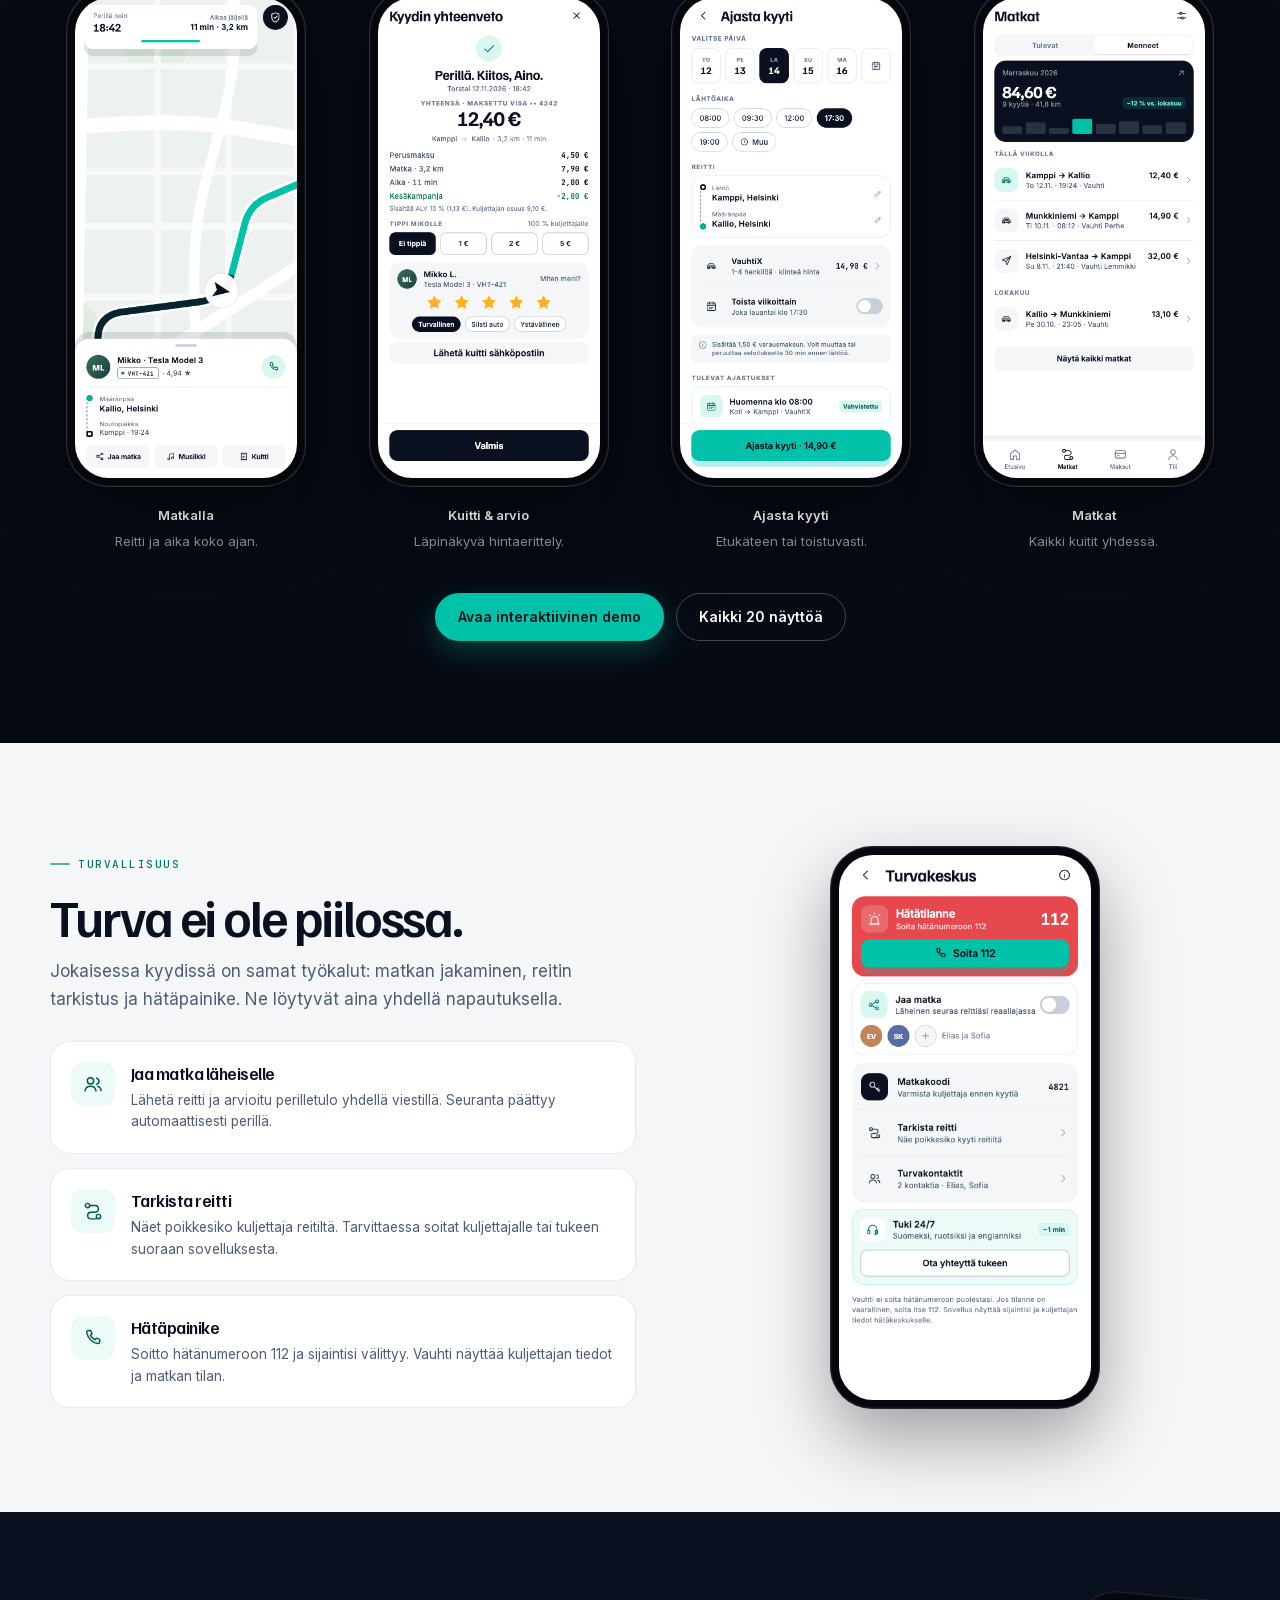
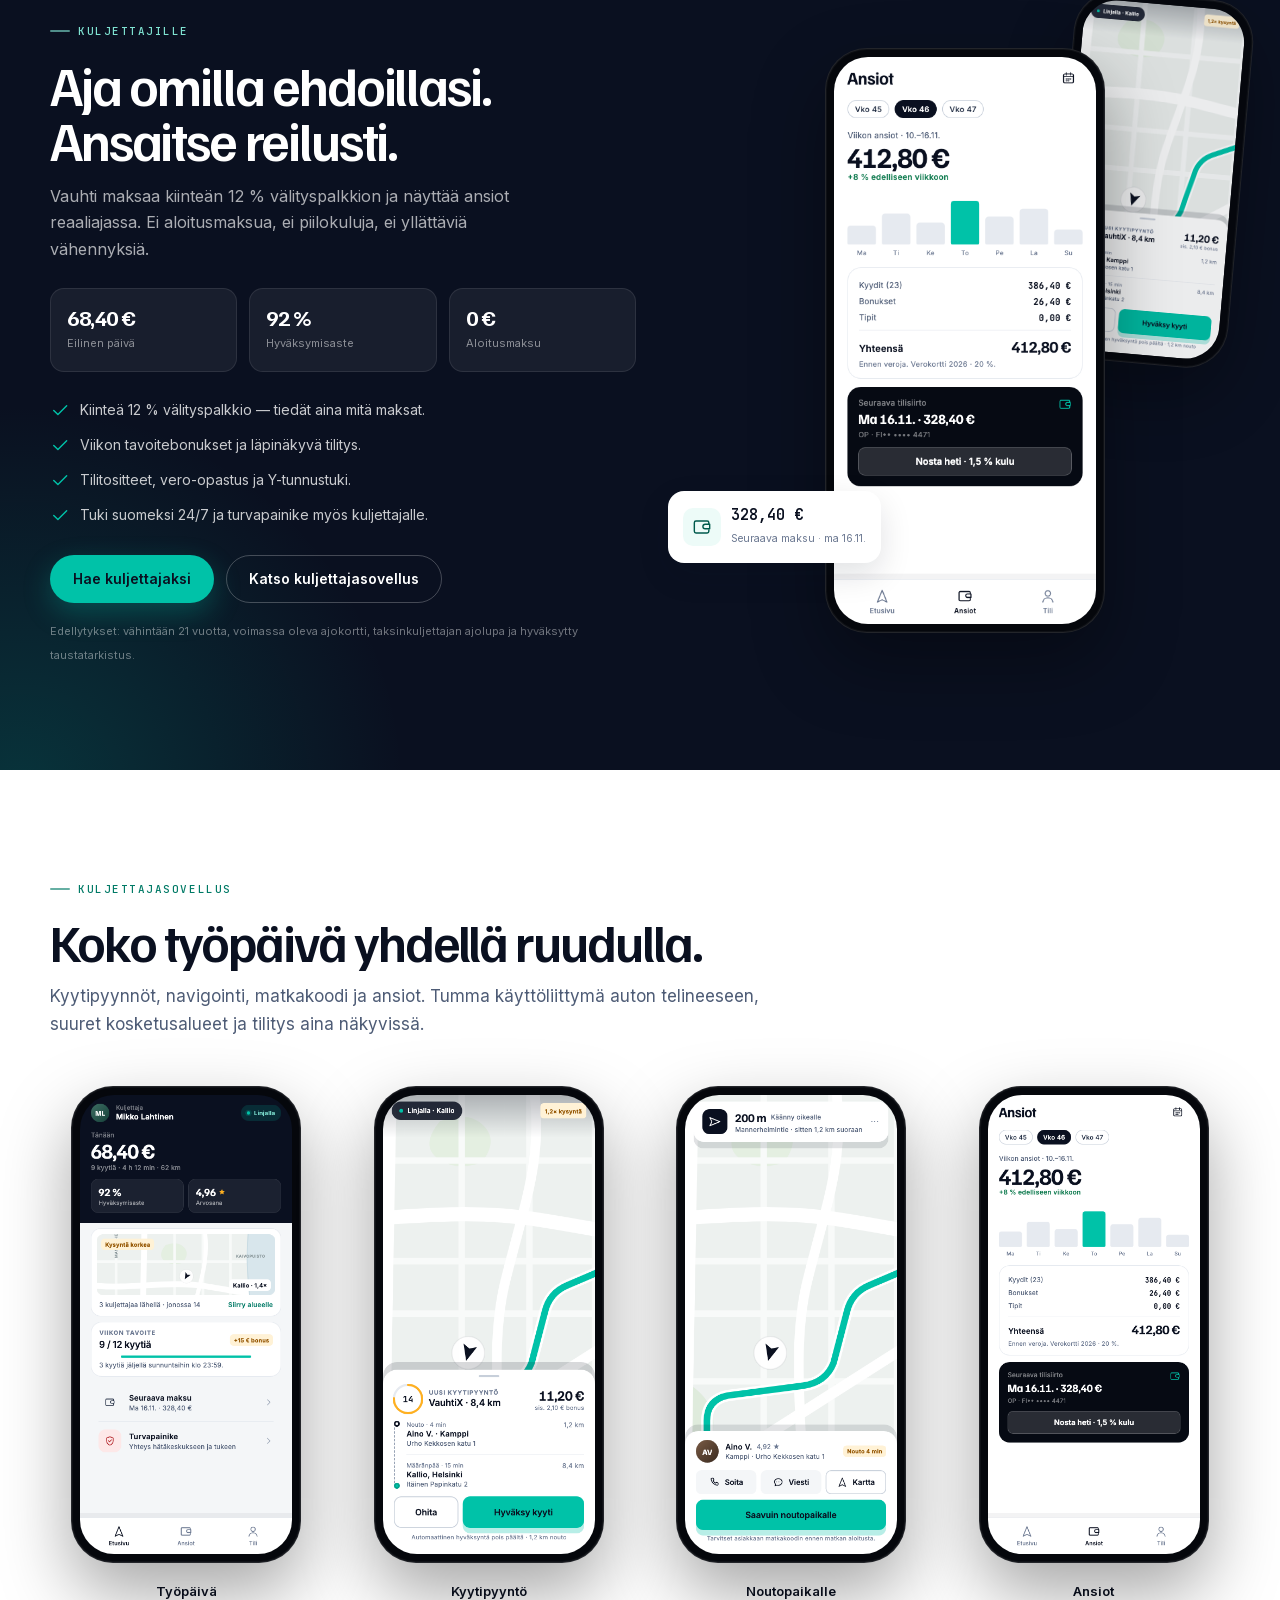
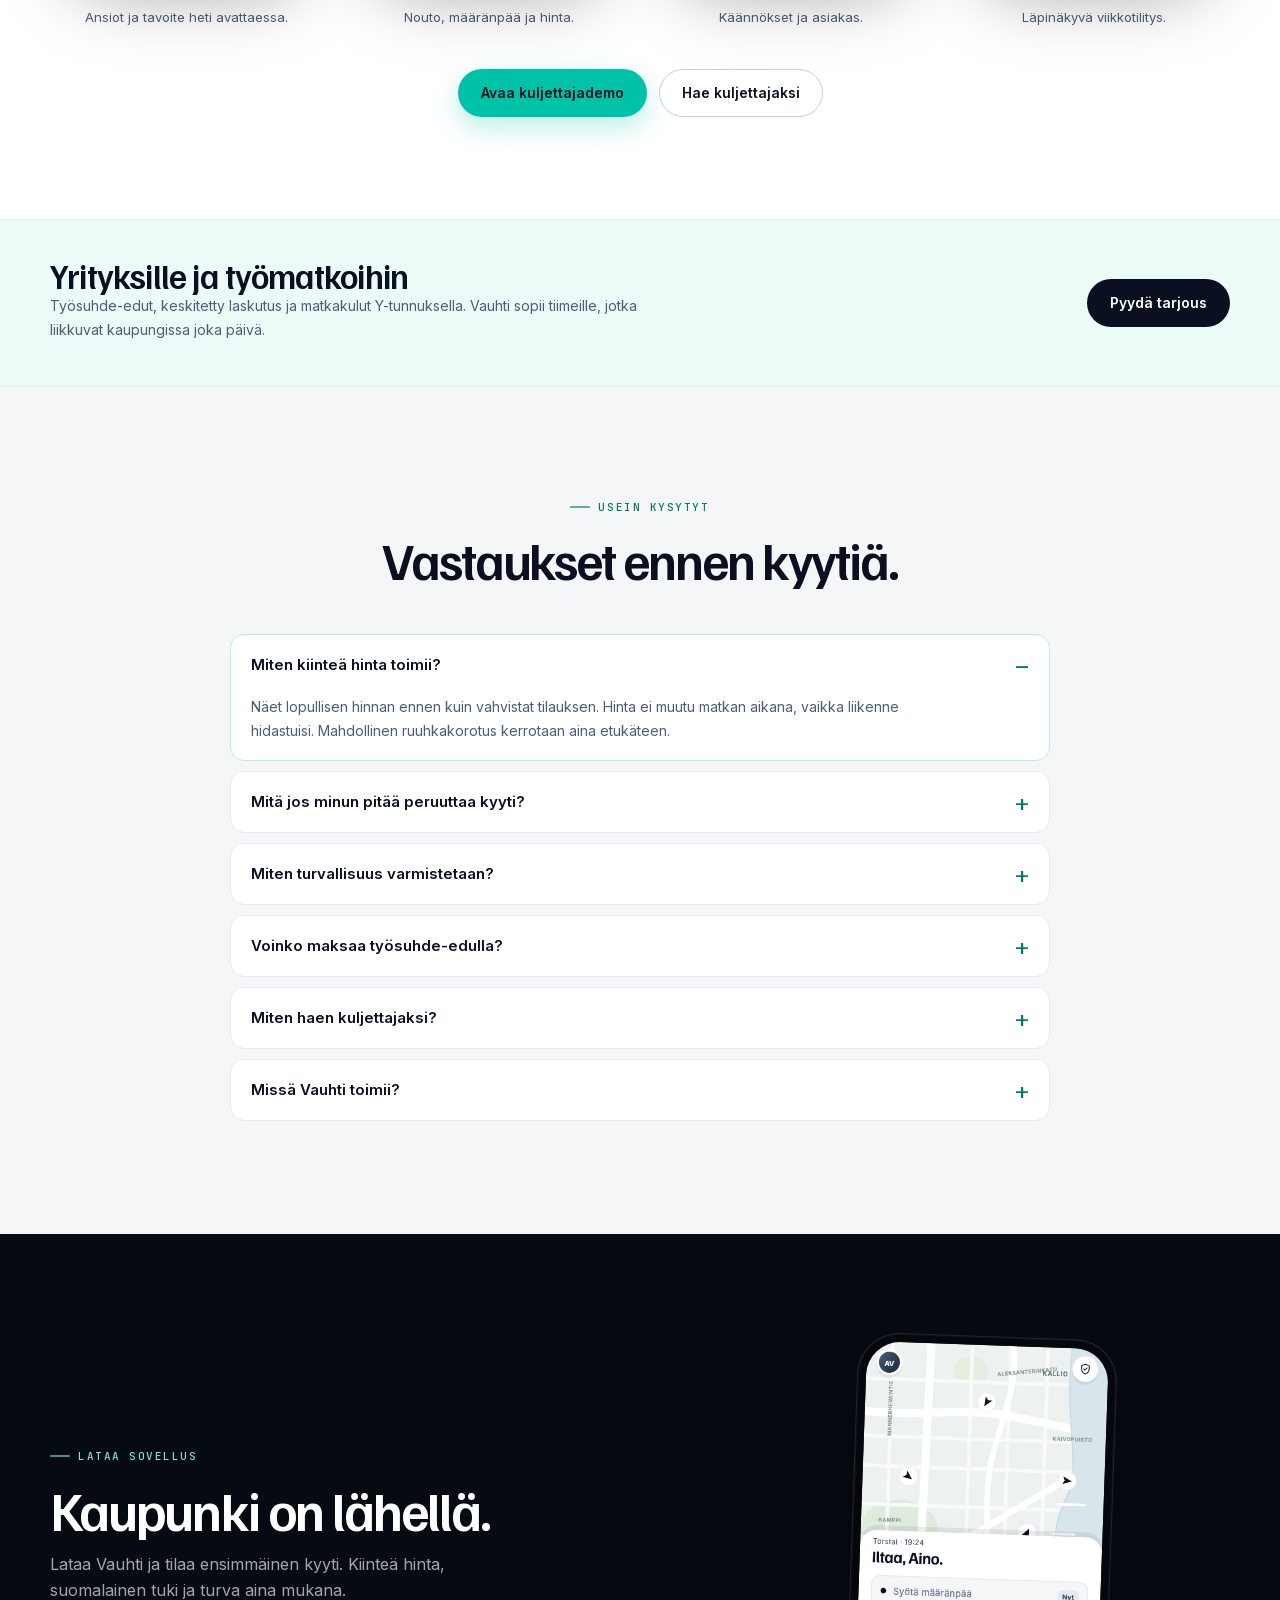
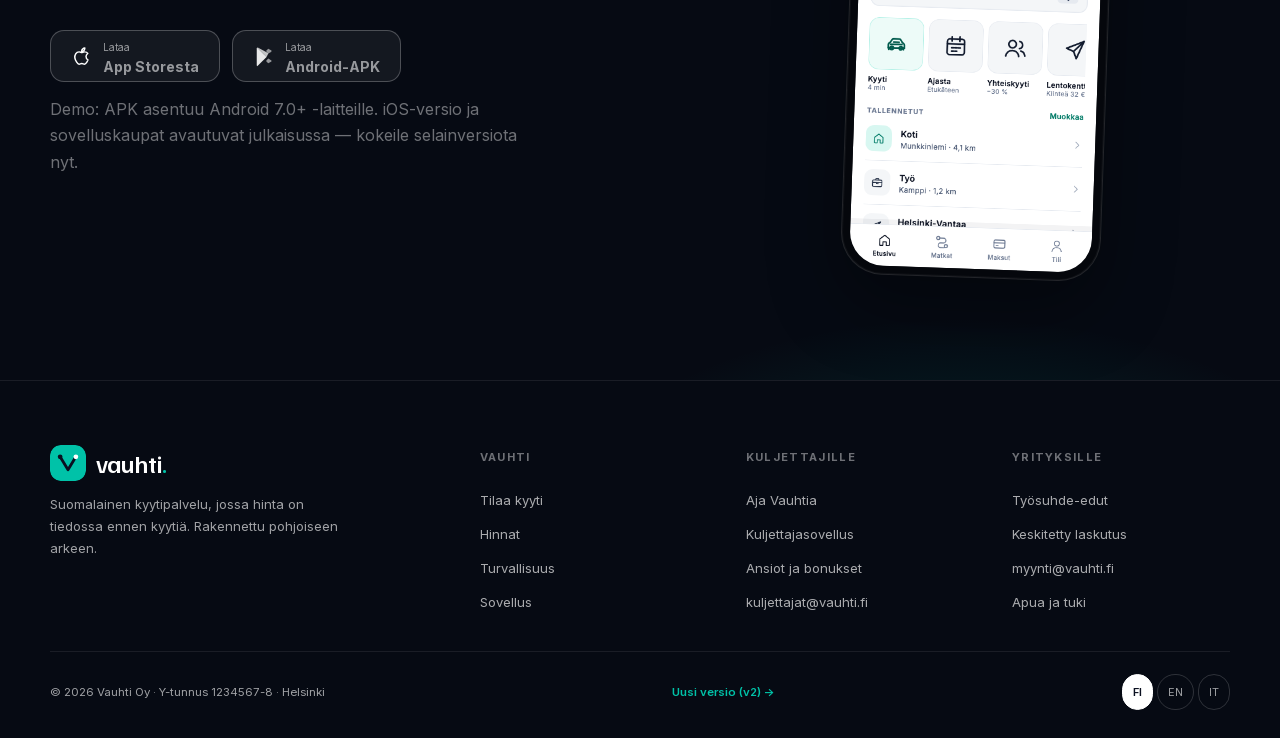
==== commit 3a55815d: "Make the first version multilingual and fix the logo jump Add real /en/ and /it/ pages for the first" ====
--- a/index.html
+++ b/index.html
@@ -6,6 +6,9 @@
 <title>Vauhti — Kaupunki on lähellä.</title>
 <meta name="description" content="Vauhti on suomalainen kyytipalvelu. Kiinteä hinta ennen kyytiä, luotettavat kuljettajat ja turva aina mukana. Tilaa kyyti tai hae kuljettajaksi.">
 <meta name="theme-color" content="#0A1020">
+<meta property="og:locale" content="fi_FI">
+<meta property="og:locale:alternate" content="en_GB">
+<meta property="og:locale:alternate" content="it_IT">
 <meta property="og:type" content="website">
 <meta property="og:title" content="Vauhti — Kaupunki on lähellä.">
 <meta property="og:description" content="Kiinteä hinta ennen kyytiä, suomalainen asiakaspalvelu ja turva aina mukana. Tutustu asiakas- ja kuljettajasovellukseen.">
@@ -13,15 +16,17 @@
 <meta name="twitter:card" content="summary_large_image">
 <link rel="canonical" href="https://vauhti-app.pages.dev/">
 <link rel="alternate" hreflang="fi" href="https://vauhti-app.pages.dev/">
+<link rel="alternate" hreflang="en" href="https://vauhti-app.pages.dev/en/">
+<link rel="alternate" hreflang="it" href="https://vauhti-app.pages.dev/it/">
 <link rel="alternate" hreflang="x-default" href="https://vauhti-app.pages.dev/">
 <link rel="icon" href="assets/favicon.png" type="image/png" sizes="192x192">
 <link rel="apple-touch-icon" href="assets/favicon.png">
 <link rel="stylesheet" href="assets/fonts.css?v=1">
 <link rel="stylesheet" href="assets/tokens.css?v=1">
-<link rel="stylesheet" href="assets/site.css?v=4">
+<link rel="stylesheet" href="assets/site.css?v=5">
 <style>.footer-bottom .v2-link{color:#00C2A8;text-decoration:none;font-weight:600}</style>
 </head>
-<body>
+<body id="top">
 <a class="skip-link" href="#main">Siirry sisältöön</a>
 
 <!-- Icon sprite (paths from the Vauhti icon set) -->
@@ -83,7 +88,7 @@
   </symbol>
 </svg>
 
-<header class="site-header" id="top" data-open="false">
+<header class="site-header" data-open="false">
   <div class="wrap nav">
     <a class="brand" href="#top" aria-label="Vauhti etusivu">
       <svg class="brand-mark" viewBox="0 0 64 64" aria-hidden="true">
@@ -105,6 +110,11 @@
     </nav>
 
     <div class="nav-right">
+      <div class="lang-switch" role="group" aria-label="Kieli">
+        <a href="./" aria-current="true">FI</a>
+        <a href="en/" lang="en" hreflang="en">EN</a>
+        <a href="it/" lang="it" hreflang="it">IT</a>
+      </div>
       <a class="nav-login" href="#lataa">Kirjaudu</a>
       <a class="btn btn-primary btn-sm" href="#lataa">Lataa sovellus</a>
     </div>
@@ -527,9 +537,9 @@
       <span>© 2026 Vauhti Oy · Y-tunnus 1234567-8 · Helsinki</span>
       <a class="v2-link" href="/v2/">Uusi versio (v2) →</a>
       <div class="lang" role="group" aria-label="Kieli">
-        <button type="button" aria-pressed="true">FI</button>
-        <button type="button" aria-pressed="false">SV</button>
-        <button type="button" aria-pressed="false">EN</button>
+        <a href="./" aria-current="true">FI</a>
+        <a href="en/" lang="en" hreflang="en">EN</a>
+        <a href="it/" lang="it" hreflang="it">IT</a>
       </div>
     </div>
   </div>
@@ -561,15 +571,18 @@
     });
   });
 
-  // Language switcher (visual state only in this prototype)
-  document.querySelectorAll('.lang button').forEach((button) => {
-    button.addEventListener('click', () => {
-      document.querySelectorAll('.lang button').forEach((b) => b.setAttribute('aria-pressed', 'false'));
-      button.setAttribute('aria-pressed', 'true');
+</script>
+  <script src="/assets/kiln-config.js"></script>
+  <script src="/assets/kiln.js" defer></script>
+<script>
+  // Logo returns to the top instantly.
+  document.querySelectorAll('.brand').forEach((a) => {
+    a.addEventListener('click', (event) => {
+      event.preventDefault();
+      window.scrollTo({ top: 0, behavior: 'instant' });
+      history.replaceState(null, '', location.pathname + location.search);
     });
   });
 </script>
-  <script src="/assets/kiln-config.js"></script>
-  <script src="/assets/kiln.js" defer></script>
 </body>
 </html>
--- a/assets/site.css
+++ b/assets/site.css
@@ -459,3 +459,23 @@
   html { scroll-behavior: auto; }
   *, *::before, *::after { transition-duration: 1ms !important; animation-duration: 1ms !important; }
 }
+
+
+/* ---- Language switcher (links) ----------------------------------------- */
+.lang { display: inline-flex; gap: 4px; }
+.lang a, .lang button {
+  border: 1px solid rgba(255,255,255,.16); background: transparent; color: rgba(255,255,255,.6);
+  border-radius: 999px; padding: 5px 10px; font-size: 11px; text-decoration: none;
+}
+.lang a[aria-current="true"] { background: #fff; color: var(--ink-900); border-color: #fff; font-weight: 600; }
+.lang-switch { display: inline-flex; gap: 2px; padding: 3px; border-radius: 999px; background: rgba(255,255,255,.06); border: 1px solid rgba(255,255,255,.12); }
+.lang-switch a {
+  padding: 5px 9px; border-radius: 999px; font-size: 11px; font-weight: 700;
+  letter-spacing: .06em; color: rgba(255,255,255,.66); text-decoration: none;
+}
+.lang-switch a:hover { color: #fff; }
+.lang-switch a[aria-current="true"] { background: #fff; color: var(--ink-900); }
+
+/* Selected-ride badge follows the page language. */
+html[lang="en"] .ride-option[aria-pressed="true"] .name::after { content: "Fastest"; }
+html[lang="it"] .ride-option[aria-pressed="true"] .name::after { content: "Più veloce"; }
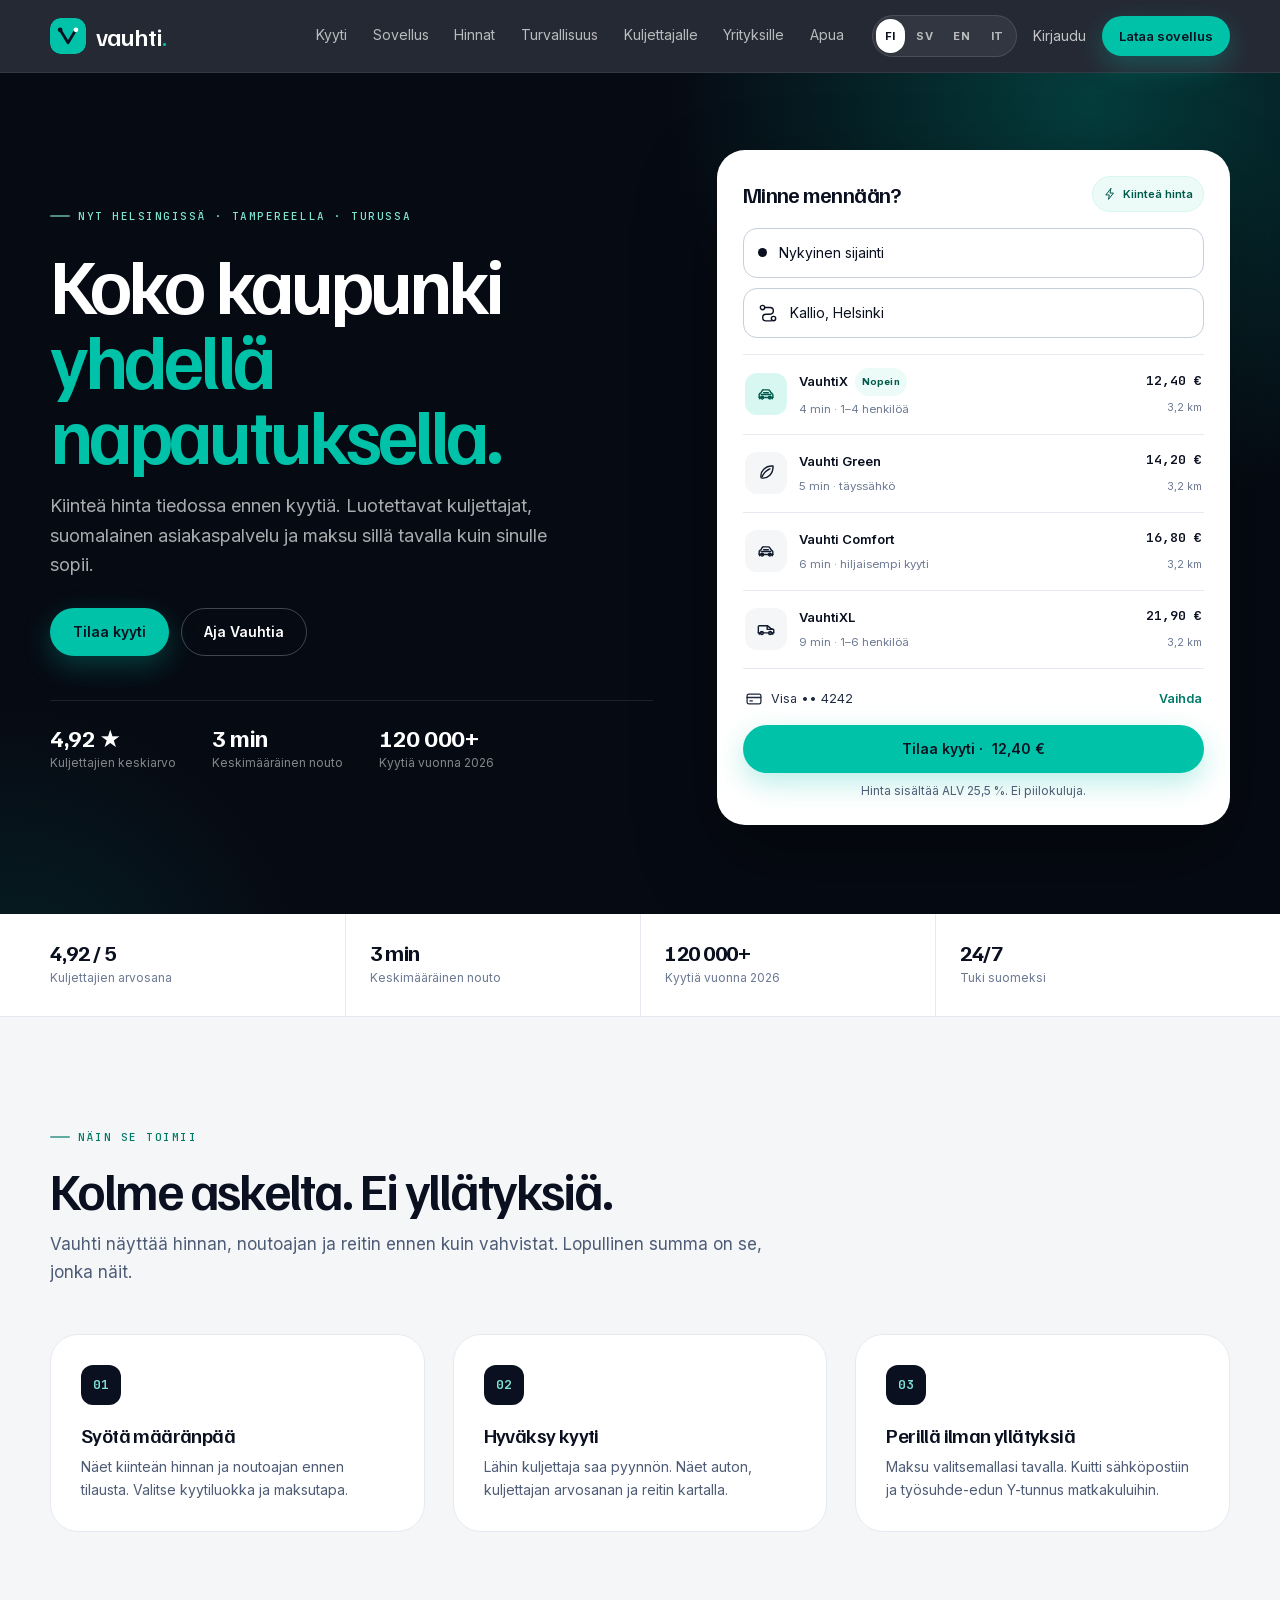
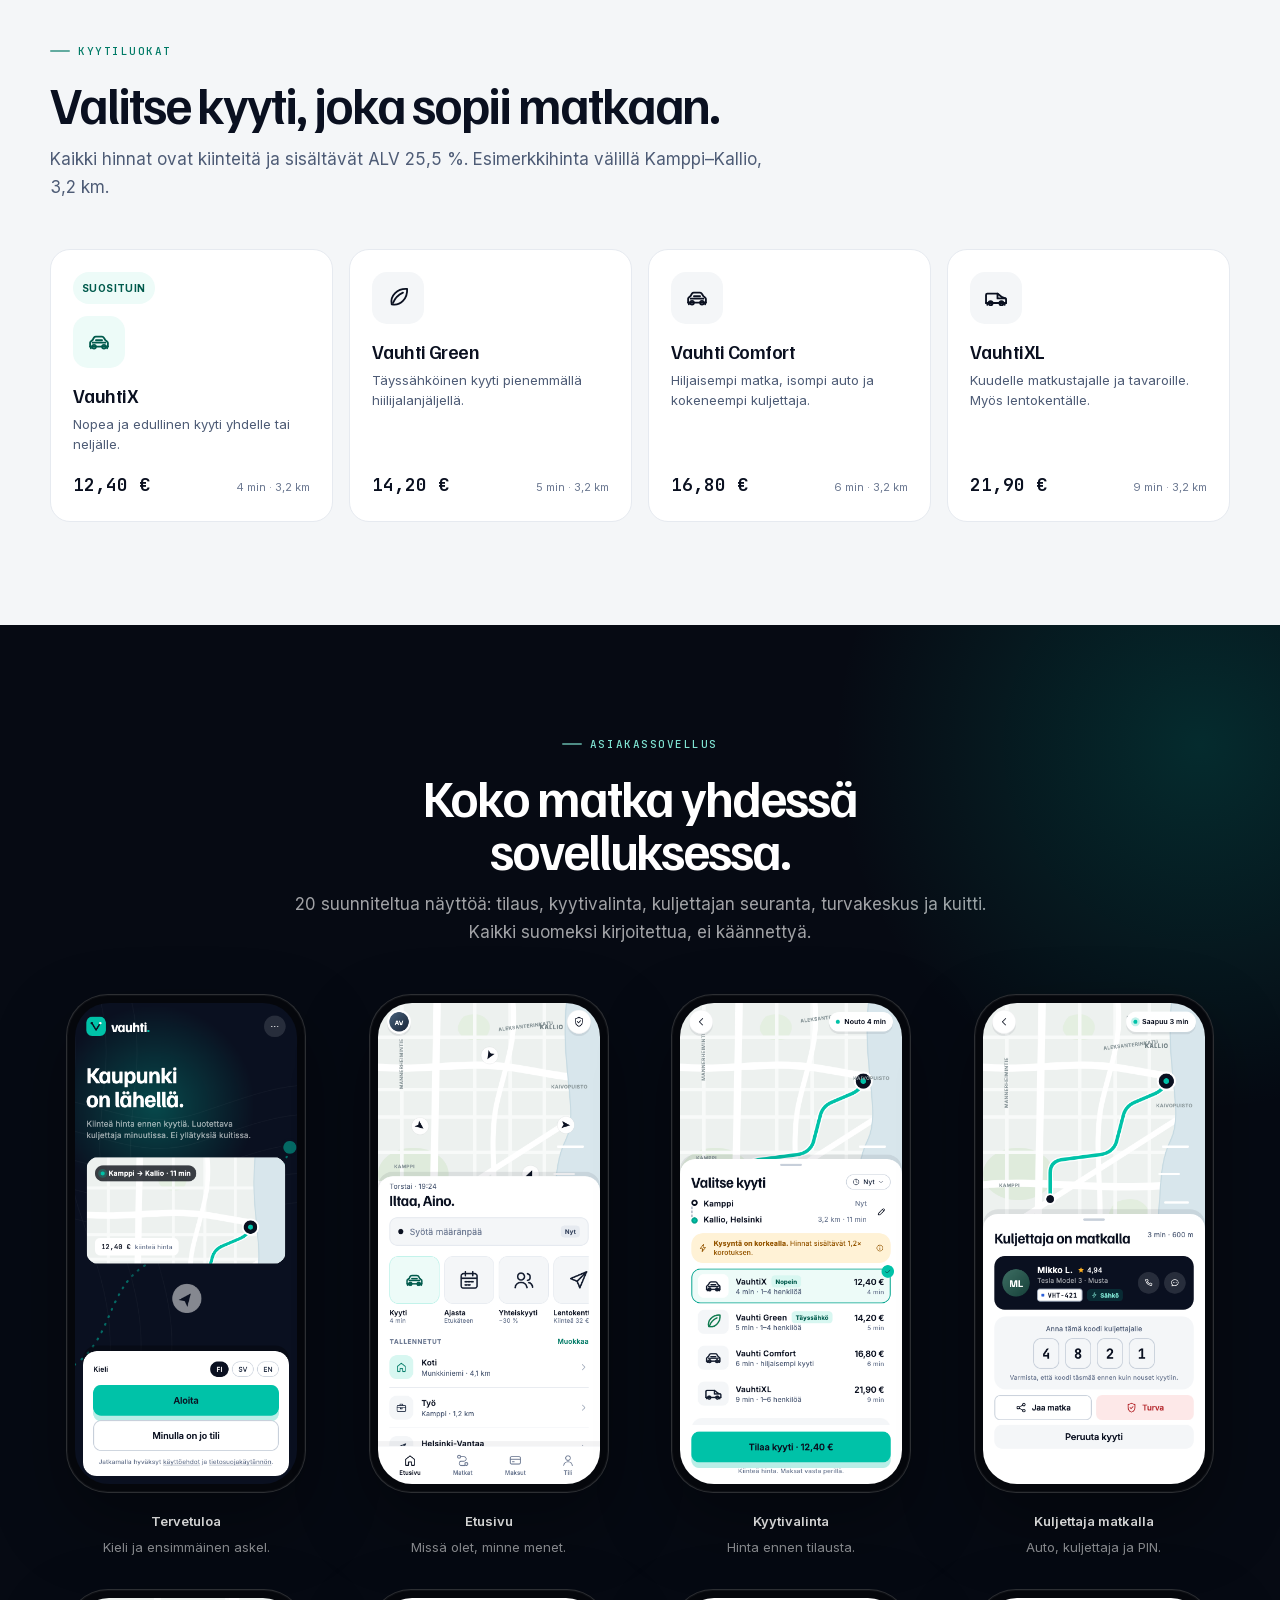
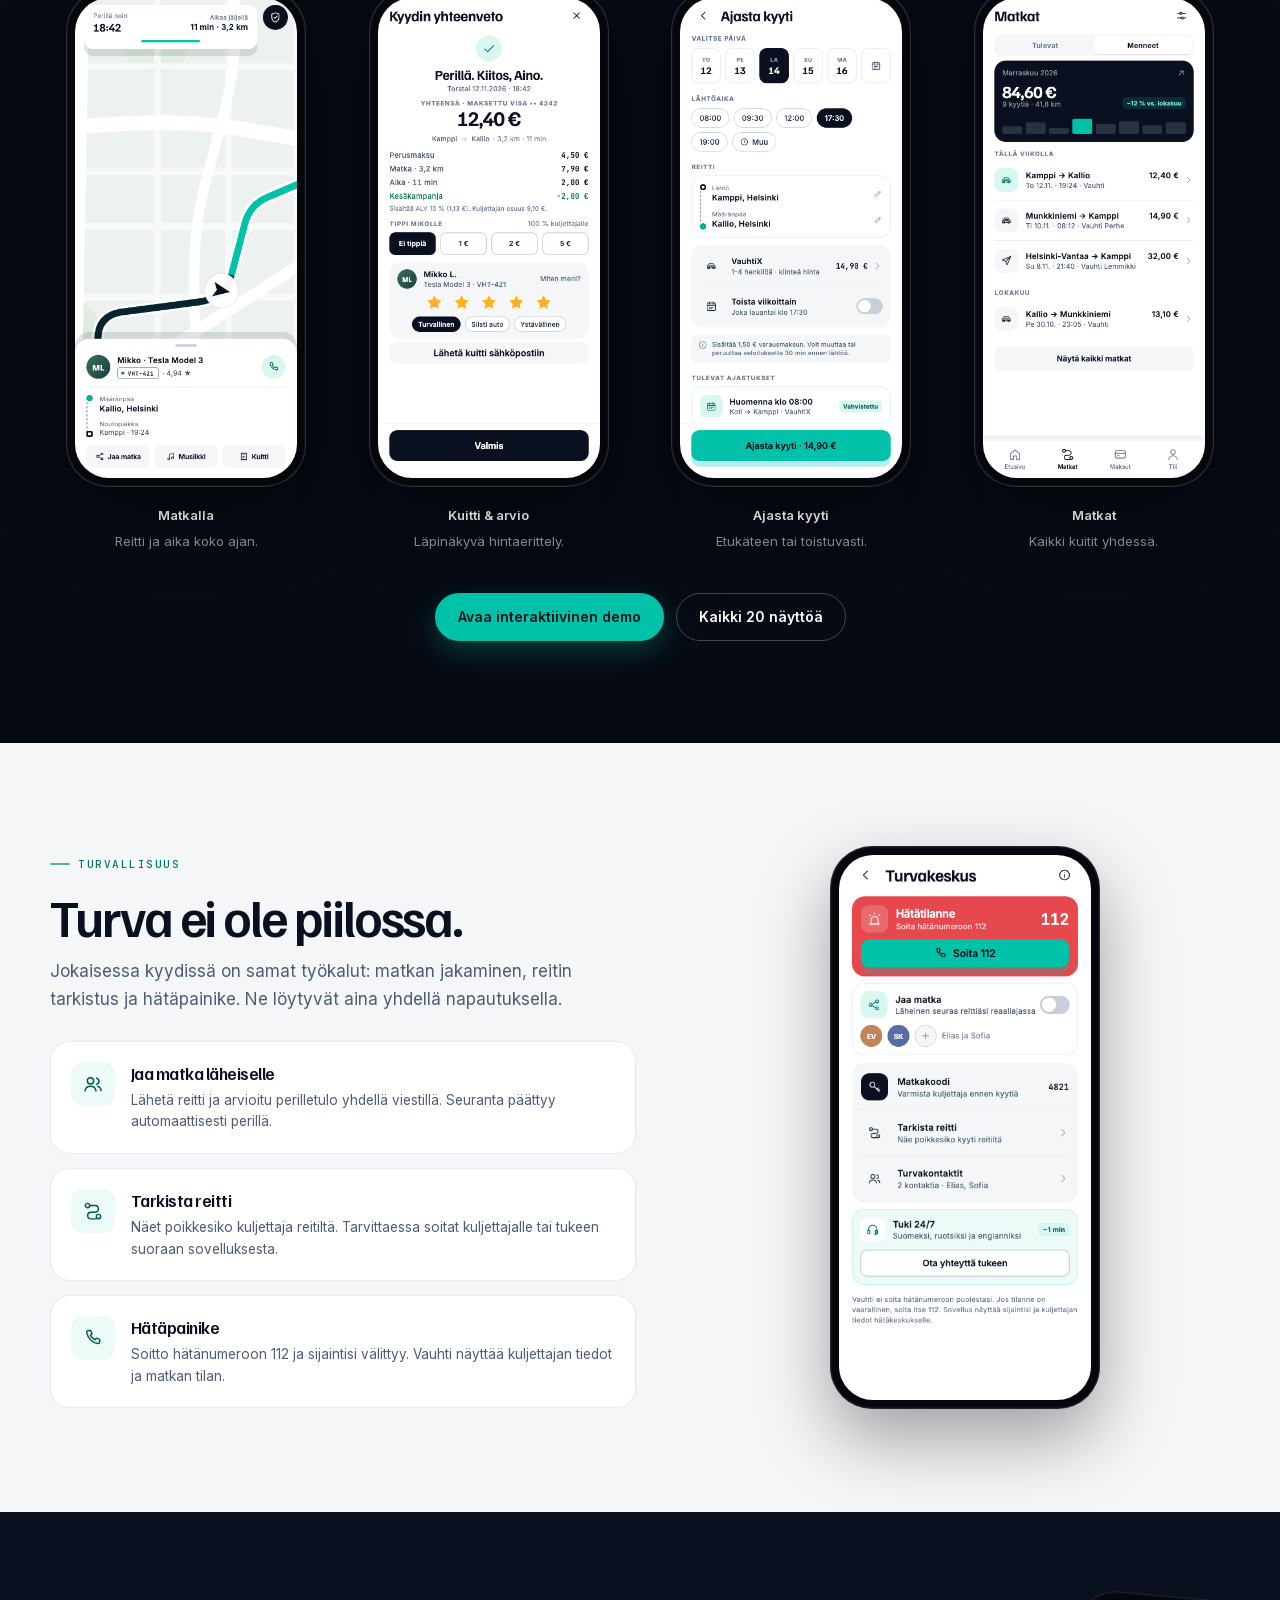
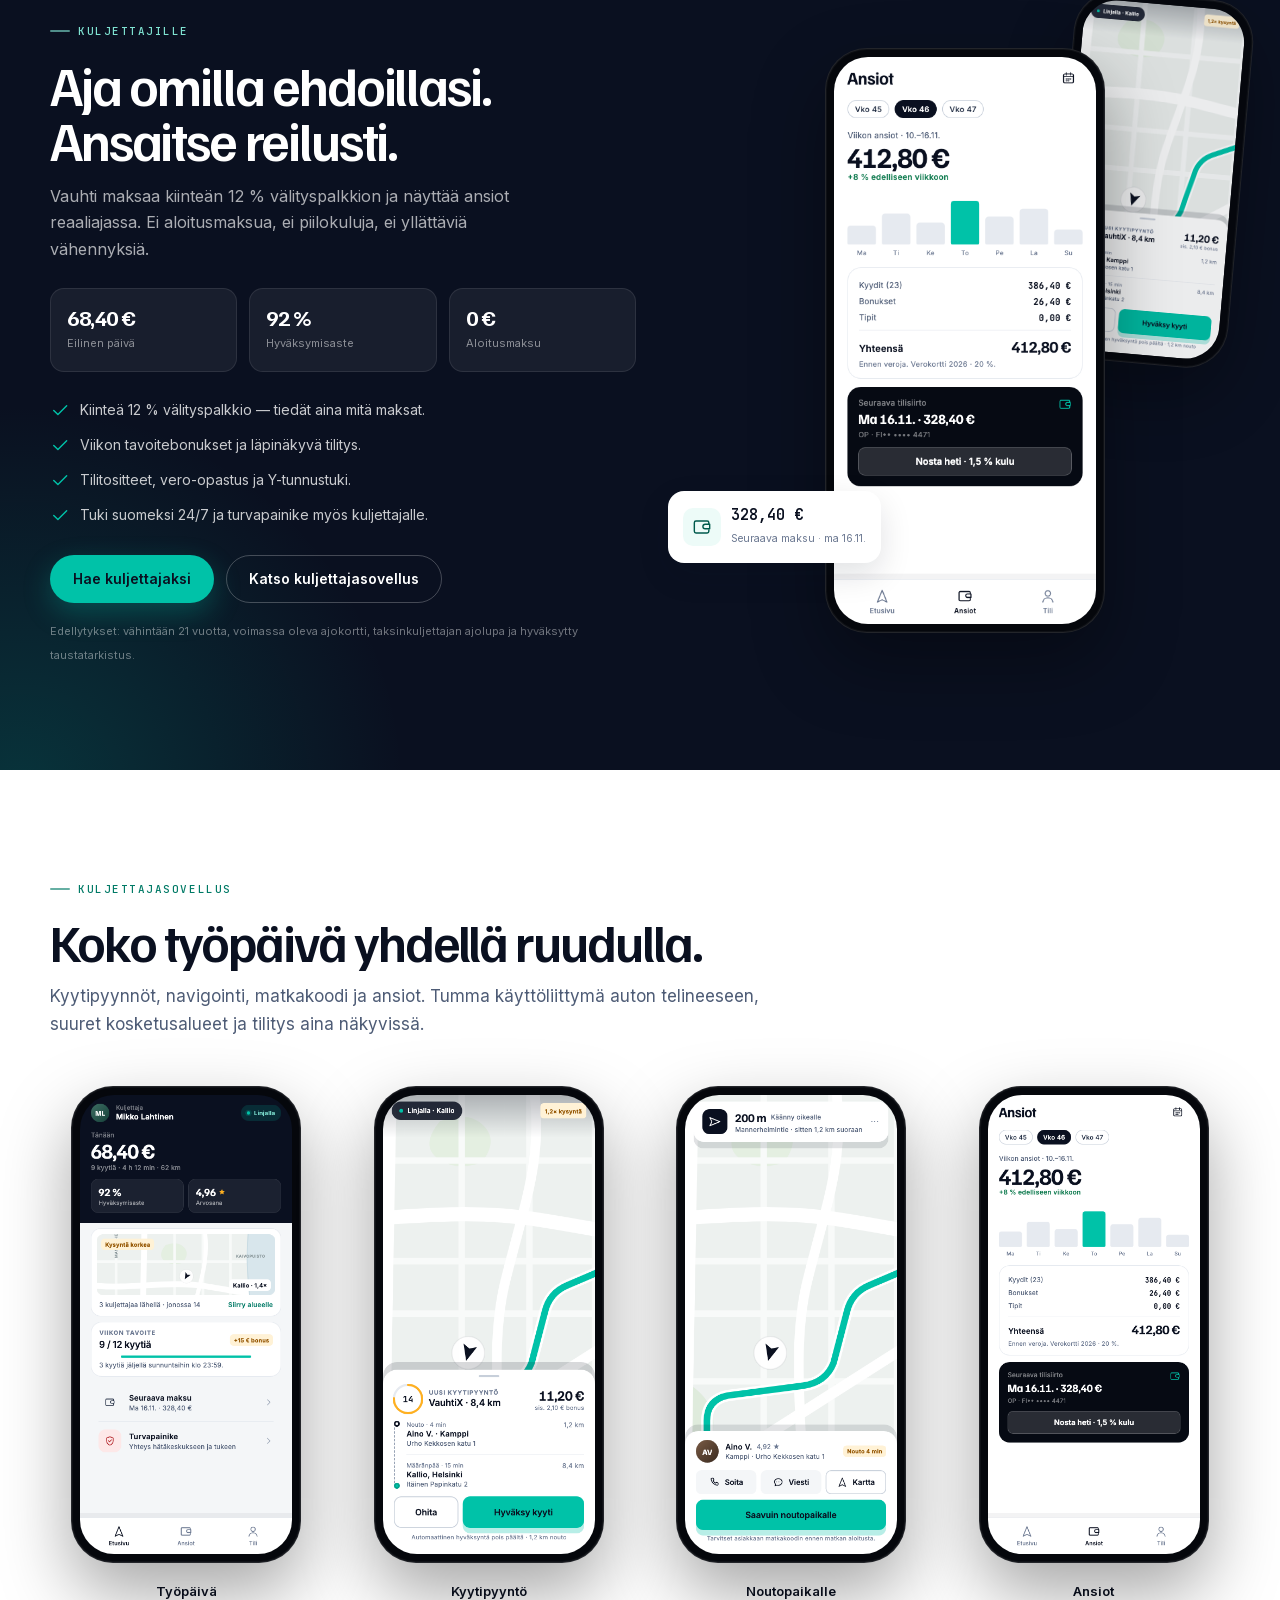
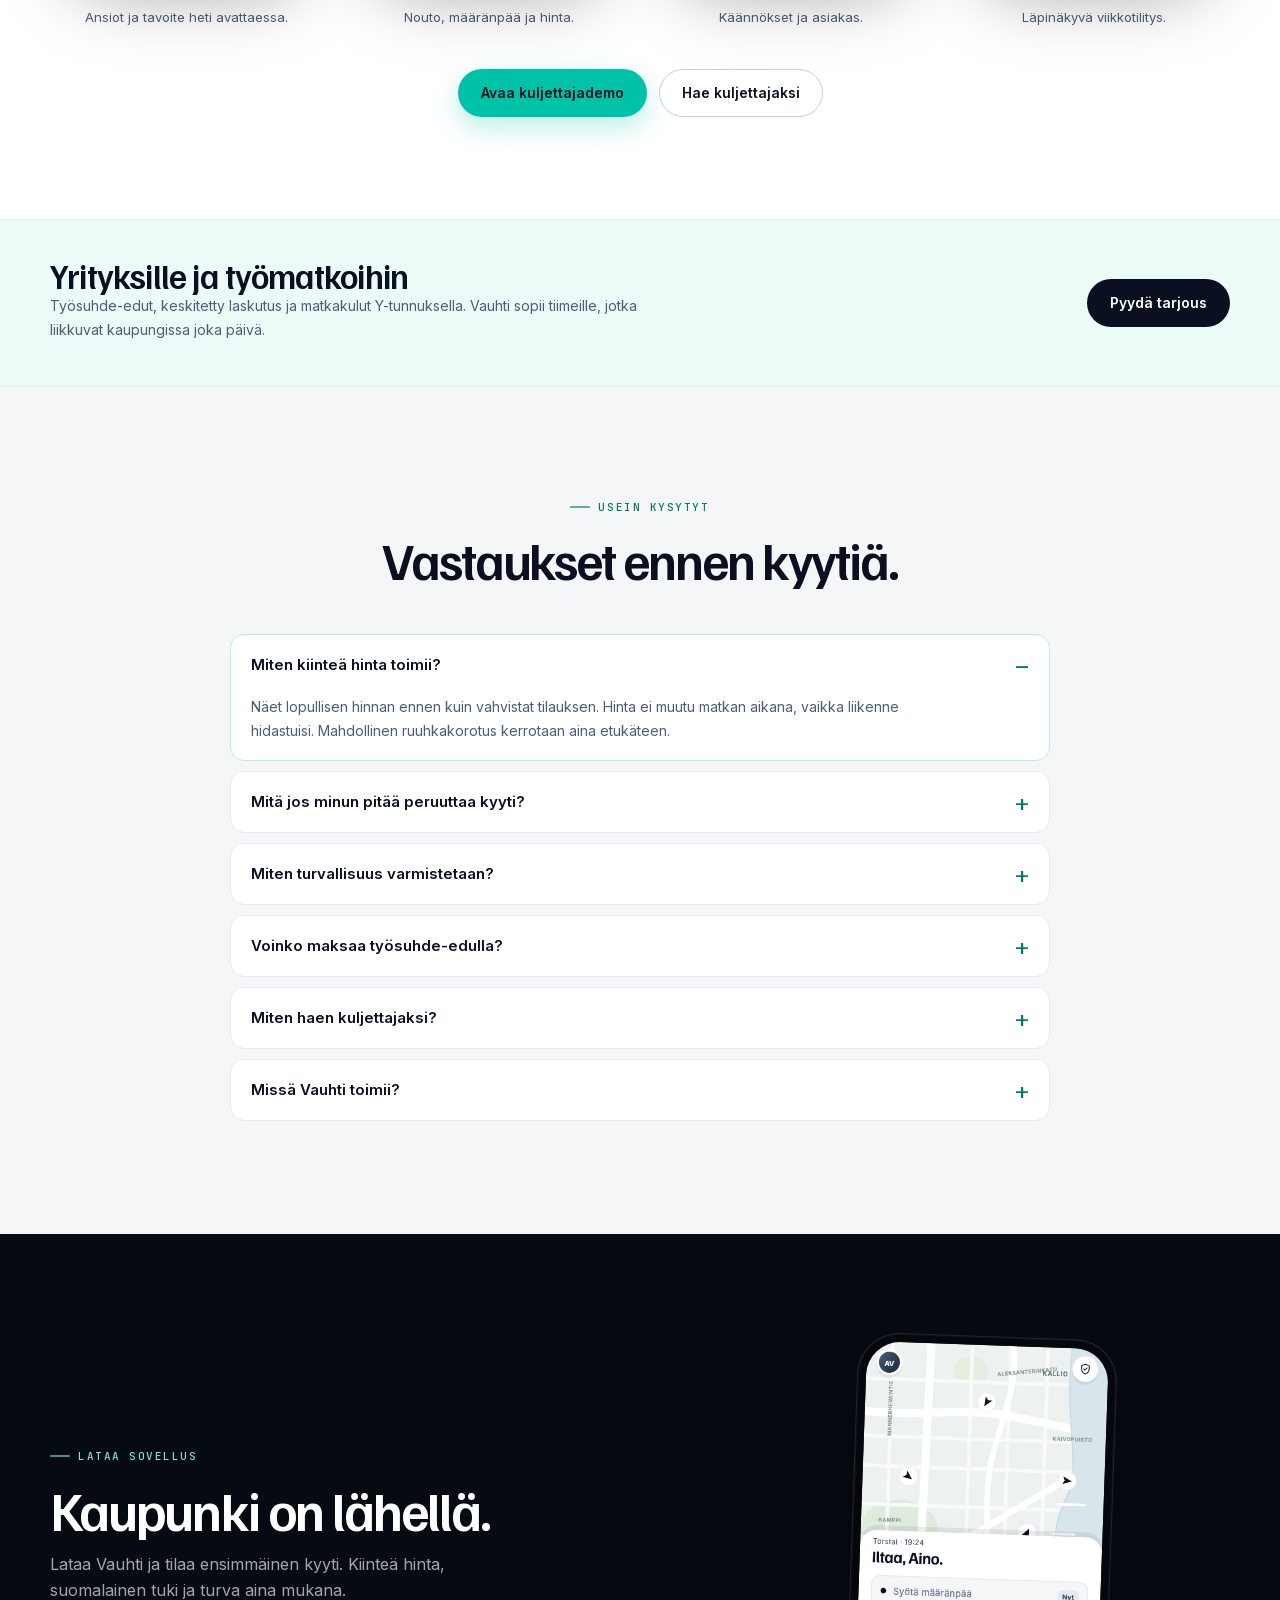
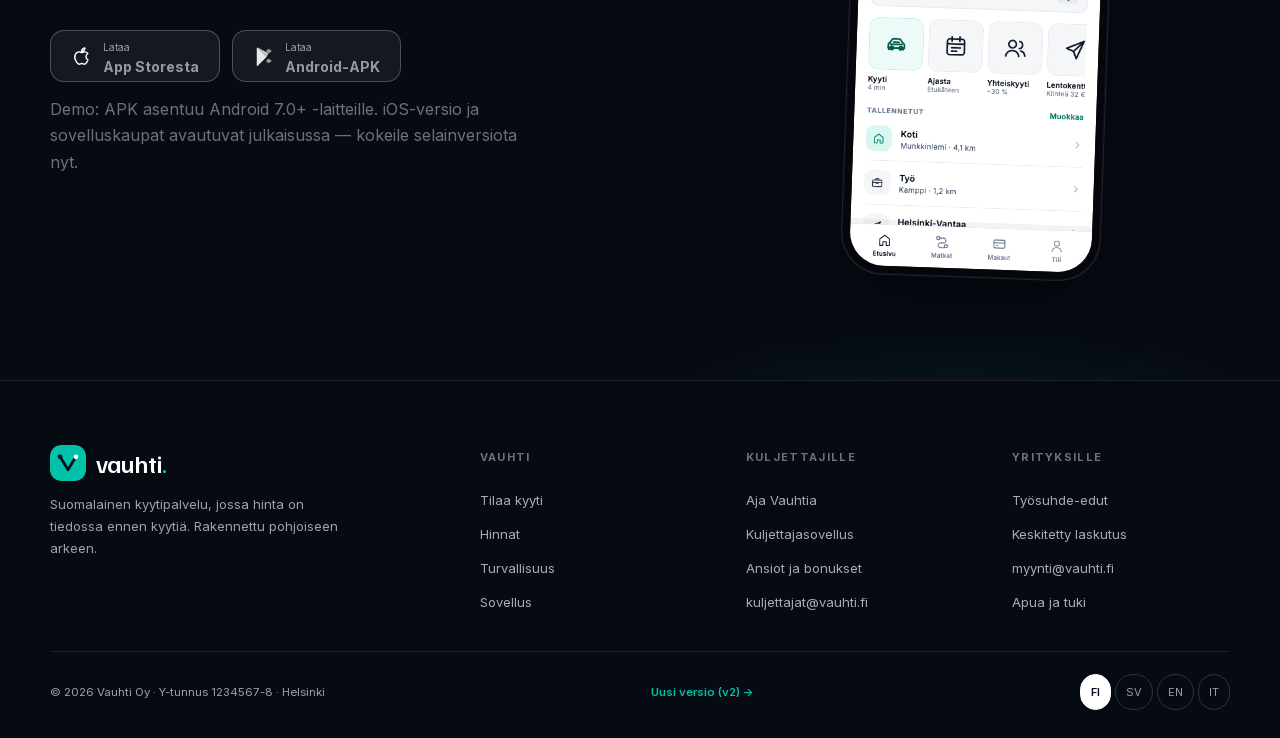
==== commit ea50fecc: "Add Swedish to both website versions New /sv/ and /v2/sv/ pages with full translations, and FI/SV/EN" ====
--- a/index.html
+++ b/index.html
@@ -8,6 +8,7 @@
 <meta name="theme-color" content="#0A1020">
 <meta property="og:locale" content="fi_FI">
 <meta property="og:locale:alternate" content="en_GB">
+<meta property="og:locale:alternate" content="sv_SE">
 <meta property="og:locale:alternate" content="it_IT">
 <meta property="og:type" content="website">
 <meta property="og:title" content="Vauhti — Kaupunki on lähellä.">
@@ -111,10 +112,11 @@
 
     <div class="nav-right">
       <div class="lang-switch" role="group" aria-label="Kieli">
-        <a href="./" aria-current="true">FI</a>
-        <a href="en/" lang="en" hreflang="en">EN</a>
-        <a href="it/" lang="it" hreflang="it">IT</a>
-      </div>
+          <a href="./" aria-current="true">FI</a>
+          <a href="sv/" lang="sv" hreflang="sv">SV</a>
+          <a href="en/" lang="en" hreflang="en">EN</a>
+          <a href="it/" lang="it" hreflang="it">IT</a>
+        </div>
       <a class="nav-login" href="#lataa">Kirjaudu</a>
       <a class="btn btn-primary btn-sm" href="#lataa">Lataa sovellus</a>
     </div>
@@ -537,10 +539,11 @@
       <span>© 2026 Vauhti Oy · Y-tunnus 1234567-8 · Helsinki</span>
       <a class="v2-link" href="/v2/">Uusi versio (v2) →</a>
       <div class="lang" role="group" aria-label="Kieli">
-        <a href="./" aria-current="true">FI</a>
-        <a href="en/" lang="en" hreflang="en">EN</a>
-        <a href="it/" lang="it" hreflang="it">IT</a>
-      </div>
+          <a href="./" aria-current="true">FI</a>
+          <a href="sv/" lang="sv" hreflang="sv">SV</a>
+          <a href="en/" lang="en" hreflang="en">EN</a>
+          <a href="it/" lang="it" hreflang="it">IT</a>
+        </div>
     </div>
   </div>
 </footer>
--- a/assets/site.css
+++ b/assets/site.css
@@ -479,3 +479,4 @@
 /* Selected-ride badge follows the page language. */
 html[lang="en"] .ride-option[aria-pressed="true"] .name::after { content: "Fastest"; }
 html[lang="it"] .ride-option[aria-pressed="true"] .name::after { content: "Più veloce"; }
+html[lang="sv"] .ride-option[aria-pressed="true"] .name::after { content: "Snabbast"; }
